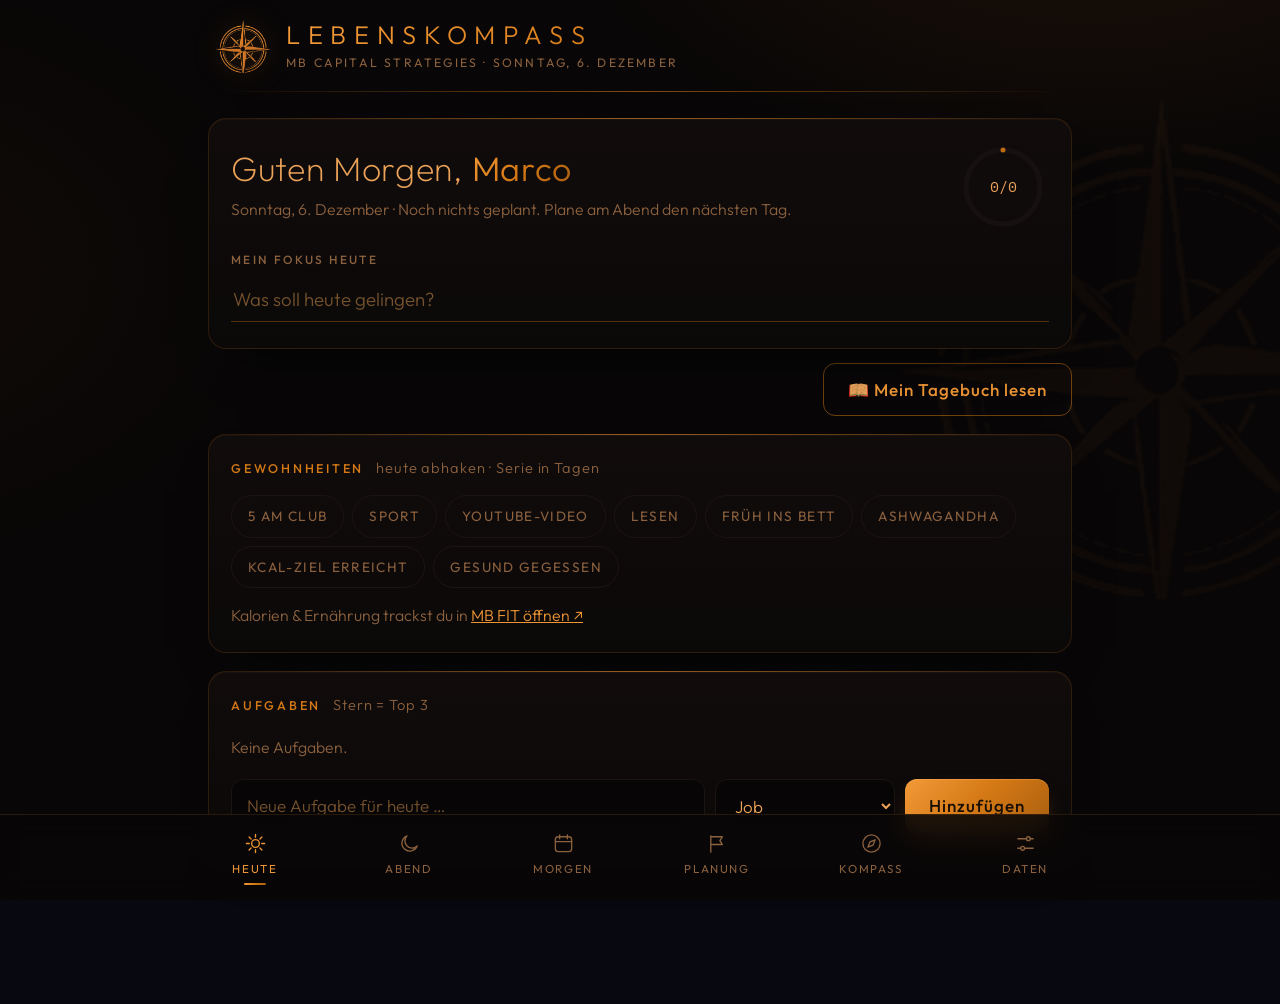
==== lebenskompass/index.html @ 01c9e742 "feat: Lebenskompass unter /lebenskompass/ online Marcos Tagebuch-App liegt jetzt im selben Repo (Git" ====
<!DOCTYPE html>
<html lang="de">
<head>
<meta charset="UTF-8">
<meta name="viewport" content="width=device-width, initial-scale=1, viewport-fit=cover">
<meta name="apple-mobile-web-app-capable" content="yes">
<meta name="apple-mobile-web-app-status-bar-style" content="black-translucent">
<meta name="apple-mobile-web-app-title" content="Lebenskompass">
<meta name="theme-color" content="#080810">
<link rel="apple-touch-icon" href="[data-uri]">
<link rel="icon" href="[data-uri]">
<title>Lebenskompass · MB Capital Strategies</title>
<link rel="preconnect" href="https://fonts.googleapis.com">
<link href="https://fonts.googleapis.com/css2?family=Outfit:wght@200;300;400;500;600&family=IBM+Plex+Mono:wght@400;500&display=swap" rel="stylesheet">
<style>
:root{
  --gold:#D4AF37; --gold-hi:#efd98a; --gold-lo:#9d7e22;
  --bg:#080810; --bg2:#0f0f1a; --green:#22c55e; --red:#ef4444;
  --line:rgba(212,175,55,.16); --line2:#1c1c2e; --text:#ecebe6; --muted:#8c8ca2;
  --goldgrad:linear-gradient(135deg,#f3df97 0%,#D4AF37 48%,#a8872a 100%);
}
*{box-sizing:border-box;margin:0;padding:0;-webkit-tap-highlight-color:transparent}
html,body{background:var(--bg);color:var(--text);font-family:'Outfit',system-ui,-apple-system,sans-serif;font-weight:400;font-size:17px;line-height:1.5}
body{min-height:100vh;padding-bottom:calc(92px + env(safe-area-inset-bottom));
  background:
   radial-gradient(900px 500px at 85% -120px, rgba(212,175,55,.10), transparent 60%),
   radial-gradient(700px 500px at -10% 30%, rgba(212,175,55,.045), transparent 60%),
   var(--bg);
  background-attachment:fixed}
.mono{font-family:'IBM Plex Mono',ui-monospace,Menlo,monospace}
/* Wasserzeichen-Kompass */
body::before{content:"";position:fixed;right:-140px;top:90px;width:520px;height:520px;background:var(--compass) center/contain no-repeat;opacity:.045;pointer-events:none;z-index:0}
header,main,nav{position:relative;z-index:1}
header{display:flex;align-items:center;gap:16px;padding:calc(20px + env(safe-area-inset-top)) 26px 18px;max-width:900px;margin:0 auto}
header::after{content:"";position:absolute;left:26px;right:26px;bottom:0;height:1px;background:linear-gradient(90deg,transparent,rgba(212,175,55,.6),transparent)}
header .mark{width:54px;height:54px;object-fit:contain;filter:drop-shadow(0 0 14px rgba(212,175,55,.28))}
.wm{font-weight:300;font-size:1.5rem;letter-spacing:.3em;text-transform:uppercase;background:var(--goldgrad);-webkit-background-clip:text;background-clip:text;color:transparent;line-height:1.1}
header .sub{color:var(--muted);font-size:.72rem;letter-spacing:.18em;text-transform:uppercase;margin-top:5px}
main{max-width:900px;margin:0 auto;padding:26px 18px 40px}
nav{position:fixed;left:0;right:0;bottom:0;z-index:20;background:rgba(8,8,16,.88);border-top:1px solid var(--line);display:flex;justify-content:center;gap:4px;padding:8px 8px calc(8px + env(safe-area-inset-bottom));backdrop-filter:blur(14px);-webkit-backdrop-filter:blur(14px)}
nav button{flex:1;max-width:150px;background:none;border:0;color:var(--muted);font:inherit;font-size:.68rem;letter-spacing:.14em;text-transform:uppercase;padding:9px 4px 7px;border-radius:12px;cursor:pointer;display:flex;flex-direction:column;align-items:center;gap:5px;transition:color .2s}
nav button svg{width:23px;height:23px;fill:none;stroke:currentColor;stroke-width:1.4;stroke-linecap:round;stroke-linejoin:round}
nav button.on{color:var(--gold-hi)}
nav button.on::after{content:"";width:22px;height:2px;border-radius:2px;background:var(--goldgrad);margin-top:1px}
.card{position:relative;background:linear-gradient(180deg,#11111e 0%,#0b0b15 100%);border:1px solid var(--line);border-radius:18px;padding:22px 22px 20px;margin-bottom:18px;box-shadow:0 1px 0 rgba(255,255,255,.035) inset,0 26px 50px -30px rgba(0,0,0,.9)}
.card::before{content:"";position:absolute;left:22px;right:22px;top:-1px;height:1px;background:linear-gradient(90deg,transparent,rgba(239,217,138,.55),transparent)}
.card h2{font-size:.74rem;font-weight:500;letter-spacing:.22em;text-transform:uppercase;color:var(--gold);margin-bottom:16px;display:flex;align-items:baseline;gap:12px;flex-wrap:wrap}
.card h2 small{font-weight:300;letter-spacing:.06em;text-transform:none;color:var(--muted);font-size:.86rem}
.hero{display:flex;align-items:center;gap:18px}
.hero h1{font-weight:200;font-size:2rem;letter-spacing:.02em;line-height:1.15}
.hero h1 em{font-style:normal;background:var(--goldgrad);-webkit-background-clip:text;background-clip:text;color:transparent;font-weight:300}
h3{font-size:.7rem;font-weight:500;color:var(--muted);text-transform:uppercase;letter-spacing:.2em;margin:18px 0 8px}
.muted{color:var(--muted)}
.hint{color:var(--muted);font-size:.93rem;font-weight:300;padding:4px 0}
.row{display:flex;gap:12px;align-items:center;flex-wrap:wrap}
.grow{flex:1;min-width:0}
ul.tasks{list-style:none}
.task{display:flex;align-items:center;gap:12px;padding:13px 2px;border-bottom:1px solid var(--line2)}
.task:last-child{border-bottom:0}
.chk{width:32px;height:32px;border-radius:50%;border:1.5px solid rgba(212,175,55,.5);background:none;color:transparent;cursor:pointer;flex:none;display:grid;place-items:center;transition:all .2s}
.chk svg{width:16px;height:16px;fill:none;stroke:currentColor;stroke-width:2.4;stroke-linecap:round;stroke-linejoin:round}
.task.done .chk{background:var(--green);border-color:var(--green);color:#04130a;box-shadow:0 0 14px rgba(34,197,94,.35)}
.task.done .tx{text-decoration:line-through;text-decoration-color:rgba(140,140,162,.6);color:var(--muted)}
.tx{flex:1;min-width:0;word-break:break-word;font-weight:300;font-size:1.03rem}
.chip{font-size:.66rem;letter-spacing:.12em;text-transform:uppercase;padding:4px 10px;border-radius:99px;border:1px solid var(--line);color:var(--gold-lo);white-space:nowrap}
.ico{background:none;border:0;color:#5f5f78;font-size:1.1rem;width:38px;height:38px;border-radius:10px;cursor:pointer;display:grid;place-items:center}
.ico svg{width:19px;height:19px;fill:none;stroke:currentColor;stroke-width:1.5;stroke-linecap:round;stroke-linejoin:round}
.ico:active{background:#1b1b2e}
.ico.star.on{color:var(--gold)}
.ico.star.on svg{fill:var(--gold)}
input[type=date]{background:rgba(5,5,12,.7);border:1px solid var(--line2);color:var(--text);font:inherit;border-radius:12px;padding:9px 12px;color-scheme:dark}
input[type=text],select,textarea{background:rgba(5,5,12,.7);border:1px solid var(--line2);color:var(--text);font:inherit;font-weight:300;border-radius:12px;padding:13px 15px;width:100%;transition:border-color .2s,box-shadow .2s}
input[type=text]:focus,select:focus,textarea:focus{outline:none;border-color:rgba(212,175,55,.65);box-shadow:0 0 0 3px rgba(212,175,55,.08)}
textarea{min-height:88px;resize:vertical}
select{width:auto;max-width:180px}
.btn{background:var(--goldgrad);color:#17130a;border:0;font:inherit;font-weight:500;letter-spacing:.06em;padding:13px 24px;border-radius:12px;cursor:pointer;box-shadow:0 10px 26px -12px rgba(212,175,55,.6),0 1px 0 rgba(255,255,255,.35) inset}
.btn:active{filter:brightness(.92)}
.btn.ghost{background:none;color:var(--gold-hi);border:1px solid rgba(212,175,55,.5);box-shadow:none}
.btn.small{padding:9px 16px;font-size:.88rem}
form.add{display:flex;gap:10px;margin-top:16px;flex-wrap:wrap}
form.add input[type=text]{flex:1;min-width:180px}
.kpis{display:grid;grid-template-columns:repeat(auto-fit,minmax(160px,1fr));gap:14px;margin-bottom:18px}
.kpi{background:linear-gradient(180deg,#11111e,#0b0b15);border:1px solid var(--line);border-radius:16px;padding:16px 18px}
.kpi b{display:block;font-family:'IBM Plex Mono',monospace;font-size:1.8rem;font-weight:400;background:var(--goldgrad);-webkit-background-clip:text;background-clip:text;color:transparent}
.kpi span{color:var(--muted);font-size:.7rem;letter-spacing:.14em;text-transform:uppercase}
.ring{width:92px;height:92px;flex:none}
.steps{display:flex;gap:10px;margin-bottom:18px}
.steps div{flex:1;text-align:center;padding:11px 4px;border-radius:12px;border:1px solid var(--line2);color:var(--muted);font-size:.72rem;letter-spacing:.16em;text-transform:uppercase;cursor:pointer}
.steps div.on{border-color:rgba(212,175,55,.7);color:var(--gold-hi);background:rgba(212,175,55,.06)}
.steps div.ok{color:var(--green);border-color:rgba(34,197,94,.4)}
.slider{display:grid;grid-template-columns:120px 1fr 40px;gap:14px;align-items:center;padding:10px 0}
.slider label{font-weight:300}
.slider output{font-family:'IBM Plex Mono',monospace;color:var(--gold-hi);text-align:right}
input[type=range]{width:100%;accent-color:var(--gold);height:34px}
label.lb{display:block;margin:16px 0 7px;font-weight:400}
label.lb small{color:var(--muted);font-weight:300}
.pill{display:inline-flex;gap:8px;flex-wrap:wrap}
.pill button{background:none;border:1px solid var(--line2);color:var(--muted);font:inherit;font-size:.74rem;letter-spacing:.1em;text-transform:uppercase;padding:7px 14px;border-radius:99px;cursor:pointer}
.pill button.on{border-color:rgba(212,175,55,.7);color:var(--gold-hi);background:rgba(212,175,55,.07)}
svg text{font-family:'IBM Plex Mono',monospace;fill:var(--muted);font-size:10px}
.heat{display:grid;grid-auto-flow:column;grid-template-rows:repeat(7,1fr);gap:4px}
.heat i{display:block;aspect-ratio:1;border-radius:4px;background:#14142a;min-width:12px}
.insight{padding:12px 15px;border-left:2px solid var(--gold);background:linear-gradient(90deg,rgba(212,175,55,.07),transparent);border-radius:0 10px 10px 0;margin-bottom:10px;font-weight:300}
.entry{padding:10px 0;border-bottom:1px solid var(--line2);font-weight:300}
.entry:last-child{border-bottom:0}
.entry small{color:var(--muted);font-family:'IBM Plex Mono',monospace;font-size:.72rem;margin-right:10px;letter-spacing:.06em}
.good{color:var(--green)} .bad{color:var(--red)}
.toast{position:fixed;left:50%;bottom:calc(104px + env(safe-area-inset-bottom));transform:translateX(-50%);background:var(--goldgrad);color:#17130a;padding:12px 24px;border-radius:99px;font-weight:500;letter-spacing:.04em;z-index:30;box-shadow:0 14px 40px rgba(0,0,0,.6)}
.legend{display:flex;gap:16px;font-size:.72rem;letter-spacing:.08em;color:var(--muted);margin-top:10px;flex-wrap:wrap}
.legend i{display:inline-block;width:10px;height:10px;border-radius:3px;margin-right:6px;vertical-align:-1px}
.focusline{display:flex;align-items:center;gap:12px;margin:2px 0 6px}
.focusline input{border:0;border-bottom:1px solid rgba(212,175,55,.35);border-radius:0;background:transparent;padding:8px 2px;font-size:1.1rem;font-weight:300;box-shadow:none}
.focusline input:focus{border-bottom-color:var(--gold);box-shadow:none}
.logo-full{display:block;margin:6px auto 4px;width:200px;max-width:60%;opacity:.95}
.radar-wrap{display:grid;place-items:center}
.goal{padding:14px 0;border-bottom:1px solid var(--line2)}
.goal:last-child{border-bottom:0}
.goal .gt{display:flex;gap:10px;align-items:center;font-weight:300;font-size:1.02rem;margin-bottom:8px}
.goal .gt .grow{min-width:0;overflow-wrap:anywhere}
.gbar{height:5px;border-radius:5px;background:#17172b;overflow:hidden;margin-bottom:2px}
.gbar i{display:block;height:100%;border-radius:5px;transition:width .15s}
.goal .gs{display:grid;grid-template-columns:1fr 46px;gap:10px;align-items:center}
.goal output{font-family:'IBM Plex Mono',monospace;color:var(--gold-hi);text-align:right;font-size:.9rem}
.pnav{display:flex;align-items:center;justify-content:space-between;gap:10px;margin:14px 0 18px}
.pnav b{font-weight:300;font-size:1.15rem;letter-spacing:.04em;text-align:center;flex:1}
.pnav button{background:none;border:1px solid var(--line2);color:var(--gold-hi);border-radius:12px;width:44px;height:40px;font-size:1.2rem;cursor:pointer}
.abar{display:grid;grid-template-columns:130px 1fr 54px;gap:12px;align-items:center;padding:6px 0;font-weight:300;font-size:.92rem}
.abar .tr{height:8px;border-radius:8px;background:#17172b;overflow:hidden}
.abar .tr i{display:block;height:100%;border-radius:8px;background:var(--goldgrad)}
.abar span.mono{text-align:right;color:var(--muted);font-size:.78rem}
.syncbox .st{font-size:.9rem;color:var(--muted);margin:10px 0 2px}
.syncbox .ok{color:var(--good,#22c55e)}
#nightfilter{position:fixed;inset:0;z-index:999;pointer-events:none;background:rgb(255,176,96);mix-blend-mode:multiply;opacity:0;transition:opacity .4s}
#nightfilter.on{opacity:1}
.gpar{font-size:.78rem;color:var(--muted);margin:-4px 0 8px;letter-spacing:.02em}
.gpar b{color:var(--gold-hi);font-weight:400}
.dots{display:flex;flex-wrap:wrap;gap:5px;margin:12px 0 4px}
.dots i{width:14px;height:14px;border-radius:4px;background:#17172b}
.dots i.ok{background:var(--goldgrad)}.dots i.miss{background:#2a1416}.dots i.now{outline:1px solid var(--gold-hi)}
.rv-actions{display:flex;gap:12px;flex-wrap:wrap;margin-bottom:18px}
@media print{
  nav,header,.rv-actions,#nightfilter,.toast{display:none!important}
  html,body{background:#080810!important;-webkit-print-color-adjust:exact;print-color-adjust:exact}
  .card{break-inside:avoid;box-shadow:none}
  main{padding:0!important}
}
.page{position:relative;padding:30px 30px 26px;border-radius:6px 18px 18px 6px;background:linear-gradient(90deg,#0b0b15 0,#11111e 22px,#11111e 100%);border:1px solid var(--line);box-shadow:inset 14px 0 18px -14px rgba(0,0,0,.9),0 26px 50px -30px rgba(0,0,0,.9)}
.page::after{content:"";position:absolute;left:18px;top:0;bottom:0;width:1px;background:rgba(212,175,55,.18)}
.page h1{font-weight:200;font-size:1.7rem;letter-spacing:.04em;margin-bottom:2px}
.page h3{margin-top:22px}
.page .pg{position:absolute;right:24px;bottom:14px;font-family:'IBM Plex Mono',monospace;font-size:.72rem;color:var(--muted)}
.page .line{font-weight:300;line-height:1.6;padding:3px 0;white-space:pre-wrap}
.bnav{display:flex;justify-content:space-between;align-items:center;gap:10px;margin:0 0 16px}
.bnav button{background:none;border:1px solid var(--line2);color:var(--gold-hi);border-radius:12px;padding:10px 16px;font:inherit;font-size:.85rem;cursor:pointer}
.bnav button[disabled]{opacity:.3;cursor:default}
@media (max-width:560px){.abar{grid-template-columns:96px 1fr 48px}.slider{grid-template-columns:88px 1fr 34px}.chip{display:none}.hero h1{font-size:1.55rem}.wm{font-size:1.15rem;letter-spacing:.22em}}
</style>
</head>
<body>
<header>
  <img class="mark" id="mark" alt="MB Capital Kompass">
  <div class="grow"><div class="wm">Lebenskompass</div><div class="sub" id="hdate"></div></div>
</header>
<div id="nightfilter"></div>
<main id="app"></main>
<nav id="nav"></nav>

<script>
(function(){
'use strict';
var COMPASS_B64='UklGRm5mAABXRUJQVlA4WAoAAAAQAAAAvwAAvwAAQUxQSKcqAAAB8Mb//yMr7f893jPvmdnds3sOHakizf6xJfnEfKolpjdANIpRpCrCIUqXXu2goKixI5ZUk9g+vUXTE3tBOoI0KaftzGx5Xtjdc3YPyK9ciogJ4P/zNs6Jne888TD+CZzPXM06wZuj2f+/v5kneLM03zuh81YUtQj/hM1niZqK807o5hebdOsJ3QL9fwFzTviWJ07k5ikKtRj/BMt279a9e/fuKfzkKkVhYQ4B9b26de/W3Z742B7d+/RYoLKrYaki5TWPjLldpfN79OnRvYd7ouL27NNztkrjXFzI63aYW4ibDmgeXoKVCnOxyt7S86Se7gmFAdy+PX8oSXFRZaNd++YbbpW+P1oz8H13+b5WlS3GkjStZ18XMCcCBtx+vaZJiouS4r179+7dtXcu4JdMuF7T8QHm7921d+/evbGkQixpSq9+DmA+2wzg97lBUkFSbs+uPcso71m3zPXXaknaMzge5Vfu2bUnJykvadJJ/R0wn10GnIF9Jkt5Kbd75+7bATzreZ7nAmXG3igtxgdcz/M86wHctXvn7ryUl3R9Xw/[base64]/[base64]/f/Cj4LhggMXimpLykcMvWD7bMovx0HS2jm5m15f0tW7Zs3ZKVpLykWacMt4ABrA9PbC7kpSsGG8zxDq6SYhUfA9+CAXvq4BlSXoo2f7h5AaWBAdJmtpq0mDuleT4Vb938/pbNkZSXdPPgUy0YwPrwZFGxdAXHdwPDrtSRQn7T49RbMBAMbZSUU/T+5iUAgQOQHHJ6P6/b3cWW4gP1K6TZuBXKLtn8fiTlJU0d6oMBbD1PbSoUjujyYWCOWw5cIeVUfAI8Sv3hU6VsXm0frgICAySGnv6F8x6SVnG7sgo1eUJRczjlvHPPO++8c8+oA1xgxUfvxlJemjLcBwN48JSUk0ZjnOMVXKHD+eIHT1FvwcE7dYqUk9o+uB0SDjSc/oUL1kqfHt785kSYkQ8V5a6eJi00tx3ae+jQ4U+09vwvnOmDA9y26Z1YsXTDqR6ltp6nPyjmj+pyjs8GThutFulJ8MCAO0VqK+be+uB2cME7r8807T685Y2plKaYo1CRbrryoKZRsXHH/t265/wvdqfs3e9nFUuTT7c4gAcbpKMaedrxyBhGSzm9u4F6iwHv9Bt1uKD4LsDinfe52/TDb91PaeAHgfVLivGBm5mn27onE0EQ+AHAjB07Pr18yJfOTmJh9buRYmmyAwZsPU9LsTTyeMQVOhprA3jgYM+cJOUVvnsPXVwyX7xd23fNAgI/CCylZUJNxb1NWkxAqQ38gNKHD2jV3wRYuPeduHhYE8+wlGZ45h3lj2rU8YfROiptoN5iwEySYkVvrwGH9IW37N85F3Adj3aWiYsP9mWlcjfjlym1QeC7sHC7VnwpjQf35pWXxp/tYMCHZ6QmjTrujFaLtIE0GJyzJ6hJ0Zv3gaXu76btuwsIfEv7fTNXoUKt5y5pZrvK2gAW7tjXeJ4lzdq3YsXSBHDAy7BRatLI48xoteiNjaTBwEQpn39jHVi6nDt172oIfI8O+/xQYTH+eDK3F6sBNgDWaNH5LrDujVzhsMZTNs1GqUmjjh8GRqtZT4MPDkzUobiwFlImNeR7Wg2BpYrG63VvMQp1C9yl6oDn17Nsq5ac1z0B64o6onHnGgykeUZq0qjjhYHRatbT1HsYYKJaVFxLg4u//q2zN9BgqWrAMmUVaZl1p+zRTFMVwIMVW3QFpFlXVE4aBwbSbJSaNOr4YGC0mvQ0aTBwwTi1FP/0APW4X5jy4QrwqLLPjFyoSIuo5xZNpFrYAJ74yt98kRTr/1TIH9E4MJBmo9SkURhzzBm4Qi16mjQYGC9Fuh8SuAu1DhyP6s1WuYxdobt7e6ZKYAN4XI0AD0hHNA4MpHlGatYojDnGjGG0jrZtJA0GxutwrHV0NfSe8dEiGizVbxe3SYsIqgZeikVa8MVEhgekFo0HA2k2Ss0ahTHHlDGM1lFtpx4MTNARaR11pP/+G6+CRy3bt0q56fg1gDR3fKgfkuGh36lF4zAGMmyUmjWKY/0KNUvPJTyMYbxapPup4+/m/[base64]/[base64]/djQs+y3RTup5dOqReONjk0y25tiuTncskfyA1UQ8mM0mteijp198qGgCH+j8r/uRccGpzi9rhOWM/0vSawNnbXhjy+p+64QKkWarhpB5Woe16gIBmhfI7F4GaW55MWgw9dbRpLQGnannKA3Dp8Wfl9nz9i3idhQQzNdVUz+Efvr5VF+/+oBsuZdM8MhXLuqZIk9IGm3xShbarkp0qNaZNLQRgMuPbtJsumMaH8Snr0vNPirTrPLwaODPbFdiVuo7q1bl/lrJ6sxsuFRvQ3HQ9e3RY3TFYHm3NyTqdyVPc8njS4tBd0ZH1KYcFooGKLj3/qMPadR5+9ZikbHtYoYcGu06VHPhZ2KLXuuNS2Ust12BS61VoHZ8xkKFNbWPoxKkftKkVH2BSqz4hyNyspSmvEpZef1RWu84jcKrj2KGPF+J23SktwK+Ozxe/+5e8/tgLS3t9HmrEZW1TpK7GwU0+3pLTtcnOY5VreTTpYjJTlNf9KQZpET7ttfT+TVuoneeDW5XAXaKs2nVbIb7JCarhBFywQ2r7TW8s7W9A8zP17FfrRACfSE0ynSZ1XZuy+Bi6qOnoGoKGuftpoP0+n1NzTttHXEjgtM+x1rUwLhe2J8ED0iywrnU64ML5O9R2VJ/Dp4NecpkGkHrgSKQbMwY3+VhLru3aZGdxlGv5UdLFZCa36gBdGKhVSdsBx73gd4qK0tbPgVvJuJbSPt97THF7POea9/TdIcMBrGmPz4UjtysX6XcXuE5HSPDpjHqfgzqiDAafnCLRSVPXtynGx1Cv6MjapN8w+yAJOupw0u8VFVu15fILCZwSY4Geo783esTLqliOBPN0544/jLh8dC+wrinnc8FWqRjp9yfh0GGbXKX+pNYdidsmZwxu8pGWfNtYv3OgXMvDSReTurFVn5JgoFYkbYew9PmdIuWlj84HFwz0uHrEBkna+6/5QvsCe4/eeaZJ0hOXnwRYA06C87eqpRjpd32wVNHj/mk9fA4pqzoMPgXF6t0p/PFtyuNjGKroyL1Jr8f0+/CooqXP7xSq0Ko9Uz6P79Lr+49L0o4fPX3h15TtACt1jz/ysS2Snhw1pjsYBy7YokihftcHS1Ub0FBS9x2J225MGuMmH2rJh3TKk5TLrk+6GIJQh0kwTDRQVUuf3yqnYuHNv3x6FjQ8JWnnI8+NAuYq7Mjd0nIY9dyjOyQ9dnVXuPD7HylSqN/2wVJdm7r/5h4+RxRqMAafogoT/M5AqI/xwNRPU/PqpNfzlrUpWx0s/f6zLZ8v/Ozsl/YO6vZraeeGq4BEnW3s2F3K3eRlgKse3ybppS6nb5LyCvXbvliqnUCDSK05kos8DG5yfZhXr07g31CQAg9DSsX3STBYJKi2zz+qSXn96fyX3/v2n5ueGgOJwMNjejXUiOcFCRjz1Db91+jfq6WgUL/th6XqQdAyr8GnWflp9QYsexTSCXsrH651XExqeqtafZte0BwEVXPs53+jUJH+eMGrr39jCiRcAM+5pVqAm4Ax6/7+vxVJoV7vj6X61lmqnqTuackpwGADqXCDXztCfYyHYbByLXe6/I0Wu7ZqOPR7TaEi/eHv/7Cpt0lR1uN6Zatws1MCPvT+QJEU6vX+WGoZ0LywzmOT2qYnDY6zNsyrZ838mwpSUGIjfUiC/iJBDS39XlOorB7nw91nEZQ47pnP5nMdub2gsZQJ+NLErYqkUK8PwKOmNrlEp+JHCjUIg+WAQmreS/lwteNiUjPyCn2v19y1SVsLPPq/prY4/tMXe7+37Sws4DNfWbUvwcOKnj3TdSDgc+9JeSnU66c4ATUO0OeMe0dLPnJKgn0qTvVqRaj9WAynKNd8m8sAEVBbj8G/kSJtP7/3ex+d77vgcVMu7IB1R73Vpnn4+Jz/vloKUqjXB1J717/PIcFHKsxIGixSrC418qcXtDcocSJtwksvbfX9GgFDHvxPNWn7BSftfp1kSaM6QoLFyt1IkOSC9xRJCvXaQL46cbBjaoPDmJ7WjxVqIDjOPWEh7FajroolLCY1J6/Y5zTd6tjaOM6534VBv1GTtp979kxslQK7RrrJgQveUyQp1Gsn47yiS/BqFATqg7uyJR8BWA5K1LghLIR3OI6hv3LNy11zzscE1NZndNtFXRj0mpq05Sws4Dk3V4G7lZvBP97wliJJOb02iHqeaHugHqc2Pm1L05bNKsxOgg32q3CzV5se0gEsxgwItZ0kveT7tXFouE9/pIFBr+moNn816YLPdcp27M6Cxg97V8pLyrf96yl4Cf5LemqINTVx3Xk6Az+vUH3AIsVqqA3S3sBiMCpuC2zXW+9w3JoYO2yD3vuBtR6n/EaHtYE0jnvOz/K5jiT4kZ74zn+rpSCpcEQjCPDs2EOxLsbWhID93XCXtuTDvuA4t4WFsFtN/NkFCYtJLcgrBxeIgJpaviy9SAo8TnlNTb/5IoFlnrLqiBv80/+tfFmRJOWl/73Qc8Dj+x+FDw5zTU18T0tSlp0SgOVTiZp2UT5c4TjQV7nmRa7pvypwa2KcwQ/r0PVJC3gMfk3F9/6WFDfmwg75DHlRyklSVv+5eiguQAP/Il2ErYnrztbp+DuKhQVJsMFhFed4tagPdRAL9Iq0g4Cau+YKvXMFHqUeg38jvXNZHVPVoYDz3lU2L0k5/d8QcCm1ifGb44dOcUwtcJnQ21JQpN5g2a+8MrXoLh3yS3pLu303M2sRtjZcoBeop7zP8Ltf0UP4jR1xUpz3pkKV5tteHUrKoXySpwu63Lg1cfzLwV3Qko96lEj5MF0LpH1YMP1V3AbDdY9bE+MOe/SDaxK2Ai4MefE/LmSssu1KwXlvKFTZZl1DkspJ+7riz1GbAK1OW3ZJPcFxloQF1cJfWJBKQCrAaQcIqKXl7/UwSXD8Us8HLtfbs19Srh0LHT4/608KVTar/73Qc9th7bXvFx4b7ppa+OzTAPxPpL6A5ZBqUq98dqHjQGq5mue4nNbs+7UwzpBH9Ltkg+9T8azL+X6kdke6nc/9WcqrbFb/N4TA833fKUOK/5T+HlsL153RcjLskSjxj9QmE+lTLHCStJPAnN1EDRw/6Y/SXy8C6D1v5rx5c2bP+L+DS95Qa5RrR2v0gwFvqbWgsln936kmTVm/bKp+7Pst6wcZUwMCmoeXFFakwFIr6bBf0jPSHj+grq0axi8PcF782qTFt86f+VO1c+3ryqp8Po6k119Xc0Fls/rtmcBFt86dfWsfKr8uXeOnnBr4fssw2F6M1auTUNJL2o3T9bmt7TN+KRUzC+bd+kik9m6Zv/jWxf/Maf+rbJm8pDeXrtsmKSpIyun3vblsybxtkvTSgsULFixYMGdJr4smj/UBv6ypCoeGghRH3St0q82+9v1SBCXGL6Wsv2jeogVz5s15SpV3zVuyePHCxV+hNMXQ/1VOUqi356+4AM5dsfgDScrlfpK8cMkHkqIojlT5Z1PGXz973sI05f1S074AnY47oyWvHiX7JWoR5dQeH+abpO/7vqHULJ6/ePG8R9TOffOWL1w0f9E3Ke97vm/xGfZiNq9Qb30e8H2g37zfKp/Tj+fskKKoIEm5qGwcqfxzi5cuXnzrYp+yfnlT4jK3Gz67VU657JNB9eqlmY5Tbk9QFwQ4lF26cMmC+Q+q8uHZ82fPuXXBCMr7nu/7vqV8khvUHOmdz5PyXEjYy5czVqFKo4I6nIuiKIojlX966bKlC5caypvAD3zfAJ6/r4zjzJIer4F/6w9xIAj6Szspu3zRgoUL7lfllpnzb5136xWU9z3f931LBx3/i/8jvfN5Akqt9/XDr/9KeSkfFVT9OIqiKI5U9onlK5YvX75oOWWdTBDUBeVw+OF8apv2Awso37RwycJFC+9TxXjGnJnz5s67mrK+5/u+b6myy7D/e+cLBJS3nL1DOXXSOIqiOFLFH61YuWLJCsrulvoGQeD74FUjqFhH6coFd6pVlecumDtv4aIJlM+kM5lMXVBbv4ElT1JH5YBz/iuf7yTl46g0jlT2wVWrVt2+qiUvSr10JihbISj1qXzbyttuW6uyo+eNunzUqKu+zDG54Gdu0A7qWKCwU1WOoyiKI5XP677bblt5G5X9oCxll91+R9n7VHpw5A3xlePG0TilsbHxljWr16xZs2b1HZ357lWbfkGiPYF7t6JjonwclRZV/r47yt5+B+WfL/2pKkdxFMUt05flpt+htTqG/+csz2kXdyjKhcd+cxTFkSrftmLFc88///zdpXdNr9AcluZUmlcUR8doNvtf/2zdjoQ6TobNTU1NzU0qu/ruu++m/PTG6dOnT5+r8k0tYVNz2BTpmI31lJvo0E+n3zK988+aXfaKkaWjv3kgDFV+1vTpU26cAuCVp3zj1MbGxsb5qhhGYWl0DBQWkG6XvSenaRzDYxqnNc6cPedeSfMaGxsbpzVS1vM8j/JeWUv5qVOmf3fq1KlLVDGMwjAMo05UyP31EpLtSDNb/3Z+MvBq7nt1mUwmnWnH7DVr1rzw6ksq/2DjlKmUt14pHTdpr9QF5gBMmTxlypSbpqxS+TAKS6NOoLy2XkSyQpJ/+NPDPXGoqRcEQeAHlJ1y15133/WTX770S0l6ZMXKGyfeMPFgNgZwvbJUP/ABvG4/FnWeQ8UbJ95445Qb71LFMArDMIxrolhbLiLtW3DT/POHeukM/Cp5QRAEfkD5Sffcfc8vfq3SJ5cvX37DhOsnUH6P1MfzPIIgCKh+3TrKn6SDqxzXZOq8UipOnjB58uQbJ9+n8mEUlsbVUazNFwFBAP+8WW165zyCdnlBWT+g/NjVd69Z/cKLkrRx6Y3jxl03jorGI/DrSnpQ+y568N7AAXrllMenovHKUtFOGjdp0g2THlTFMAo7mCtRrM1rH/k7uHj9+4oV6a3zCAAvCILAD6h89b1r7v3pv76s0ucX33j9D66nolfecj84t7flSxxWP7j+Xr966ZyEV6LiDpwu65ZjaafxylM+OWHshAkTJk94XNUuSNr3s4c3SQVJkd46lzo/QflR961Zd99PX/23VyXplwsWT75u7JjrKO+VNZQPyL3ei4LisDtYJClTvYzClnuNU6LdMFgHCdpT2Xie51mPig3jrxvfznGTrrvsfsUlKjbrlReluKDSSG+eA3znwTXr1j20riBJ/zJ/0fypE8eN9ajolRo66PPx6gZ2KlavkgNxNNHWIidhoWeoPYFNzdqNX42KxnpAytLRk1b8WvmSfLN+22t83KaKkd58dMOLh1T2x9eM/f41dVS01is1VNUPsmnYo0JjouSIRA0zYU77S/[base64]/FxKvmc8aayBZXGen04CcdvT1y4j5P/Ir17DgGVvcSMj+Pb+jqmFn7wyYwUa9vyYQ9wzUNxIaxJN+kgJb1C7Q5samYrfg1w+dt4+4yEV8bnjDcVqTTfEr1yKh60K5/7r4s5/[base64]/Z3TU38YO/0FOvbcmEfcM1jcT7sUhOQDlDSP9RmGK5PCGph3P4rw52zgjpOe0uRJBWa9Yfh2DVPkqiKh8fpbxb126+9vWkQ9bwofRlLTQM+7UkQKVQfsEixGmrTXfnoCeMa+itue4jUlD2BXwssX5V+iXfqW4okKS/94VTqmPnxVY5XHXxOf6uofz3ntQ+Ge3O2a00/19TEJtfoNNiiwvUB2OCAimNsbRrCnITFJMYV1BbQ5wBBTYzbb402XV7/piJJCvWH756NZ5msNSSqhMfpbxX0H1/58+bUv2lhCkNNA1oak/yoLRe6gOWgRI27Kqd9gcXgR/oIztC9CVsLDKk1KryuSJJC/elUcPCYUlxGUC08Tn9b+oeB7/zmzPfH4FFT69yrHgRZhRoArtkQ57Nda+R9v6j9lAxS3PYIycYmgprg0uVrc9QmSaH+MhzfUKIVNcDjjH+L3w6W6VeNp1pTG9/P3ZT22aLCtYHBBlKsLjWCMB9tNBaTuLagloDeutfxakJA1/9sy0uFFv1lOB6Uu912LHdjBdL8XPrTVukLBNQ2YG9f3MeyudDDYNmr4hW2Vj0VS4GHIRHqI/y6myI/qInP8A+Ul/LSn0/Fo9yNmk2iI1nNxS/nZL74rqQrn/jLYLya2MT9OgO/VaFOxrjm2TgfUnNvdFF78DGcorjtcZeBn5CohcfQdxRLkf76tXNJUaFRm693vPbFhQdPtqaMDWDg2/nwlff09hC8WgQcnZL02ay2qwODDaRYPWoGYT56zlhMYkxBR33O0v0Jr3oeQ99VLEV6cxhAwpabLt1Pon1ZjccDsAkY/8rnT/tAUqx3BuNVz0s8oJNIPpWNVYfB8omKI23teilWIfAwpCJ9iJ+ccohE1TyGvKtYhRa9OQxOe2ksJGzJTXHxNoL2hfqhKfHgppe2aBqnvaNYsd4djFe1BEduqPM5rMJVKYM1P47zIZ3QG5HVbkoGK2rbkKSffpn0q+Qx+F3FyktvDsf/Vqt2vHwDJKzPfOnOjjXieUE9N7zysbS6t8ep/5HLK9a7p+BVyUusVx+ST7fEYRKDFxQUq2cnwFEu+mnCYoIr23QAL3XpRTjVcTnlPcWK9PYlZ+Mz5Dv3SLtenQTJYOBarehQ7iYvA1z/iXTPJV0wdbyqUIr17iC86iQ4PLnO56BCnVLCHmW/aztD8N02hfgYuihq2Zh06fGC71XDcf/uXcWK9O4wcAC6XXSvtPNfJgATtKwjWS2Dcf/+Qlb3XNwNDE7yrHcVSbHeG4RXDS/xoPqRfKYlzo4ODDbx8zgvQ6e0ymV/nrCY1Og27SPpXthGoho+F6pFkd4bhmcA40L3f14r7XxlPOO10rYvKtzJ2Fd2SQ/9c3dwDeAy7D1FUqz3TsatQoJDE1M++5VVAwafSMVvB50j+HZBbfgYuipqeTbB2Vqb9DrmccpbbblWvT8US3njQo9/[base64]/PwtJ+4wDdv3R3pHsJ2hPrni91BxxDuy1DP1CsQtvbA/E64PPTsdjk862RRicNNvGrbC77ddtZvG9kc9lfJiwmNbItr2eTnCMa2ucx8EMd1aah4NBh4zgwU8VV7Qs1CRzH0FHLkA8Vq6APB2Lb5SXv12C68InaRgL4tKpJHp02oUhH8TH00hHtoj4z/rek22MZuEmxPhyKZ6iqE/RbrWUdyE1zfKppGbJJsXL6sD+2PfVocjLgmbZIPTHYxK/DWN/wO0/wtWyc/XXCwyRHK2p7Gmsaf4ZfyTLgIxU2/+2ZWKrtM0FL25fVfKqDZfAmtRZz2tQfWynNz6/DJn+sfNv3kgZ8mpT9Kp05pVBHCABGZHN6Pslw3Z/[base64]/qKXYojMpU8/uCdjET5XLfgfA49dRpBSd2vhfUxS+nPAAvpfN6ScJz7nld6RxzNnvSNsG41KzWSS89txMDXCTwzerkAvfOhsH0tyv0+jCdh1WHwxe4mXls5f6nQu4LKuDZMAwQIe1mQbMtBdIG/5Z751/Oi61asx9MtWk25FrrAkOp523VZ/qElzSrNPViXqez2Y1ImEgw6c6qjSd3NBFUfQiaTDJkcq2PUsDZ+s+MqTOGQSGGgcslFaTqZTVgtpg4JQPdH2dQ5p1GoPPs8plvw3g8VLUrK/4ppNh/Euzef0aD+A72ZyepT4xRmsJAMdQa+P1vL24uB1R8e6enqkJxjLwHCDDWo3BT/xMOqKBGLzEq8rpK3R+Q1c1Sa8kPAyDdFR6hjqu0fpE4Bg6oc8ktSfUFHxqbQDSrNMYaGCTjup7CQMZ9it7CabzYfzL1KQ9ZMAkRqhJeoYM05qp8+gUZnoHZpjaYRwyrNMYyPB8tknfA/B5OWpWt2MCuExh9BI+wEg1Sc+QNpPfAK9T0Khltj230AkgzVqNgQzPqUXfA/CCf1GsL/uGY9JwcZjTvwQewEg1Sc+QtOf+44ukO8U0zaS+k6VZp2sgw3Nq0ghKM+xR9iKOVUMvHdUu0iWMUJP0DGku0b1kOsMMHZjuVMpN7wS2nnt1DaR5Xk0aQWkdr0RN6ok5RjD+lxVGL5MGDCPVLD1DF/8abaDe1u7mnO6kQlYLCGrlwXMaA2meU7O+R2kdryjWJZ7hGL4ozOkl0mAMI9UsbSTFaY2vg1ejgEUqrqgQFW/v6pkapVm79+rTDBmeU7NGYIA0rygOL+JYNvRVk/QyaTCGkWqWNlKHf/2+NWRqY7yuK7SoQqhGfGpq61mjSQ5uPc+pWSMwBgJekZrUB3MMYbxL1CK9TBqMYZSapY3UYybrSVK2FvhM0cJ2zKqRhad1LfjwnJo1AmPAD/5NatHFnuEYv0Qt0sukwRhGqUnaSIPjDLv5D+C7Nbm5XTNr4tazev/[base64]/wm+W53F0hpWKFJUXJXxTDUs3Peppg2yeBmelvLSSAxQx8vKNekSjqOXSrFeJG0BnP5XqFXFJ8GFhomtD4LjuR0yXmaJlpUJdTM+HbZehtWHNH2gxfFhg+KjGtnfANTxkmLpEo6r/[base64]/klOLbriJJfSNC/tUasuBXOcAcNlapF+BZZS2/tqNRVznzwC+LgDB85V9iFKPetWuJVVJfmZ+Lie51kPeG7EHN0ycKCL8Tx4rKC89H0DBtwML0ot+jKG47DhMjUXint/SdoFA2aMlFdh9/714IDbZ0i3sdHHHy8EPGtTzmy1XDOhRAvxXcouPnpQk+sHOIAFHt0b5qWrersYwMKvlZO+jOG4bPiKlJdeABcw2J7XSHkp2v8AeA7Qpf8iqTlaTumcgm4YqygqLkt5AXP2bD8SHdXCfv0SAG6aBw/syUm6uqel1E3zq/1q02U9OX6bHl9RswoHfkHapdT2uFaKCwoPrAOsBduj18n9bo2am6Mbr5cmXq8o1Awy5g5Jy/qd3NsFcK2F9XFR0jU9LGVd+KXUoq9wnP+amgvSL8A6lPrdx0rKK7/309WANQBB3z59+nTxF+q6MnMIqO/VtbsFcK21wAP7WyVd291S1knzwsFiQfoKxhzPjOFrUq6Y//Rn4JaA06vrRBULUn7voTspawACpuvaCj6ljrXWAqzevyeSxnft5VDWsfALqUVf7WY47puuX5cKyh/6CXWuS1m/62RJBSl/6PChfYeWUX5Ouxwq3nVo735JmtDVp7xj4eeH4oL0dT4bnS7fVHNRxecB1ykBp0fDFElFleYOHzl8eN/hH4zQ2PGKwsIs/IAlh/cfPnz40MFI0tQu3bs4lHdcw08Px5K+3sV8RgDfUjFX1KdHn8G4Tgng9KhvVGmuqLLRYV17taJQC8iYZWFeFac2+FR2XMOPj8SSvtng8Bnq1n9bxYKUO7oRx3XKAE59pnv9LJXN56VCtk2hlgR+gvtV9pb6bvUOFR3XdXjuaCzp2/[base64]/b0da8pKKuTmYMJ4ImnfiBCipIUjGbbcreiQFMheJcfAxguCfblG3LS1JBP0ikDSeOpi64XnmpoNJiGDaFy8kwrxgp1AL8gFVhcxgWVJrXuKAuMJxoGr/On6ycVCxKUpxfDgsURVro+gG35WOV5nWDX+cbTlSNl/KmKl9S0J1k3EXFo8W5+AGrVVBejV7KM5zoGlvRwWehWjUfHxxbajjhdqxrHf7/zQBWUDggoDsAADCNAJ0BKsAAwAA+JQ6FQiGGRz9rBgCRLYiPCgAa/n++mv67+N3afVj7d/U/22/J35Mav/Yv6t/ef9T/b/cB0bdTeVTz/5zv8r6ifzr/3/cA/Wn9jPcx/xf3A9xf98/53qC/Zf9mvds/0f7U+5X/AfkB/qvkG/rH+t/93tZ/9v2Gf8h/yf/n7gf9G/sn/k9oD/t/uj8FH9n/4P7a/AP/Lv7R/4vz//9f0Af/H1AP+Z7DH8A7Aj+Afgj+n3jB/PPxJ/Xv1T/D/kH61/Xf2J/tn/n/1Hvl/wffM8y/Pf8L6Nfxr64/ef7X/gv+R/cva//F+Bvv7/gf7N+1nwBfjX8f/uv9e/cH+4fu381Hr3+Z/w/cmaB/Xf9n6gvqh8t/vv93/c//F+gt/M+g35X/O/8T/RP3X/uf2Afx7+Uf3z+1/uD/d//5/2Ppr+vf5X+9eRv9K/s3+q+4X7Af4t/L/8L/XP8R/t/73////F+If7V/tv79/m/+3/hv///9vhZ+Wf1j/Vf3v/F/9z/Af///2foF/GP5f/h/7N/jv+r/f////5vt99af65ew9+n33n/v//4nO2EKTZM1snLuvmwom28ip2IcIUf4i/i42zM9FZepXtNloPzHm76GNhq4a90eVwjRQx2aigl6jWeAajLzpFXT5EUOL9YHWcMyCmwky91CjZe2qV1BVb4ROgG2xA/o2f+iz0ARRoJvMD0IiXdwed5OOoHUMn/564quuKHnJkPlXmS5jf0+CThBr3n/Jm2wSu5KHoktXGCHF1NGCGQiBSUM2qL0cK8GDlNZh5Hq34XjpsR0Yh9bkItkcwPByRLkfYGC3XIL99U85oWQy645hRZTi08bpCP7s4xVJbYBZkVkPDw+9GALnKRK2u72xbPicKGu6Wim/0HuPholkZsLe2znvlhBUQszTPypi/a/AEVQWT0DVOElyZIHc0UEHBAoiunrFwh/gAMPOg3cfBTUoRCjkONfBMbT4vsUYz1NeFdzRm1m8iB18gKFY5WqUW/EOdHF+TBL6Rn1U6xv5ScvFMgsxl5EaLxWJOPOran4X3VQ/gtjf8UXWKpMJM0aJqAFV+0pRaHfq0Vad9Yl5p53e39xyQpkSlTWyKyzQtwRM71PmkPOhLzy3zicpC5duiZfRhglfOeRL6leBMMG863X3u6a3OdVj9m+Fm+/hR2WI+3zGOLD57XnifZNCNzCq+9ttEAWWSSd4BqsqMjthHhoYml8DbZ/oBcQ9IpZbyOQanox0qMZGFKV1CHtrrnr7fui3OcDGr/q22n0+SrwcTveiAuIyyZyP+yTi/O8bnqwAMhP6bMSgD2ArO0VQnOudYXn6Z9D6l1WpXR3SkzFa53+xyzeuEmjVTuruBNa8Vv42kga070r1V463K/jKc4BusMR66R9a25hhsZ7wIkATr1VLqOyaIIpW443TllTAgxFL3P+IowuKPFyWFRul1oWWBvg5fU3D3rDcp0ubaW/5Mbrk3fA6b51CBiAok6qvb+paQPkm41kgEAA/vrWIUQsb0R2JZY5sFZ2kbVMKkJXv3lJWF/[base64]/+604m00X5DIa+u3AJX46pdtdEKPGgFB1qi8qQ0AcHubPv0P1D5sQcHYZROJAXa9hZU175SuWSTGQqVZFDkwFo5sQYQuXyfCCHwMmEyzt/43dtsFGJhD3YPQyq6rDoiDym08q0d6RGZpPlIX1HxJBdkLyQJGiZRttgvqUz+8G1k+fNzBKxdyvi9c9rdzU6PSd6/EZSft8EiJnKcEIIQY1RUYfqWfkQO08Rn07wsYXBu8MQAbFWb2dLs54kx5xBkX/[base64]/AZUkpPZeRWN9wmTWavImd1NoKlE/VilumCY/phKyV+iIqmPSCP8prcEQ3DueGkGd2ZPbm6dDy0bqJsZcV1pZuj7i4t8MIo3PwoF/[base64]/CoTJUZvgTC8bA1C/[base64]/FL5wu/M6gT1IwOvve8eXHcudO+6BVKIvhf7jf/enXD7ZoRpE1WvS3/XTyt1UfI5AJjv+KR0mBXZzw6LM9/uD/9W1/nsXzCpzXsBV+9wsNOJPl9p99l/y6Z2C2hT5Nzp5oMIPq/PK67zJwRJtPkls8hHLCwwMOZSKkOsxRGIVsUBuYYdhfxncXmo1ce0aDHqJWNzOOyIly46rw34mQWoQX87mrjN+28wBYPjazIvqe/g/lbecG/BZ+dpnmyVOLyLFTzfG/eXUkmAEOjiH1LQBRUwH526omncXHZ3wQpVJMa0tIVXV0a7+VeAHG8SfgYL47o2ThCyNunKD34FdzmfQMef1yKC7LWNENWD1B2b7fgvsI0OIza+9h729K4XcrHJ/O6HhugbaAtrgXhqSGvD6EHCscJz4bKQjWpMYUn4He6Zp1iI3khWnIpJHVz0t826iqziTZYvmpvK0fDl2zu0C30HVqBDsUMWp26DQ0oU/RzzUfdGK1yQci2DYNW5Db3+6OTMiCVjQafl9xfN5ItB6uWb/pXuRj8OuNI2H0JmGzG+qyPuOfN7mtfT5lBth08yyH5kWm0ekoCZYNDqJRLbyMkr0N5YjSXdM539dvZ6CII+EG23l1zysyGYFlFA/jFV1kkDvv5DHw470xSIpSLSxcjUZjwO0qUBY/9CNB2eug6gA5ZNdC+1Gpv60zEC360zDiHcL2zZpn5SZvWuSwSt79kP9mD0CBvcnnw2UDb2ki996nePNvHJGdfGY8fSKLEqeaEzJeHKTsixt8IJ5o2lkqHEqAjqKSkjFUMbax5FqyClGea1zdSxXgNgVFEnenKbB/8t5S9YYjJt04UyOLJreGJq1zXXsNnK5VLU3P8xm/4rD8l1QsvHaTp0iC5kk4tIP/Toh2WGJge8upsJybpVOfZC0aK7ue9cXZDVX2yucoEVQbBwDkcsm8csCnK6bjimfZcke2ElA1umayoGZA4rn6gxKL+m7rZEUfIAxOe62Q/f3jpqcqjQC+Xz8STTVH/8GhAf46t73Y6XF+tws8K4Wf9SSEKPFtAmx/qE9boCbJO+qcxqY858HAW0guHoaEiRPR4/ooJ4dQq1viJHwyVnFAmdnf3H3Hbr6zZrRDl9cKwl3flMQUifnEKsrMPZXqKQwXZ+x+9ve8GD50KAp0deGXR4c9vvpxf4lD5doHmFWB8A3+wySM9T7StLRRs3QHq0c8ndtqGGTlAalMzyMQuv2Dg+qtNOKemEpi7hH5mGShPHINZUjfzhNQRAmFngfZRQ/LbHqzGw7hMUcrJwx5O9+D7Tlu4LVorvYDjAr4K/YEuKUDwUmoKbk9remITLcUJWzK0ba7XebC7eaEY1iB/cH81io7A09jY+YEBXNPdVyWZEHE6CeDOzRVoHydBK7oaxomn80VZ/8yhbxzhvSW1Hq3WJLDeBmzcaTl/4KdGa3KdzYJljGeFytC6hkrj73HEfAVBlrnOH++KHSPt9FrhkeYxy3Dm+SUuX+7lC7RIEHSqLb4jGli2wriP4hBkWvf54y/Kc0eLoye031J4KwHFdojiBkFGfBWIyNGtNBoKDS6qb2vRlfKWuMzZYl4obz3JSneOS4ESvo/E5LxqoUxtWVVeYGli3enhkmCGfjIrBiZFpbxmgDGBxOcYZP7/ITQYpaIWXksEG6BQ0DN8Ou/1cfxR/djXmQ3Sbt+4vu094v14WWYpcrGp2TCdoBD+Eo1iFILwenW6TvRdpmas7MayukdedbdqaAE726sYtky00FKJFPfknnARv6/mMgFF0hxgm0FqdJSxN3WYM6r8OvYiioxdx0LhgnnbOFWb7BvDReSHvQQwhDY1sxzRAzOGJAlfzIZhBTSUj4+EVO9PfeLCE6dWZqgz1jqKf2NBOYSLF9UORkoh2vxQZJtcfylUulJfLAQYJgigldGQciFQD8cpwdb6lawVr10qiqdcaBeM/cx8qvtXDWo/Du8czixdRHZYimBA3XRyVaxVOjNDPDEmtDj3R5sbdz0oubij30Vm5CTrwzuGf+Sl/CG9+Vv96NYQOKFi1potEMRC5MIS7CkjsdEPhT3jItRuuWoiqZQvbSTD8UIirGMYuAuDzKDx6p0pV/1WnA7gmc3oYLsgh5avgFl0SO9Ece3KLvqD3WcWm7jNSgMBTZ21TRjGBibYzEj7q4GLVBKGqjryGYDRk5D+guKWjCbOnAGDrvS4nS9qkdtUDmrJcIhQIp5zFZJU6GWl7aSXdzn4ihcGVGpGiDPXuwGWTYp3lV28C45xZ93X/xAulXvxCuCWWI7xZunrHAdxi0IHh0rsNawWdQhOP7ihfSVreeub5l3Y54RQluir4V3aRZ/WnQQrRfDbqjDnIhTqj+9X4CDE4t+KlydKWJV4dmqNTcSUklz5YWU6HiC2KTcOKoMsNA3fPEWD1O7zF1+VKrQRj4DueA6CteSu+we0tex2fbRfYvhhQf20D5fUKjqx/UzxHjCHqW+rAV29jC0wdfWOv18i6ffqVK68MqndJ19YjtBjXp4F34TR1KjiYB1u8vMch8Bz/yTMS23LJoCa+WyC+EJsHBKeTku97PQxpSCuTyuxkKdWZ5+fNDRrq6p3p/79qFocI6qWFFCHiwEyHv5mZi4jEm4haiKxxZPPUZPNighk3KY4pbBnkjhsuYORZMK4tZM25Y09k9ljtSQLXpMG/8eDOvUMVIIcqGnsfae67q+Cb34v/++EaAERQ/grN3s/DnuUB/sOlxjf/tIJRBrsm8dTYMEAVGWVHw+ge6dZiQucVTU7jruDkgO+9D1hVgd7EcOi8nI21hXXGsJbFgPrZv945eXORQSEciDX6eTiv83IXFpjWx9/CNslAXFaC/ZWVV3cAxBMoZ3xfG160pJNAKK9MtaFK9azL4zPyCpMdpXgwQStOewh0pCnLdAxmGwBKvQgYsHcKPhA6vYTZbeiYKs7uJTlnvmDSH/9SXOPF9mpEQDkmAqq+uNW/oCAbX1lZCiYFkKfdtZhodRYeFkt+ReBJThk/QuUNhZVtg3pCIf7sHXoFHeIFdpQMVCZKVeMYk1isquDqp8Ama0phmTfvKCgH/NwLVh4GoO45eAfVa4HvCeH1VB0kqgjHlubE9GpEGNz2bp08VFtXpnttUDc5ITO4KnhSsBjAcyWdvX0Lu5PLBSAnKuysNlipUqkLa4EhjdXTa6QuTSykbVg+DS5JUp2E1ilpri53qXXPBfRBBJCDBimgXJSTZE9kH2EjeQfO/vmFzx+yQs/DvYMs4SVnJArmMYTV1V5wS6xpm6dql+/6aO276AXEo2foIJT52pgeE2fbGk8XHtxAGAr6QtBe6uXy8omMMYE/ext+zB5R89bHUzhgnAVDQ62J20ViyajyXbXKgJ8ihyQvfzz676+lEskRZD+o5cnf+G+cqrTFBL1j2UmEx0DD7kH0/XbPtLQqahlYOMpVN4sR4Lh/VvkeaOhggN1lT5wvpvSzg0jjI21yRSrw9zDgSgwIX0tebweM3M51gOw1XYnARvXysus15vV2rtTQKhetLNh9VU9zqNO69DPHdILOfAMXXuEcHm72K7ZJzklQv2LLPahGn4DQzSMwbFHVDI5hW2pXNe3BibfPXoNw8GIw37PuTVg0UZDd4gcVAK1E73aQt6FfmzhUCKS/wVX9E5if1SHRUUh0K7dR+D5TJadBJAfIhDxvql6s10kucgUxh+MdCsEv5pQR0GAB3i7U74hlF9jhLVrLFzdFTvVqnWmjNrn7kjZdveh5iU9VuEWJvczSUoWQ7DkLXM4sl/xnWI2lo2RjC1/8NRjk62B+I1tXFyeRp1LGthTm5QjP2ib/g9AxQCzDYC6/51mxIIU9PxFo8QZYBd0qHdoBiLV2zFi53slr9WJKGdSIDG4c8KdQkNk4w7OkX+X3gspH2quLjcpfSt3rbN5uKGhlaLE6WvcMKW/0OFGKPFhxBqGYp0iS/8HruF0lVhabQ9bdkyV+z9jZUHaKaCEp1Xpiu4NRXMbwFvC/KhaZ2N6IQc+BlEQUcqJ3ztVgkfDfa+avGa1m60o4KG+YvGa34/DilGh+fKyxvLO/c/ObavNMsLTzi82MwwWudtezMwp2xI653JHDhUFznWUF7/lRSq0L1CGI0IYe2fOsH6Ym5uoBwr52EHjY7gJG/N4AqjeCF8t6J+vZcjee+nLvpZ99OKkTCb9Ty7KHKiuqR6+GGc60fqEKnDZwHNT7a4l/9BTrG0Bsw/Eg6mkTy8TM3degSoUFc455rDGSYag6OdeJbQBErlrTCkiaM9dPE5Gwebv7V2n4RE6zK7rNO8SeQkRpbdG6eArNIv0pqXdyP28UylcbFNscWNuZ8+BtsnG7fowB/Hv0qJ0B96vWZf5EKej+P2wrvY+JRDHGA63G3qK7vIFImgypNhPAdw6pvBEIowVCrJMqu6HdqumY1LKia1g6m2KnCQbB7/qT8XnALvvLOniD2n/CkrQy2giNfIqOz81NjDUVD4yp4QeZYrDM3W2qiXyu3qcIhkfFnJFlQXZ2AmuEZC2JONM5KOkW1UBJSFa/yAeXHjEAHHoyMxl8JmMlgvacsuszCr590YboSu8cxeRH0wELsRJ0SQC+CGaYwv6IOJRlUS/kXpW2D6YyTMbgeURcHBCtOKLFow8ttZw0qdBEpRFhOIqZoTgsmyCt+GT9f4LGJR81FDvrc1jBxMfl+t0ThIniBhsQGxUr460KdvezRmdDzBs9IVtZmV36g35hmDeEgMgG5F8dF4pNx4gHNvEIYEhd9346FQVFzeTzEhDOabzZwVzAohuptdgvJc/D1i5LclXQd9SD/DFlsM39i9OZRNiJSnafD8TIrYSWh/SETM6lxeT4c0WBs3SnUh00mIwnmyUBDPg/KuSCOFMAaOTuxRwDb0DJ49ZQp4xYkM4+SrUMXGtvG/KdVa+f/2t37GHw/eiO3ZnuLPhXk9aKGyBz4DeuQGX5wwFE5x8d4O3BEsCZ351eACjNwIlXU2g+TNrcYcQpnigqAT05ebcz0XPVaBXjezE6U19qN5u0/[base64]/jV31Qoj2sSvOUU5iTxNxGT7RkV3nWsp8JdijNf5TU6826Zn95T2XmhjFyCPaQ0KuMakmcvMp4U+QbzP7jf3a4dGK62QCJR7kbB/QmDbsabzpWARoHtPDEKyRdc7uK2ipO+5ORKAI5r5b2DRoUT85DIp84L+fwUewS5RdzdrZ7UocmurjbHXGiuB4XU08L8FgEwbMkXUwS0DAsR4gKjuk+G1HKLnqCeq/ejenzW+wI0m7thcJqWGRlVH0XItREykz0jaxmUrsWvSDLiQU8+PBipGu+H1N4/mhoWF0g94H44fVgeKXhbPJehY5A7KYoG/rrFfh+lBkIR7dtmli1i6B6dSoGJ/UXCofPDsmXwIicinRMLD3qjxUiPXlXh7aeZuvPh7X9/IMdoziBrloU64cU8vdxqWLgt/60N49VKFzGkzYnz5tf55hrnz68HpZ/RexYp+osuaDmEOXgIzVdICjmY9rKoU0JN7clfNtgIs5YCEj00FDP6d3qfhH3ry+Fa6RD36SZVhIQScRS4vN/UIsNG+p0EZQpfSXzFPuP9klgZf1p8iFrQLRmQBjgTTBuQBq9NACU+Nx5R/JtvN3Vzp28PPI9+iTCOk5zJmSmEOPB90c+gOEw8SQB1ZsSUX/F7kWp4oLJ04D54VlvWvGsOANnPRfo2f29xvvMTEdUz8fK8SCgXhxBjqWa5UkagrrKYmEZtu52nm5Vi7oQcqWoiYxw4uCvtr5kMP7k1L6WIIPeH7h1qSTXxIe5rtuOMrGzdIeD2gGjNBWAQI+LNC6TOgeg8XQbhQUClGch1Q7f3Byw6O2l/2Y26hBkaQ7Yo6TfvtuFaAewzjGekl+yj8/xwGk1BRYpRwYQF1XPtzKUNh8lIlt6qdfDh9AzOzB1a9Y5atR1Z4bWQFgm6MB65OD/Zs4+ZAfl/WFWloQBTDM6r+0sUN6sVZ3vwMNl6oXq28xB4iaD6NDFdrDYQlOnUqo19Ol/fmL0AX2S1I44/YzrY+m9+LmES42aejCmk4QYhchhLZGinCZS4IYQVDHahUmWkRwSuV5h/1y60qZABvaQH41mPAuzAe2FlIsUMgJSsifO7uoPgMb/iYIqcHrycGNqf7Tet5i6z1YUDqCNexExOgZBkARQjkDo7OPGYy0N6S6YtO29PPoiB7r5sc96GKylEilADWFHQ4FzisDCtkkBod8na7y++g4ty3bJvf/Er68jfLXDBDEXDirkxInAsyQFRicP+7UDk9a0kqh07bscF9lD6qXUdP//cJwIhaucuxQC6/yw5e+LOvA+szBbrFpUmTaImlEYCMpILtEb5/b3Ou2UkNp8+d994Gbe1ldhIQgfK8JCC2AYAvVwSIDZib6gNbPvr0Uxk7XGc9pOHyuyMOf3sbp74dbIh8DtsuJIU7E6AsQJKDbDSHbvDjqDVjrb/qS1DrmitAHUcVHymczqhLYAI0aPd3YYlRyML+EVXg64it8m4UFzLFfos9wzcplt3ScaTBytteqUG67fgY9VG7rSEzO/XkJD0HigvHVEQcLjdpzVks/cF9tPYXvgjo+rm/+USRUAovLX/kxKGM6gbxUd1i50imcMu7nKgLb8TWLNIW5pd5OFjAe/Lt+8rmlTQan8Y5mn1i8RrHKKjQTtZf/B0kZmGatLhm0CdY4+TXCtfOP//B6JNgDrplsTcwQaFqhJdlZKTlvS/sZ4VB7PwAN7lsP2M9ad8tvzBBbtFwakXcMtJ9mWCe3yHyR87S9bSrg9YdUhdn8tSsqsmokhrfsyGj5i6gF49eotqPZqMseVU4VXhepJxaLq7Wh038K+Ma595Mpg/WrUdCjLAPfIKC3nz1SM9W4wCzbWdo8MHUrmRtnqemrl2M+QNqFhqaE6xZ4bP/Qj9EqVLASFYl7311BlfbXhkoqS//Zut/9lvoQKyStaq0bj+PKEWJKMyALUkZcBcgy02vtWThzPkX+TQ26xlXft2DwYxcWzjQZRLsLXOAvv+TpX9TZtlvNB2B9iGelG92hqgOU6mb+xGH+xtiCnV5cxeGQ/[base64]/QXlQjpv4Zs5mr06FJGEmM94MvLXjVG++3MrFck4ltK1kFMrmFScbDvDN4GJK5ldWL65VmpQV/usY2Z4GpDGEe4QzOtLTVeaMmW7aD6DLTWLjwTCtNiOhiUTcdCvsiuZffJf9LRsTZ7C8c3Q2VpuPrMjOdzAK2dvE+RCeDcJMYJyMEdxkzYg9PkF1whduQXBGyT1ijnwsQFNKUZO8YHl0n2BuKkD1oGLfCX/zCbAT51cGhfbXbuDK3SYxZWiS3+fi1w3aYp/iJRX1n++7HxyuJDKO//3aostQbeyhSdnVZ5P3HUb2uALUQ72ocUMz4x1hpuwQI+a4moV3AYZ3CBxkoGMv5LTcW1UTXOYCeIu1QQnojssLr4swZSp1PXQqe48lPJwQYywsEwAhzB203RDFOST4jU7/QHm5irp9pSoj8gmCpV2Y7d95weJq/UlUx0e3BHfgxDXh8PUEqrtFYZ8wEwFcSPeKn7izvztjg9PQ4BaLUh68rOxvc/xzfACkbkC7PCQg2hULo9M7PUxnBOHq8BvVfddEllYJIhDZucF4IUIaiaBPqzQY0gEheFm2e8uuWMsoBTK0JfN6ApN77/vFbjf2Tf0V9aqoQOFCePknIKCcZZqB6V6CIM9YpgmnuRiuSLjS112zRpEM8V7ZqA/08PaMlXjHHS4Wlc2BtLDyprJCYW3X3q2Zl75hWgqJMzCkYuNa2aNb+KHLKGC2hLmOXs6LeNe9ET28IlcsLdeXBhjTbBCdi6nFq5hsOX9+/8eVtEOw/xXMzXhfc2wEibkuhoR8iF0rKQfAlZLqfZmXe09Fk6RWKcTkgZg1/7huF3Rsfa+7oGkXCgfKf/bKHr+z2bR9L3PmcxbtOWl9B0NN0iQIT/xTzjI6Hp2+8qHM4OiRqTD1ODvGOeLhlxpSAg2c+7yM8ktsa4K6R/3G7SEMDXj+jk32Rs/75TOJd8l4KxMjG2MbEu1Z0NE/Uyq/RTHb5qVRwkk0iqMNEjGmJBsGWn0He3npxtUcjjf5Bw8ncGvznfIlzKbnKxIIUHK+QzFSdC38mTqGVP0QMTopqSswUNpZO37T4cKfBJQ0Q9GCQlvp2mGLwz8xVh+jPW5yA2mNkTpHFi2PCHPvFILGoVRb4eUjNvs4esS7MuiUJH8SZffmaaLrFus3wEOVfbJ/L+dbhaoiUPx5d92nl0qIgfGfhdQhNyRsbzxvjEnybEFruqrf6z0OIg+wP6xKPrwCEM0KAi34TOso/hMk16yjU0yD1EymMVHkipqODf1aAY0fs5v2Tu3kV+72hOp1OqCUe9hkRypFAol2LyWi/fPrDTk8Pv1c+OwovxjUSGb0W+A4GA6j2nQrye5wwpk4zienj13/hEn95OjHnCv+gXA0LWDgCvbSB7STldsCppkuhWG6Fj6Ulf9pzJclClkMrAl5i+8f0uYGWnelLdmek2p6rHwFk0NIcOYrubh3446/qg7bR5leEUI+iOWHbLG3ByTXB9XCrRehP8aXj04Ehu6zgfrNN46XV2y2JSPQIU8xc1/AeazhdxuacZOSt7AtMEWIDy6YuSyJ0KfF5js7AEamfjijkejj7e6HKWVzgjtqBIrwRVLpT3UYsPuRGrsC8B/7s5f9MKs44nZxLlZVF3AtZA2TZ+HAkX3XVSb1x+KWbHLjAPQ2/T+bVrpTLwv+c0lSFpCCsZPkz3AvX2+0kxwZqE8BC0ReqS5ZPVN+CLj7prG7qDGg/HEpF7F1IR82uQaGzGXXke/I4uw0i12pp/ua58D80+q5EcEKeyxodUvez3qOzH/eoq9Rg6Jl4VB+JH/dkFlClcZ1EjejX+lH/IbYsyMCe+UUVd7b96wYiWPf5qT/3Ud4BcrIoV7WELpqmCigbkbOp3P2YX4XrW1QLToL34w0mVa9NgvyaQKHwaNus56gweIc+xkSyKb3xhhXJArFBD/Ov6KctZP0DUAfFePAaFbkTBfpwamq99ofD0fZHNjfFa2bUw3axWUEj9bNsKIj5dn/IBfVp+HMa6SRu0a5zic+WUZ+ZPKUhDVjF9616HZaDa3gyddrdYq+VqdfLolX1RpgwA3CA1qPzrNd7Y5lVHWsKuAoY5WLG3ZYRKs7DRAIfP4gomZveDI0uagqkgIkfae2tY3kT4/t99FO2dlM+xOqBIW3uQxsPTVlMYa00bTJ619DAxDohGBljx8W91fd6Nq+AsfcxDbwm6VivLei+x8QJpnemDJZwHAU3jUL+p3khs6FtKw8eyxj7GFNRRwVx0N0zghh0uA+qtn52hqCpXHjjpYQ/8r77SJM/J0ebCfraFMqgG59z2Aqkv6ELv0hEWh7kp8vw0cxuy3b8CtH/TgAVHgLTVCcFDKzGfulqviqjqtXzAsOA7cP5bLb7ZD+as+I3a+xw+eJ4tjoZ/T71ohe73bZFODwbtzRpC02WgDkpB5usrBxbijak3GlyO8F3gtm6jrBL3gwhcCaTAIk7dSlO1Na46klgQ+wB7A7n5FiTCg5jg7CVyjZlq6XNaDCveXtWaziJXJxk1XGX/VqLnne2YKFDuRSq/yvXKYBd4QsesSgtaiYYjww9SxSA8pIECtBYctIdDQlBRNywPe7pp2lfQUX7uwnWA4ZjKNWNyfL3IVG3GuFBoOWn8JojZkwg6rZUv03A5yb04c5TPy4Epnqffx72cLUFlaFMj6iY5DioHMlF676c/0OQDGfW4+opMECqah2lwZlEbP2TslWw0GyGllEmc3pjqVzK9HLtOdssFYjD69N26cpomH2GelfEZsnT0jdtejz094mOdIOIy/aeUr8DLeFJ4pkcuMWK+kAo+bbKP1RQaC3/ZiEyBTj5MB5vjBiop9Ler4O0nrNsnUCA0VDdxvJ5SxEZEP5NPnRo9zGDgYtQxv5wUf7nz1ohSXq1bxDkPpcmLQz92KzqfSS4bsZVOG1GXQH4RTwkhUNneXd7sqoHxVSfoZYt3LdkSeYfqVhI/3Wlp82P7u4OI0cZ/6LydByFcpn1d09DZrxliW8AYk/3WpAJKr4s8eoslVGK/WMXW89MEN/aIDarZagjDV6NRSgh/2PwLUjo1A6bJeIl8LwaIC/GXnzpGYtzrQgaA1fYXrWD6uxfHaYWq+B/[base64]/gyX6zwed+QsFncDQUVUmzTUHGaYfkuO5NwTFYvXHMNcZSmmL7SM8baV74C9aUktmDDYizO+augbQcPAmDYfSeNHwaahByFPIHIDHErlRuYSdrkZKFX0g9r2w94pcea0YILaA52TPWBm/CFtoXYdz8CfcdhDM4EJFH55NDnirFZK1L/kVEC0JHuk3XcJLTtIoYuDp/l65syrhAFyR+ENnT1HHAK88QzeBeWsv2D2Hs0kdp5IGSlk/YdsXiHR3plf775PjOFWckgFsXwWLrxscIDf4pAjdpzPZQ79YPGnxvcFV+C/03mYtD5llhZY51HzVvm5IUZN1PdSkF9W/i/k7+Yu4ew/oexZEC2vD4a5HZhYtigR/d5cTW4AkrE1ABeZ2DMGJwBzt/xRFyQqXbaKMWTZYM2gozGo4MVID3y7HU/yxriTiP/[base64]/HBxk71n51fo1M4rVMeocxR2n8ige8ykz54+Ikoz3nr4pJIhp5a7cWtnJCZGncgih9EIIlCYjqb4fcli1FVSBI9H3P2naAu3P/pXazeLpINvvrXbxajGRJhyB0HZqSIMXwLXcX6pRNgLuE+F1UnRGnhaUcI2Wx3ZaYwL+Of/wVVFRKOaq8lDDsHK8kPF69IiIa9mRwFhvjR3NqR74zXt2m9mEdJOlEIoR/V8iq53Hl3SjFzuRohvvcrp5IYvpNRg9zTI7iZZh2WD/3nTWDhh7mrzj4fGEIrL/VS/iWHdm5bcAchNqpaWCiaNh7UZgvi3ekyIl+cuXPIuxZz3Z+cI0jjyZeRCK9eXMnTRkJbLqAZLHJpC7auJDK5GL/PhLFQPsMTJyXzt7y+e6hyhn6djh3qBqzvFRAiCZaG2r182+fnR76nJ4q/Zc/1dQVKaXuKarqUxkoT2TKI1TbPVHVv4bPDq+DbJuzs0PDqNuzInJZ8p8ro0nccz2FXVhO3uQl5bZCSWdxhdKI+qxvuquNGmog6+5LlnuXSbhzkynCm20kG4EZbBbVItp2qBFs8AyK01EwdPXDGFVHPgJHQwYdvrLMwsnydRyKvLvrdIwexbN4K2kHjKbA/EEvAwKW4BwZZzqadfkboSQoB002dfC+lOIoQU01MGEEaRONY5SdcRLiaWmPeGI0cF7cyvI3B85JXpFLQ0Pst6/IECu904h10O5BbQUhy3UMk7Rzm3TMx+/l3a9oNBmZb2Hx+RvhHy/JHQhb+dbXHM5EgwNoBHykihARWRg40kzU7jGgPNsHTt99QQBzo5TDaEXASd1Bdduow/wUypqQhL/WO5WgrfVayTfcRkPdxiVof9p7xTPCx/8Q8pUeA+IjUvKg7/ka1JH4FPPwJ/+Cd709MccToAXAOi2HCowTCCE9T3ZqCzo2ARFYFAUAKDReI6iRZW2lBsgTdVxWiV6wOcn5iZntMO31IadLpjFpreUQ7GKI9HXEXKN8WH9/dumgXULh7WQM7WkyJ7yGjlMDA3WAf9uFHXv1cUCpRvvJmcyXFkMOJ4NVKapZdmK9WXZ2ASzWipfnfvl1ISR0WvT0AwUBcXznBX3jn+ODLFn6qY5Ij5nF+RJXI1xtw1l6YjVCUc8G5i93THFHYw7e/3ok64N5CgJnHGGp503LmgChu2o3J28UmOl+z1h16Abk+nIJLf6URlmBd3Ik1r7/8g+/UB2zgWpC6OOvpiRi9IjfvOXSF4IGyWibqixyD1PlfqhQqihSdon39qia2teGnl/7sGA7RlezMLVARFpvh1SFr9/biHJ9lcTHAKT+Dne5t2V9qrtyggdeYmrQkhNF3ZzlkhvjZFj67RjHoRGqWWyKFOu9TfCy/uquWKWwsPa1RxnBM/Rufu6qzJ4WZQyOJx1IQu7w8ARALWInoC5en6QgYr6YuP1Uh4Ttnv7288Jxn6DZqlBVMgWowE+P9rOh1PG5qWGx4ffJWctbMXvjm00A2hEcSPJ8CFUcODYTvCdxV0DdBj6Wp/uLrI0Po/ttLl8Obs/n7gk5QMj/2eW/4RyQB5d72gswKJwO9o7h6vRVdztG7P147e8zvggvO8W1DWdGZPUMwFNIoaIKo7EEIeiMm0uf+TPF49smNKn2PbxsUT7IagRPnU3aeFxf63MheFo9S7IvG8TfMUQaCEO4+ngccSfjKqv8bSiL54vdi7BQk+PGBkXusldvVF6/K/[base64]/u+4ij1YeZnab6oHjDfecT+MaDxCqq0vzC/6nmH0tUxo5wBlpbqlYspLa39faI2o5B9UHSkFGOmgtrHhIB1DEzctUmui0A9Hfr00cmiS8kz/d1UlX991HsSMdz6ngMlxMSCXWz9fgroRu5iqYiiWdmgdL+jMWHKS9SpCDqUlAZOyjmGS0Oknm+yDEOWHbr1ev1mvEO8cnU/eB/VILhb3soSIS6GWJ9nUOhfCyykvLgO1GrNtmmuWO7UX3EYutk4C/xJIahisIFz9c0eWY5caunJGGlm0FfRok6xw/M9d47i4xPzjHtRsrPSRtmxX5GSFOIbc2gIiTCFHROzEs5t3mKy42bB8RvN6S4LZh9AxoBctvW60xHbibDmEw2UN96Oa69G7OuTKQ+TPqRs0OPe1x//9CKhEqvO2BvEKBwKYlpP8GH9v1BWxahPyL4fIUn2JTkZOpcjMjMAHL8+SEMCt5e+SeQ+JbZXZeIhuvRLXglN5N8rX2zSFvkyLR8kHXQuKLFbKzljX9X4oeTwmUfdN7HY42qb/ITTH5hYiMcoc8DcBZdz4e8VPnSxwtVM+ARzAy5IofUX6e33/65U6+0y+ZkaSREwrAB4A9iiRAadnonissTPNqmRoHit2JrFj0Zr+m77P4Caqs7G45Zg4bztHk0MEFx5eJZWgNzyKkPIbp91+T9GOvdIK+DrtyfLgNHIKHbJ2R0L7+K5hfaUQ/0lt+FuRE/MOC9+WHzsfG/qXg+2Dyl80E906x//+UyQBZuPxZ07uQR9suaEQEjgqFE+iIs/LfMl/OvcfXI2dZrWNNSC+Zr9djSVIFHlj+AtCbosftxxsv6RktIa03sQ6//GhPyGPZhxwozuDIhKDapQldCyEWDyOnc8jHDZMggFwoD1tgO4HFoBT1NXXDbhQcitk60sNVHXVP+JIyholgo7+Mefv7K4bmcGxI4U7RbUHhzKEgS3Lw2xodQFUMDfScjC/XK5TPQq0GhHew5YDZ+LkHouuematkdzehLEVvtRP7aojFwc8+HHsXgMnUdjq/Bg/Z7pwuRW3B48pVRPMTrwpXGUGxkHvSBoQZZM9Cv0fMe50ll/4FtCt/W2hc78v6Ad+rmvvL76geFKlfP+9e0B8Uv1f6ZeX1Hp4/G2fgyMZFaSMDuD6wxolKEHfNBFbLjyvzcsa3BjFgcT4FnZ4npTNqvL6GS+ecUrYpg3k/xcTWay6RO+1staBc6+bSPlD0F+7HvfO2IXy6YjCh3U/uVal7wRhtYvm/6p7RA4c5EgECUuaSkSeeCHzCyJEH+YFcQ98DicEI1US77QLbO3No4XWp4fD64nM8pWh4laRdAsjHpd7SS9JkegEEpPpcZsvB6gAAInURN/viI0yoiPfyp4Tm5dNfZWNjhCFLTElBuILWHgpfSPjlKUlVrV4cH0drByd/kc+aCsJKASH+FOXDHjFqoZMnJ/JRDvsgxgxu6iOIRpsKu6UCf64J6HYDRFVSBTIkfyzLBAIkQxtngWPh4rMBkJKOAlrFg6BJc2sjXklRZOLMVvKp6ub0Lc1doEDgPLZXFK3lTReRyFvMPdDPOLeE3SVXgCLFCQOvpjehQ31fT5FwyyHcAGm/Mo+WmJ7iKc1HzUBcF1Ok912ZANhQRyjaz21hmBjM++9Cx17/UPGacRntg5ihDaYVXZPq93uT7/zTIDWqZEfG/o26r+PZC+BjkescoHXY0DGq3D2isPWJhRYt4axipDQhSFbJaAxCVU5buq2R1witRzGYPVWR41kmy/G0yUKsRbuDWRvs1lUicTT1Bz1ITeV/YuVi8YaNYtNXTOGvwco3PeRKKTBMOfuzmnkbdQJHTyPMj9ceU3ERsV9AmjwpNT9QqE+doukjWsLdYkcD0vmpSrxtBqzFpewE4qV3udehJiBnP0a1p3ltg899VbsvUVMRaBjzMnhgUBmnBRctipVd/3XSN40JQp9WWaJaOY/3sdoByNoiLWbyHXwevd/Dieu4At0nCi7YrrOl/Q77lvOl1ITl3gYGNa8kAlyY/PjAW1H5v3wyX/6MOuAg/S9rFM8W4kKqoSTFOPuPT2Y1VRFrtvQxasHPtI+8bDANPF//Fly01SuKM+jdZgUG8DUhCeuqWF3dfVcCeIEyP2TrgkFDzQ9ezEehJylfSDWJ4/JqdqRXWU6HawGsr4Ewz9HjSg1uhmCHja8xfwAP7A3WvqutkI55SPpffuYa9MbnGuSz/Rdx8xYZt9CAhjzHOZo37tnnhc2pCW8bWo2d+FbGIPe70F6JavBT5Vhywqyp3A11wW/[base64]/ibq9BK9D1WuBhv2BUluy5gTQx/9m6lN5EtfPUyBGenbtp/[base64]/mzxRZ3zxEyaCQTTMDb0P0efMCi9fSI1QaoNe3pYuxYxYIt+R7NV+HCgFdnweF6Z1tRPiAI4LGPBdQb932TstEstz+byQ7EVVK0lX8oWAm+RRNTvZmuOV+slxsk5vUfxAA/dIXH4GMDCyyW9CakGCn4dUjoMMbeJ9/8JwVDh4v8b+/ef1ARSiI3HuQABLjmTyZgE3cNPOzP6bJ4HeA3+YCQQfobwZpoiLN3c6flNrFRZ3e9P1f3ljXGKKTDvWzNKvt3wtD1fwmLSUCQCkUzHaq+84dYtYqN7pRn+llKPjw3PqHJf7LPyiSWhyQa75nnWScPbKK8we0Hx/k6T2jTUV5sX17jivVP4Vu299/MWNFC75O2k+XiYxoSl2ACunoN209Sb20hZInXGEjFv72m6U67CFX5M9dSkmfY7VocpRa01zLThQ3o5XZFB32wVexv/4QdTsT0peTdvG5V4p6sMb6NcjVWJHlkAPeoztF6r4n7QqRuxGZUmOZ6Asjpcp4eicCMuh58qhNIAxr8bYYmaOXKh/PIH3pkkNVYhi88q68yRqzbLy/UU+xNJZmlLTE9hnKkJCDCXDD/b9YzTYRaFmx+62z5k8ehx3ZvJGd2NPTaPVI95YLuFVc3l1NNzxRglVl4OE1iwUGoBHzPNUjtFgSNzQoF/G0DVBY9srOsASLGpQhvFwEbQS9+K6jaGBdYfcr7adDcInDncTzWshdIgyHY1hjBZnDzrxdfzctB7WqL2hNTfKrWMkpKOx3xxve9MVh0tp2NDoETdsYVwgQj7wPV43K+aADHGoxiUO1FkNyxJR8v4vWUMeIrLZi93rbjNUqIvi/4BiAwWMd/wMY/5q/uWJlXddxMto6adtfTPjEzvvH21ZjSHPdIb4OFRSbSMVHqmxS4w/3t1hpMRughrnK+4vRBycaixzvhZ5C5vYusmBWjk8ZCKevLW8A6vwpdbdxTXmZzBbgmNMih1TLVRSGFfsMv2/OIiuOCzXCeCbBvoOd6FpHci/mWylhFCpjE/r5oVlbgQZJvJIZ8FroxzW8l1TEvE8yqq0NoKsBGYRyUB77V2TM+OsnE6H8FiKs8z6HMWtDigAXRkuUN2uav/eFpvKLjet/9wififtp2kGJuXi2AAAAAAA==';
var LOGO_B64='UklGRjJEAABXRUJQVlA4WAoAAAAQAAAApAEA3gAAQUxQSMwKAAABDzD/ERECs/x/jhzH+ebkxCQN2IkjGMJ2zr4B5LHBXtRsyN50lW6gvBdWtg8IVCKGIXryEfYV9AAuaWK9O+nkcpZyJzLXJyNK9T+kqULLHiP6PwF03+O/pP7/OPNfwv9/j/0fI33BDofn5Qt2tgeX5QvPzXJwIuG5LObAoqjwHNNwYNkRPkEQdViiCiZzUGGA8DxE1xFERNWyyMAsIjL0JQv/8Tz4cYFeJrprUiT52MGkVpl6XNeIF/lYNMn0mQ7XGHu8IxcDwbbIfRAqojqiQVz8lIhi6IgitjbLAIh8RUR0R1ZBiJ9CLFOH73IVxSymYyLbIo5ktYZUZlEkcR0Ds/LffQFERdNCxLVsI8jQ8s6PTN9+Qcgm2LvxMraCiS7Y9IK3weE6ZhkqvjaJgp6kk/5l0o+zZ+TmjmZpZSZlSZ8FMzF1jZWwQDWuGYOqnCad1Aof9UwdF96dQfoTuIo26h5ZRTdcNEc1f+uCWRa7csubpDSkzwLmwtsV/n2VoPMjBbk4nXBdqkgLTC2q60sgvwgcZ3VxIAl30gpRX3fpyger7L09Kp4A/h2TWzeNvM4umHstXrZJLXuyykV8TMfRNurWLGZZarn0Ys/JLphFU1dueLs/6znb+y5biauY3UkxVS4TtjXV5lWC3h5V3ilCVNseV9ws0JWo7L0e/46+aOW7MbqHx2a3aFwl+ZdV10t230oyFMMCVdmH96gp4PIpm5f4vqlxHj/[base64]/CdGFvxP1XR0tPOyZlo2NfTyGMKaXRX3BJQMPd1c9DmZ6ZKydF/6fsxdlbiYNj3aplVcQXbt6Cvi7Txd5VvDoPC64WWAru8r4bHEpQNh3JBlg7FAkcZXT/REwPyj8CPirqNbzMtbO7wPTc0UYim+HnhGGLmapbCv5+SDKJAfQE2XEL5hEFZvdPSD9eBBlsy2eBN0heNeXRVdOi/hbQdRmMkV8pxVECAuSmMKeasD/UjH/WvGt27uIYitbBTzlCnmxeLdPBdsXxBVmU5xcBFFfl1h8/rFpeBEV7+L0Ooj6cIwKeL9PL/EyVN4C2OyjqB+MoXhJtyjMGt68XUlR1DR4DbzRZ9ICZCy0KUx8Imq2lVeMbc1ikr4DHT4QJQYD+AV5pS9U+EBuRVee6rNr/[base64]/U5sGEaFiKkE0pBGYZQQv1aEnwOxE7rHpyTJALEREEWu2on+hUF6MCJWTShARTRwgicjAXNOFbwTR8pFaIQyQ+6h9AfAqipIvaAzwirE9DlJlqrjGy4VOgrxt+v6ebyq8g4fKs9SbWhbEWq+BN7Thrr3ZAJjpc4jdHgzmLVXMbyP2r99RwPuPD2YjLyN2/97B2G3xljxWYtO/AXz+Vh/AafEP4pXY+AfFtw5DA3kswq8UH7xzAJvdPSAOhX+heBIOYHv+AEiuMhTfDuoQ7gPZFvwR4L8dD+B0X0zaazHMxdUh7K6OgFkVYVIQ9pFDeAqQsyJlDY/O0wGcpxPwYy6uk4HL3SHsIxBc1FrMNll4uLs6gKv4SYjWWy1fMNHB2XZ/ACkUhgst31VhgOPt+QHE8GuQNFnLiB/hxO4O4fZnICuCEQsjPNUSC1cwi2YesojlHOah9jJcA0Y0zPCS2VaijJUkjslMIq7iiqDfhovWpPhLXUtWIEP8wkjS0/ec4xqSrlmFAx4UWfOutpVJ5ZqZSPo06tMeb7b3vGklwxNlKjMJsiKarJI+ivqkb/cg6IqCaP2T29oFEaYi6cbcwu7uR9XyLiSvK45wJ/unEj2P9qHiHR5mXZiWam3T8b6D4XIfVcXiFR/WYu2HHafp4UmxqezOdrVQ+TfTIGr4bscuvkjPyck2UTEAX+jzH+jWPrxXORLKI7evxFWedOTwsup6YM97/GO7wLSSt32PzW5Z1rXwTkdU7l6Pf0dv+1xf6Aj64qmeENWmJ6hiUrXobc/1SXFauUzYZUJa5k0+6znbe9MTGYgyECtX3rWw6TOVsTjaBd13QRRLqtHj4mMFnFQebGNX4oZoWOUiGN2hbVJdMlZiJcvQce3t/[base64]/zS+2Pnzh8pivu1n+iPoN2XLp4IasOu58UmEsguWaw00GcZeOSTMcULBk+SM3DQR7QH4kyOhmS9IHxKzIYmeYOORsYLbAcFDRQbAQ7UF5qU36oJht4YXDTlJkd2BeXLBB9IExyXt2Hjj0IF8wog+O6WUz8F/QG/6fQXQScZMo8JpZ5GWRAWaLuFmEMC7QhRebRIZJXMsUQUZmO4mQRK8Qv1EJPxwhmEqWgeRmsooi5O/[base64]/CbNaIQ8W4RUk3sl3DNy7wIh22J67CWLspTI2ORxDcKje1a4IKKwB+netaLmzDd7HGUYcK+A7XoVba15KKHf6244Fe6bqhI941GO7otBX1FXTctO4Z7Ao7LhrmCoZaYO7xa+zZ1oK9govWpBraBbNCfs/VvD3viCQ7qaSi8XqIeg0xREs03l3DyKSYRIgiZJ1E9CxqhSiKaWQaGUVHeSzWiwiIRdwsorMAVlA4IEA5AABQvQCdASqlAd8APm0uk0akIqGhKbTM6IANiWhu03hwY8ggHssDvZ4iv+Z4ABnleCvVIY5/CX9K/SP65cRB+Ev6Ad45z/y+v8g/AC4Gii/O9gZxz1/9/9IHkXsh+Z/d/Nj1P9Y+XBzr+lfbP/lP2j9yH9T/2nsDf2Lyt/3A9xn7q+oL9rvWO/3n7oe6/+8eoB/XP9Z///Xi9lL/MepP/OP+p6yX/w9nX+4f9n90vbJ///sAf//23ejf6kf1H8Cf03+WPh1+P/FL8XPcXzofTvb39cvqpvv3K9ov+270f2jxAvP/qFvN+nP5HoF39/3HmN4gHk9/wfBT+sf8f2A/5n/cf/R/ofZL+vvOn9aewT/Qv8Z6Wn/y9vH7if/L/lfBl+wn/ycJelaUKJMnHUPgW/h0nFwdfUkctcHY4uDr6klSmE7tB3w/3w7v5jIVNE9ELAcXvFMwjq8eEdhanE8TU4DX43BJxt1gEJJb9P2FcA3lVdZdOeN7z+QHHgPqhPNHo9VV8WypuyBy0CkZktmhTy+p8ltVU2h/yVnLXed9CMt80Iumo0ZzwYg61CSeSAmM/xGYXi0DEZ/[base64]/U6E838q5QwDUBHADYNMCHKbWKZAafS94xl/8fu01NArIbqvOJe1fywtOxwCpxoN2jDAylwHLVZdnrKQDjqWpWydxX9OIZHimP0P4pSvhI/Y5e1wnQQuIZNGJTO8aCQuVtlEf9sjP4kctoqbx1t3z7heZLPmGtQU9n0q0ZMtzVv+Ia7DUJ1PXWJ/+VtFTKE2CJyphwKqr886sqWNE3qNWax9qCEyl/PubHi6rJjuYJ/WNsKJfJ/7dISY1gHtmLbnz1lgUp8r7tybB+ylk0xUndYX8TbT8coUekiz7mk5z4l+p6SqEneQ/lxoAIiITdW07bjsRoTpoGGz/hcydH1xKyRz0/7NpmrAygwdJAkbJytLxKDgNLwecJmvHJoP9FN1azQKfdr/60WYrfrpT3CzN/EIZYs7uZpBM8T70HSMHeHAI91g9e83fOOOXsDBHqhxrO/6QeMIzmMFoiMUzMqa/[base64]/udQr/OAGc9umwlM50PwJ1NRiW9IpjfEMf//vkl8Dxwm6EcNqQIQq0blztb5S1da9nz4LXvUDejbB2+hMyZD6luC817e5u5MlH3wQ01kL3/ysqERc3A9Sbi5YUHf5cN4o8Fwr/6i1Yxc35GAgmlHJcc9sTFEQm/7XeBcc8jeQ3GhZ1X7exTVgvCaWmR7M1AWWv6fY5f/K6tKOBQV8CYsYeRwejFolR8zHMXRQ+4FhwFGj/Hfvaj2xHwOBNpHI9d0k9i0JeToeSOkyBsU6NjKYOn7/ATXTlb7ja7OUgJPzTketRSR+W0ShZnkD1b32E61XOyHXF6bdmPROQN0gS5GQHZ4vT0LPJSOMU2FLVt3Hxi/HAvWm3rSV6E7dGfRp1dvKPC84hDfb+o5xNHCCHAcO1cP2YI/2s/pEpL+xczkY5gGCfoinyOXQ2b99F+Mi2x3lwewk7zZcUAAD+KotfCAGm5jbRxoOwSp8E922IJbpDI0zi4vmIS36iNODZyHJ9FRcox6rj9vQPBM/7mUfMKd4epjazWRXcCDxV1dfVU0AAAAAAxCNRt9lk9IuRvz9/MaoZ7ZOPgC7sY1ZEz/db+R/2FvASC3p1X03R0REjz2FKdPwUNXje55G8up2Ojnthk1dM1ChdU19FuAV+67goYtQNwa9lJjr8iiCGUxL1QuaqimBMNNlzNA8SjGNE393uV3A5IYN7edXPANaPGy/V6n125qFlCW0EHgdk82OJ7j+t9eV4WiGZz51JBEkr8qtRaR5XxK6PwBTYn9fNLpADIon/qbPtM3+ru7afVXzjrMCg0CeiaUHltFBTe6VECa5wjD0w10kN05Z1p2HGU/BoaR1BXbJGnE6daedcy8c2HfpkituO7Dziwu9/KRaRUC6q0IEWBgYqAb6AnZo4uYVAZiUDuoOXCYNL0U4T0/vk+rfuQQGihKcyphSO45ZqWAs6GcU8Zbiy94bqmaC3rDXSC458g4JXIA9PWhHNkOqGtUgdgTk4s9sIFYvHJhSN/jX0zMBoeDKAmWDsWCZ/pJkuY8gqkxpcN3B2RduZByipUcf3O2CryOZm2Y1YQ1g8az7OOfdhqpjMTLPix11scYDLzbjciwkcQyShJOEfgz7Z8NDv/NiepKeTx0L/EUFzEXdkMV+DhdgbelPwp/oq8gLaYSj+Uh3IoNC0eNRSw7049oC7syDPRne64lg4Hwo+MU8A4LVskwZYJlf7emQGhQkvcrFjUGiuSxMBQAnHqxnAYPaPnX4G+NX224aWAqAWpHq2BEjaYqClGMrbtnRcwuvJfK9wK4fwqON/vyYzbjOtN8/iy4B97hdHkLg03X+pANwyHHsiTttQ2yFimEW9fIZKIyPl0sjvQ31PuAs1VfrLPAW+FvZ53XU+w09e5igFXHPCV4HsqewzeTASoaVgcP0YdyXZ5pdfi/z9Sxar8CQCIf3Q96XppH8VuNf1HDzsBTysTXS85PCq5651hdLEvj2cYlxNwUq3VJTu5BtToYxPm53YCC9GH49oKrQWZs+RTLfizBVQEgux9tqmqqY/U86Q9XlA3b0CAYU+IMBREqsea8qP9c75ZB+Tbd8l1ZCZt7UPuJlM/kdknRS+Aaln1DroJIq809HSCsIq/FaJFTX7u5K3lBSVo7uu87IM5Mc2IpZUx2CKBZ17uoA8GJC3pkwh127J7z4/7C5T2EtDqXPaQfkrZA4zQLR8qm5CxTJNn0cAVTtEyYN1wbybQNe4AXSO2fw9Tuu0++Tp3jrh+hh6G6jBwUMhnhFdQsMZI8MKW0RSdJNYl6P+29715KU6PMNgVRufJFaKhSRS/[base64]/Bv4unJDV90B4zlGuRLNZlo5wEDafjQgI0EUnS+kx4cjruBBWv5IKL+SAR/yt5rapT+CIhdthJPiMeaWB5dUt44VRzh+XAQuuQqepKm6i/ceNJGP4XJ/b/pZhJdYV7Upd2ZDhYGm0724Cecr5kPzs9ExcSUFULq38bAmJbhHh7bbB28VLnn0bk8Imx0rn3xtk7jbQ51McWDvweDtwxlWFxTyZWXDH3gK9cZuqhjW+UUR6bgLS19glnKHOx7x/X07zhsPQ04HtI7Vlv1yff4tijaCcMUa6lw+HuqmnHlAQF6YEK44bUPsev1W43e6+CEgutVlwPRvM+ICqNLuNOgNMPR5080LvqjiUGauBiH1OcDLV7f2wKqKFmA/gwxBbJYvJnjGfjcbenENd3+5oAgDwJDDKS4RQiLeMNJTEA0BpJQXZ6xemfXntBmYi7mV7CUsiJ/7nxO1VIsLSykHXzen+UK28wmps8Lj0jPrb9+jFlJ0X+oY2Bnw2qttj+E7dt21sV2QnivMGN8ibe17EYdJumwjjnqj/k3a0EVpAEcNL0G3SOMBBiCkJFQXXiWn0uwxym1sOOnLVeBsGLOCYL4x+6IG0OzPecWQ5XMj0ex44Cr9i7IGcXjqvx1S+N46wEu95nysXfhsIy4hTNfAfqTg7PZLrC17pe8zwF6U4OG2Uem8oQBpyUfzENrAhORVaDOsh2MAGFbQvmR1wP/U8tOdvspMKKSEvz93rM/eg1ygr2dETsZcq+SWxgkdQlKAaMTtmOBwVeMFHYsLyr03BJR9QdIJfFkCr2AAF0wuoCBexkgDc8xmh9oqLpMeGIG70bzmA3C14GGxZfsP/B80gSuLt0YwhsaDWY8ZZbT4Auawr27WoPVjQP0bH68/kLzyMisdTeZy8BH+6+cNMAtS1ozGAKEBpHx4jWhrl/3bbBxS/W2AVwikG34e1EGTg56bKm/[base64]/pFjS6+Ditbtr9IAH6WUi6x2eg7hWMnf7en+xndvsI57x2Y/tfiHlheAkQIU0150zMQ40FeUtFyj3sIukFk3BBoxIyGwW0Uw0sVR2cSpvYQFEYJKYuNKzd2doURp7xSZ+ncjsMG9z7Dkb+pKjYTvGsmNVPxHV1IsQPgDwPKI2M/XKoE94ZuYfCRlyUY9Anx7/f6eBnnk0k7atNHQChTh6n2K5fPFMN2UGkHjnr5bTZWJEAnLT0KymM712Xjp02oX4Y8x53aST9/[base64]/1g8gZLmLgJhjWsdZ+r3bB5J61yC4iU8B6aNGESmvx6bTXRGYDaqr2q1sxbEJhE1DXbv5MfcZlKKhJQGHCh+FGNVRSpPwMX7vhs8lPtLk7vvCgPlcThV6GRa0tS2/KvtYK2NZowkg3yT+A8Jpwrf2UQWZV79cZgfPo1/vHss91cRMOt8PbdwFtpYp/mM9HyBQy97eDFy7vGq+dSECa1Wed/XEzCDkeQnS1qxN0uvyOY+45Z+xEj4UWz5wCJDWbwSy5qGRNm4XWMvJ0uCBU8PDdHDW6bhSCVlc4WVWQlw7JNzdOU+UyOot4/6NzuM3OVG610efWGesAIbdrOZg9PCa2CeWckJO8bVBoCj8uGufmDN1O6reLHLIqFqbXdbNF38IVQLLtSevsatkN6Z+N2QlKVUK+h7uH+7Qor9EiY/uycM+ofb2YhvT8DELXGoH7XkYmpTI9RAp+f+DdtRNMdn7CPFYdvpiXuGHLAotbl0OPnXzJgiPC3R9YIHvCYllby1ngir3rm4X7NNAP6PX1h75yo+TQQYH8/CD4bjkpeZ7vN5wnNyy2vwwG9tZxfWOW3bOnIxdUDwzwpO2wpehv4AN8F7UBt7KY2JYNhGAJC+GZ7JrfaIZ+8Lasy8huJ25OV/VgEUsZ9/vCy7b1C1DOlkLqRKWIBwrnmr7+YvwaFkOOvXtOEiGxKGM+SNRSa0SRd3AugK8lq/XS/+dr/LN3DHsjevwVfWXfDlPXxhAqCg+Hq1RQZKiWbmzW7nNqL6gzC30VOJAK+uOkRrxqjfA3UqW9Ddga7TsiM+3n3MD/[base64]/LW68egVOn7jE0WUtBhbRwZ/IQYx2ybCduySegua5vXVbo7uBc22ytNs+zASti7v35pQayyGbCchPopjxEnrXrNNMctbdaya5NH+2SO9Kok0mMbOrXyRkgniy+Ua8MlVbBMF0wlrRSPaYZO5adHaSBgk2oVQgM2Qq1GdVvg9WcP83WEzItWt5Q9TVOQwMMG4H/6FcXBVlnm2VnSkyHYAecfsBaQyLPxrTl4AiGx/SZSB+ddof3Duxzc9odk6KTSz0TKM1ubCqv9QPw6o34oK6EKlWjy8F7uQVydlh5I9k8L5uXl8i+opChLexMDphoK4+BFX8nviwWAF5OLUQqgm+be116ps+Xt/+x8zqTDkip13jNH4kOMPatYrBxOsJ0Qjg0zxjq969VcqxEc9LylWV3VRF3Ja+MQHBzEuZdLBJfcc7Sr1rXL91uPHUTghGK1N3I2AaTgLg0jWQ5pgoBlO2CNXsa29A4ujwbZ2yNk1mOw6QcrWUES9MywpdW1i3tP6gg/7sR9B1xIWgVV7lfvuv6qJBviDXMadCD5mFkmnQhatQ3/SxdgHlIPo6nuDFZI2GXHVjgZSDS6eRYCs/MXf5t4awsNbwOhc49GxUsfGcprPoRURZ+I1lrSIEJVgV0HPRnyUfnq8j9WQfu7JqtX6uELtI0Gua1SyDSHbOClEUcetIHeteRwOmtGKkFEzW86iENTnrSerf3+a5qYL1N7ZT4vZa4fOP0zDELbD5RBCGTVv9t/zW5GxaJB81rSu6v2mVpUG6D+kXuZkn07XtHkazq8/xRuj5nwjbG7+AjqM5iz/W99TrPB1QVadqKlEhGyaFdEtPDvaBb+d9rT6I+RmAvNdp1LVBRJxvQC5iucXrnY8BrcQ0oe1zjgZ2XUdApd7x0ThpYKajTEWRB44yzCi/nuVtsr+mXj7IYr8v1MY5yhASPiBm7f1cYCKpAAxa0DHR7ubstd4Z6Nyz1vIf9FtsYOZfgYW3zjaNaLvJupdD3AGKFY+/Ev+F22Ve+ned/ZjGCnn4HmmV8eLML+Hz9KQmC6uDrVVteyhXtuQ2DQRiA97qq1t40EzDyncrmLW0+OxcrySaC2R4O11848jwtkRjUuWniastrN/e5HmhI7RDhYbbC1pngxYQ6PHSRoo0RiYZIfF4+Rv/kQXj4gnme/pcLKw431JsHr2C5P3u8k1pOzY+0CdmijXQb/+J8dZFyIOEL8UZ0zHusmUjHnJkWHUe9socMuE7m/mLY85Y5RVJFk4FGgRAq0YqdRJ3AyZLPfmdnWbjLzBvaUoGhPeVtNH/+t3+UEtECAhe72O1NUS1vZ1t1/tEwHaBKcTM1H7te/F3VMbwjNG7jdvGSx3HH3V342UVS1lZ7eW7jXib2j6Rwm4KuIf39GYl6rAsq/xxZOp2qmyqvn77sw/FBGi83h+tc2B887Mqh0Ya7zZMUuDeLK2QrzPGS+iNX1ZtT2xFtTbJraCbFdfkYo31FeeFE3iirZItkW0f6oYRbSgozLZdzaIdcIdicObv8zW6KFOF6ieKQjOMG2k7PTfLkRkebT5mkp/1xbHevIGudrA7vd8hse89Q6DT0Fxvt++o7TBKfzI5k/qnyN60zFhKa9+1dCUoGIpiLBXU+go/AWnnT0Z8Ls8/xz644jANabE2ghqZVM3OUnRVW4V7cbeBAtXGE57x1EZLldbfqwaCMYt5mqY/9/KhRLJcckL2Fp/zV9R8O6uowC/Yv5ZkPJ8hZ9fSyD90h5DCDIg7VckOgJTCcVP4IRxkk/Mxf4qH61rsP0kwGTl8BmKVKqw4fZrlO36YlRq7FgutWPwIeCldeuQ5EhPr9oHrUz1d840Rzb2TY3hjSVb1Vk/[base64]/wSKEmE60yWWqBBfZuOEMJMBWPGUsha6AyaEgyASTXwiUc3nBxfNjynMiOaru/hSWtco3NgV4rpzbKcZW4j7QLeMzKbwla1P72kCiXxoWB2QZcKRMYgxXUeSEwbshMFrZh3jYwT2oeaPaFPoliiG7BmdxH5QXRDEtiMDeSETkzwXp8GCtrDiLHjpR9IlvBGrWc6vCjrtTxKuuOAtK4zYxBQeTn23VWdRxeDuL/oz6SnBz5KtDXo1vISYxUz46CVoIRomu0OIRnNmZ+q42VQNeEjIAQgeeDLANofHxPrqkIl6dVdJeh3W+DDwxVOjtLKcz67pv6DMGUayNgark3rx6Q5+tJa7cpDy6RxzQ4ShC5N1Tu4nhNec1fASjvPN8M3Rv/kcXXJtEwP6+cptTloDHpwpfZVO47yHJW8tlNRCiDWWlE2b4bwX5fDYWxDVqWCgr+MvF6FzHUmQRX8kF0FBVTLfXhA3HbU4xGp+6yi4rb/4kIpB1ooUqI9ex+Lnfbak073cHTRG/jaks44drUUVAUvKWI38LS7yBLu5T6t161MouqLtAULLR6gebhRHl9/xsyzMIUQq7+9NkanpXMItVRE4DO0u8yiiI8H+HiY11WBrNXlFGNuKiNWc5g/zti5WtDeobKFj/uK2PVw4605+pPW78b7IQtsS96Q2lG3wuLE7MTnFrmrCR3Oz1ai1+8GrrwWh6c2ObLUA++csTPkU8Asa6yImbNFjaIlqgZ5tBwA+JBVw5kThwegByEA7hKqNt5GR4MiH2D9oZ1o9OgVBL3sU0LSNLPvOGs530Emzcu+G0lAn7CIfsLufBwn1WDQjbRrkkt4eWdkN/ICr6tT7bJgKR3GKV450Tf5czRy0ESP5enc47dGmuyaXs+lRYinEF/M2PUcvI5Qz1bDfwL3LKkfpFQgcjyFB70SO9haGAhlSCh0zW2eRSXML5Q/Di/mGWby8+2qzQQ6AFh82J8oARymAZW2XLK/auccoNC7wUpzj03T7RGauJYFU49+rxPSBXgUk1mG6xExmpwM35FaVsWRs56JvhR+iwwyDeMBL3h7qbXVn4ysFfg3+J/[base64]/GkiixjVHO6znBkF+cdZYRflQ6PUAA+Vv3Xiv89GWJpvw1mh5xctaAbyqQxHdFwqwUyhdUmvS7lf2iWTF+nF1N7GHoh48DwyuJOZKLpQpA2KFdbqCHsZuIoKsT76Lp9Ufh+mdofuRly8SkgReXR2ItDw/fQs6+BZ5gIEOyK48wDx9sxnWxLrQd/isoFhVpEPJr0iUFb2CUmSKZtFR5gAcy5I34GnzJVMqOIgsXwxYcDEZoQIWPv/+AKFdYCM446OmnpThVHNUseHsgHnlG0Fe8jwJ6oVXMCM9qO18KzZBjEvfzIGpMDCOkzOQXNTpQP3fV4Ma7z3p9wRyeeuGoyBMPno5StzQN7K1FsKfjD8m7hnhem5KQn/Y+mvWek9+VSljfQJ4CgHkAiDGKByyYqfBStBJJshBPdMsQL61xf081cTmsgtZN7fPAW+qO8SPTnKpXxcA2o6Y6eBO3LJdNbu86TwTw5SleL6wwxh8Y+PcS5Esw5QP4jtrU7nm+MiAOD/vlWFeQ6EpvIx7mV9XqLsXqM4jVwVRpECp7kjZ02w8E5fwnYlch3Gbpeowo/fVURbjw2uvzfNkrNkQxsagO5Q+Jt/x8Fo0ewHquWqvIPGICYmvGnOSFSPdHxo+KeSOpNGnYzjClUOXNsxjrolDm6v3n91KcgMOBPSHRIN+5Gs6/H9qM9WKsdtfTWeW3LrNrOf4om0Z2pS+J5BsFSXVuWvAbFtMEWJhdjzSgsDe7YHWH+OSl/VreY//J/xYBLFSZAXANuerHamxYiSwiTd3fU/l8ypT+aQbCDbxgDthlop8iG5RkBMbSPM2cbgHb5CojOK0arHVkUEEnrk4NsyQftQp+BYY1O2+Ey0R+gAcRmZKD+sloWzjOtSFhvFEKq4gzckfxAyFcFWy/Ss82im9Fx1whzthGkQNabN+Uy+U9dIflPPE1bPnst2uAcJu+NJ3Rj7t5kRFb7SGYpmQ6CkbxqM9qbmhNc1HR2CknYoPj9Z/KuQMLw+G7i9SlekXM4Q9myZwBSlwmZ+gLRjWHSNxAsLaVhN+CmhGJeF6yD0ji8dPahRSd585JY8sEXF2lg/d/3HDV+20+k9Ri0LE9qQDMUiKuErbvy5c5UAYzgmnSuRRpdWHQIbJudJ4lvkcRU0E6bt1Lg2FrA9VkWQxEaiLU8t5xKTfuAhXeAdmo05yrVDGzSUBB/xsn38ia8f2MvdRKoPm3ikiWL37MGbXizgjoOtmJHIuc59klaPoWV4g3kLmgBD3LgvLhDvOvrC3Efs5P3PH+9DTPdey0aViX7BjQ33M8iWmY8T+A8vBNGrIb5TVTUp27KZBrzJJn5ZpeoXv/[base64]/BRWmCp/2eaQiBw4HaZTi+ba+ECGDxh59aSElS82z6Wxf6u8oJfHhlRlOcDxJ+XzhBFr+yHQZJ87QaPpJPmH4Sq0o/[base64]/O0aJ0liPsFvj1yjJ4WPbH+ii6vy0OaXp2jt7U0LGjufQ7IOUh50/i+Jy8gn9ebH7WFjgmnnzmU6CgdrOdA4jfjk94K76rv/r5yRTHVwBDyVDVoICUCkDtTXl3G/jdZ8x38VAg2rKyorPd/LaTjQOO5SAcvkfFiSuD//Krz7kiJy9uts7Uyr1hhpd2GUArVQsariuAIpV5B9Vr8SBK91whgJtnWXTfrQQQrSCmg5ugtR+wzcqP/Jd8NWw7tTDwKiCNf/Fc2GpNz3BbKafwJ6IPs066ZTVsoYVNpvdi2ZWiq+3PwWVRRhMNmegoNqQ6O/IK44EW3k6MKLIWZ/ILNVNNC54y4+foGGvxzyA8f/wOfGkFg1MDYmhih9TgX52IPwO9XBw0rYdP9VjGmsT5lXy7t7rRQvOUrAV6HcQtFDOStGhtd1NCnT0K4QelLPUza0ceiOeRZ4G7QVhhNNF0/Z5UrpcwOymy9yZm9MGHshnorpI0Wscu7aLSoJa+hngFpFF/Wylt0l3hfZeKFNwcXe+YcKWqfeRnApGZiz9NsXI4d9ILhnKELvqN0CqfUemF+nH53qpt6KnDggqgiJT892S+jS5yIQ0lohPTKySsbJ/j+Dp938P8WRyZ+MDb5LKhSyEoja2YJ8GRXi32ZFU09YO1GnPUd6HFsepzEL1DpP4ad7btYT5vX6f6jh+gTaswfpm+u4GzubfUjY2Nnpnqzfe+cQ/UdbvvES1J10iXJExn5ijYPI9XQOy5BCo5G6yJBbP84fQE0lYybzx0Pi2pJqFhn15TNUFlNzciVP3vu8OUAodv/9j8abmy/TBKIf6n4pA+Z8Vz/pld7RcpBbRAuvXZVM4FaYGLlSUbtNqJ3S09oMw+EL0z08JN+QKOPtafy6hxP79XxuSYVYDitzt4iHe8UM59kTsFIlbE//thNiTZeqdarAXxElFlIpYSpM3T6NCK7lwTqjEVB3uZEO2zniXI5rlWxaJPWizhV+RptfvXJfnC9qsn6WeQG8YabUrgN7Y8BssjzRaV1gxiNasU42lbAVaDZOiAOsJqi3L4aGVjs2yKi/MmPPF1BWMR1DL6Mgt8MPUMRJ1HF64i3VrE2EIBG4dogXbAtjaD0WmMowAGHIq11cMxCFXUWdA/[base64]/pgSwFrs7OVbZ4JhiH01qz0bNENZcDMZ/pflpmZPM4sQXAC7pchEslwpEf8P0UuoNe/90ca2yhONRehhJ/cjt+idYplo3u0Td2LHTmNwT1941rhJ11QB8IAiIkc7p6l/GYtpZCr5BAvtbO8aR/5r623ex0LM7+rKeQcWTw57/laIeTJUxEjS3NZdxwdNZKgh1VqCTh/AyIYPy8inDKgsd+QmHgoZSh9MpkntDxoE2+7pugUmpiFUMIR0DFQ7jJlQf/Vy0M1RDup/AmAS976jdt1CBs20Np1vJDYT+Igz7MKzhFG/lnp7JLYf5n8WCwh1+pU1LTBl6c95aLCsTmpqt3F4/gkMXxYJOhyd6lvYBXOOE+fynQihAdsbbP53Rk9lkIZJPQXy7IscAPSGpoEApynwdCTyh34GL7N/caRTYJkARdL3eCcmxyMSRPGMV5k0ag0NjUuzuUQWqJR4gkvSyP9oZ+H096wIAQQS5vR+VxT9Z3PsfQZpEIZIEUCd/Lhmzee9g/GIqcaPeR9KKEk+UAB2Tyao9N4Dw4M2Y1WudaG6w2D6idHfeSGHy/xt53omTVWyfvmHvUuwu775HhNQL1t3m5hqcZcsStTOAsMp08m/PvJaIBtNQjy2itsRCiNUvWVZM02FQcVKpsRGvxm2WHlO26DEDWy7EIjZrjDnejjwI4LJ775/2VOgfHtPZsF62YTjRiaRmfKHkd9JVCH8nYpAuEI3pRfFSaolERnRaOhrbNq9LiKtxBop2vKLa9Z+9LJBB8QMynKufVIMc11exy0DhQ3kgitLT0QPrmQwrSdklO5ZmoHQKKnsce0VgYpmvEOMqFwLvDtx/7UL4y7c8QUhKesCsAwBLQ9hRR41kBiS+FAQEFScQoTijSOLyY0wX5vtRTjpr196kOa59rlC0ZU0nW2eMi9BlMVlxVqWB/in48BUvfzXiOtOQgV3zA/kiZAOPAl2OkNgD8r8M7s1iyfsm8yKJui1c+II4uVl03UL9tIZd33iHtZZ8Pwi9YN+agpfmGSytUGfHH4BG5C3JZr8JtqJhnGv9zOjUB+9gDhH+j+lC4t9iolbw1FfK2PpNUfiCSEzBsIGgb5YH7MtCOy4rYoahEINCsD8/Y+3L+tz0SRTFkNTVSFtrUyBikguZ6cL+KQjpmA1CTwdozF/TgfVfGIhRjRdUGZtM3rX6ljkTZ+RbWUExPpQCXURwkJJRCSnOvi20jWAhsg7xOPhU9h2jP8QBlVnKupC3XjlpT/ETef3cWkHkshYOICM5S3FXmxV0ZCEqiwAIrVcNNl5qMNbT6qajl0uhZDQjg1qAsManDmChmdmJAF7keHN/d9nglVnpm946oE6Q6CBn5dw/Stu4LTb3O2YJcKeso3LuP440rqpJ9LaLqqDCWhmAgrqG1BNeGP5CPMieJC3HR6i2NOcYAsYPu65hGYI3GoD1w2HXh8Ir9V2cdPu2u7R4UislNkxWzKgkVQlLCaPilzf9oixD8jZ52bbjktDcsL/05CPGwfaEI8NrEUFOwcFj2n3s5IgrzG09JiKVnK6Z0HRBo1jeSPbqkVboMvfrr2Cl+Dx4iN1INEKJ1WMiRpwMyAKnFwjmewymc5zcM94iG2A1QHp/scikPcS+bQiycP5i8oZeKYZ8412x0ttrXhMbRnvZSJJkOGNz/ZfYGJnYMjjLnIIBhqAN3o6WtOQw8wTAPRKpSFVZb1vVQc3a0U7sm/ZPCZJsU2x03a0s0ppibr1zRdt9OK4cNVDKOEEs45jEHhqOp/SVeBu+ztN3p6EjFzasrOuSyYsRfrQC6OS8EdR2TlxIHtX8V630ta7VMgI2r42UbgAmDKCsh/Kb10Aa/DD4B+lh3c9Wy/vmXU+HezUrdKmvr+j1mBBN/[base64]/5WsZg2LilbNP9UYPkD+X80aX0OTaKycN76qEO5jLHGCkT4A0QF8qbtzaK5LLLMHj8icEdLe08qjd48VT+YhKd/fi/LAMefqmTCgTW8FvQ8Pnw5bC3v8vStpGElPUBJBkVnuZUnZUMb2Gn/PbXbcVmiXGKfnt9uhKazq4OiXTxxxiKJnR2PJjSymxcGpXilcYnfnRpybVxiCgPcYGSfMsjAHs7qINoXBKx5KulKZ5xJKJd9REyXkORddapdAl82LjeYMDQy5o8qLTP66Sib04TJylXL72yl4qMG6KfxesZkbWdL+V/2ZitbE6hdewyMOSAMVrTH8uNRZMqycfnT2fc7WSu5y0bZGxWCC0AsMjQWDN7ot8afesEjM0Gaaot7AXdjOOg3+vvz1nl5dznt6x1c9CkMtV76I2PIb7OOAm/gJqepa/X/a90h92zLo5xjcMqbpQ/hjEIQJcKPpCjasMdFje8m/NvUTkLdnsFbTQ3xy+jYreFbPILj3A7jxYe9UEpul6SECMJibM/hfQT6YumLn0BSKNR984QN+ESEkUe+wdgBcCirrbrJZHJMIc93FngZMvO/i8VSVH5ogqThtVNw86k1d8+mb+STysMVj06sBGqB0OWjuN8G6v7JvJZe3nqRqSowE3xvIySan+6fkTNIOSKZ2HUZVR+7iUJdzlMapHUdUXLIbkntaLVTlYe3ph85V/maZh59Kc2boZWcDeQxcEbr5pRwt2rj5gU6+o2tUiufZwtjl7UFirKEAcQ9l7QKvE7szrLTcJ7f7db+ovU4y90jfrdTQSD6ni+ymmFrBbXj3tlJpj9jqSWxOkxoMeysxpuzCjFThpS/[base64]/w2afDck6i5q6wcxjwA0DpnMJgWfDUBFzLG5lJae5fTxj1d2S/MiTE+z9xWnOiyOQbD0htpDaKYMIC5KCOqXh91QvzIId2en30X7g5lZunS69gl69NhLfCI2DLInW9Gd61wlrhaFY2qv4vCzLDjSsEJoXSCMoAHBK7norSnhi4wI5r7iAWuCkqG5ZuHlvSuFBh+IoGPyG26iUxABWmdwiSWrjQvBwnIAY/z/PJ7+LLgpP7piRbazMY7ld4gCHB2KekLzmsoth/AaJboXPVE4O00miPKGXJZn0yaWkC8cqw3A3noFH0aM3/1r5Xvt/+IVmu8wYBn+ZgZ/aK180wCPNFynol7VxTLPdqu8OGv7o4V8ZySQm6Gsv2WepELC2BjF7yI8yn9qS+htTD+Kp54NvS7Hn67Bnc3I/TkQvX0OKj+gAB3/hDioOi0T5FWE9Sdm//c3CZntMH8K+ISeQy2f208Q/4maePJeA6nqFKx58tb2af2staz+rZPIwjKzgLgKxsb8y+m/JHCuHcgVBrZImEixgp54D/YOfg8O99w8H1Ukr72wwREYW9pSsxZiZ19AFP98a5iQezczY1n+/uG+NYSxPQP2CpTx60uoH8WsKXQg2LStZla/sqo8Ls86TshjduDMAxjjsk4thHn9Go6eQwm7ehv7AWIZWRf3qpK8TMdhx5VczqkH/CRcDkrzf4c5vK6nKTFpCA5Z1wRI9SnC9FzFO5UrMOdjiRZJEBmnufmkPhTYCzKSaBLuxxf1fY4AVacDR9mjgltxVnUnxIu+8KyvM74+xkEG43zhTUDXUuXeZ2/Ypzl6VZ/JFiYEju0mPVraQzZDMC3IaeJpg3Ez7NhCHmNOd7DdiJD0ouIIUSOh4tjWj2aj0dne0b3la6fn39XObZHYpwmtVVU7DHJ/CmmobgaIdr+x5AYflGXnU/CHPYjDsk+o/lRvz6J182tS6vOEMYyoV2xXhS1RHlBa3x0RQknQJhfbwXYTes/dJ6RQQh4seTOEldWA2nqgfWi2yf+sT3MhksDe7QTnptwLnli6PxSBYU7m3oN4xplwYahCuE3xmovqOtxhaLti3sJyZRucG/7xv8eBzP+/Ct0nW1u7r7JZ2g22dZ5TB8qpk7wzeEKfDYrPTht4HDwwzxnkXLzaB9KWzXa1IJKB8YUU2zUyWwPQTVfL7kkdaxbcjp4CE1+qLRdo0CVsUEGJlpc1XOiFahUkGOfyTbgeAV0bw5jDSvVTsN9s8xMLxQtuc/1bt013DBqew7FVXj4mjWe36GVD2RiKLOlsmmKt1VI8/aBOqBhxU42oAEXb4vm50QIcrkS2awzqW0xVmEZ4DT7abhG05M9LpAU3/qWWsr5qCsToihx72LLRZxM6iUOAsp4YVqc9QRd+xeAaa9TrdlfMdFd8mur6tEztDmFh/mKW3EiUooMcMu3UnHHDvNVaCJSRPXSQFTVicH+f/X4zMeGixLe1U5Buk4FZuJZ6nbjOdBGAxUhM0jLYkDtQoC9hxT2dzpRCh+HO7dtQbTekQ06cxNvxkVTrkNuZ0e3AXWz2cdeTCUmCU0YjsyT7eCObVg1WAVd8hBWMj4/B+MPKWVceeei6NP8zVj0lQy9kRR342Tzju2e1zAIms6V5R6KIpFqq6/gAeMDRjksepeXphIKPTEqIse+USyjlGhRzp9WJWpzvgHaXWNJz6EQpkqobp5RF73gMnHs7GiRYVmqFNIoWMRTHKeu7A81p9p686SCbh+zx+OeCMTBZZNlBZKnwT/6qanU84WBhBGguCX0uUHD6rA6I3NyFC2vtmdc0Krl//MVZQJQ+1JUaop+BEixiEkCSWng6jJdTqKek5lTmqRuviG+t8csREuRlciNkqwcCYxFwxG51iPGfLtkW2tBdMSRq0QBVIAw+R3q9/[base64]/C3swFvj+sv6915MWU+C9+0wVvd/xRkJt1G8nKH07TZIb4BaUyn+bKi9LzLvyFzO/dPFkKJwCX+surzHRTl4rxxYuteJyN9NPbEv1L9gld1kZvShWKH/GOt5WtWDzWk+gIOA0MsfCJGi786bKAPDMR5oJnFSBo+DdRXMFCa6zN9pgl9FKU5kH5dtS6lovTve2IuvKXxkhIsSH47mytx5NqgFCi/yvqwA6lLvgep9gNPO2jmkWLTJkCIpzEsSkyBMyGb0RGYODVEhr4MmaW89XEh0EpW1kgcass2x7JxArQ09If+F/ZVHROEK/J3YqSs4eDvaiuF24O8gYtXOP5NrsF/o6hGVUlgN7J9gw2kJ/V8JBmldozZyfNbvvFW9kCnytsthSUpUDF56zTZ5fu7S4buvLhj1/IeKCgd9wEVh9KqSmycObUt/X4BAbUCAEB560AUlPOck6K7lGWj7bvFlFWrijaxVKA/X6wN9xvkgEVP8U5oylJbUd4nusq6NS+OLpcrbJN1zvS2m3QNsf8PK/ZoacZxbSoO3QIPcl+ac6n/TcqyLjOXQ3qJfX02Q+CgWHrRCV3qW8sCm5aHhx8B8PD3wUHRRipNjjDcr7u/Vr2tkKV2Far+nGKRb6/lorLVjANCKQC+8QyzEHfidWIlfLRvQpadiiyFvZSHher2dwDalMXQWruOoy+P+K6eLnjZ0O2175HFerjMK006No96o/0DJRGSc6PlokjjzLier6ds2q2WWeK1x2JrERB9lAAA';
var COMPASS_URI='data:image/webp;base64,'+COMPASS_B64, LOGO_URI='data:image/webp;base64,'+LOGO_B64;
document.documentElement.style.setProperty('--compass','url('+COMPASS_URI+')');
document.getElementById('mark').src=COMPASS_URI;

/* ====== Daten ====== */
var KEY='lebenskompass.v1';
var RATINGS=[['energie','Energie'],['stimmung','Stimmung'],['fokus','Fokus'],['schlaf','Schlaf'],['bewegung','Bewegung']];
var DEFAULT_HABITS=['5 AM Club','Sport','YouTube-Video','Lesen','Früh ins Bett','Ashwagandha','Kcal-Ziel erreicht','Gesund gegessen'];
var OLD_HABITS='Sport / Bewegung|Lesen|Früh ins Bett';
var FIT_URL='https://mpb190799.github.io/fittracker/';
var DEFAULT_AREAS=['Job','MB Capital','Gesundheit & Sport','Beziehung','Haus & Garten','Finanzen','Lernen','Sonstiges'];
var MONTHS=['Januar','Februar','März','April','Mai','Juni','Juli','August','September','Oktober','November','Dezember'];
var WD=['Sonntag','Montag','Dienstag','Mittwoch','Donnerstag','Freitag','Samstag'];

function norm(s){
  if(!s||typeof s.days!=='object'||s.days===null||Array.isArray(s.days))return null;
  if(!Array.isArray(s.areas)||!s.areas.length)s.areas=DEFAULT_AREAS.slice();
  if(typeof s.name!=='string')s.name='Marco';
  if(!s.goals||typeof s.goals!=='object')s.goals={};
  ['w','m','q','y'].forEach(function(h){if(!s.goals[h]||typeof s.goals[h]!=='object')s.goals[h]={};});
  if(!s.notes||typeof s.notes!=='object')s.notes={};
  if(!s.vision||typeof s.vision!=='object')s.vision={warum:'',vision:'',werte:''};
  if(!Array.isArray(s.habits)||s.habits.map(function(x){return x.name;}).join('|')===OLD_HABITS)s.habits=DEFAULT_HABITS.map(function(n,i){return {id:'h'+i,name:n};});
  if(!s._u||typeof s._u!=='object')s._u={};
  return s;
}
function freshState(){return norm({name:'Marco',areas:DEFAULT_AREAS.slice(),days:{}});}
function load(){
  try{var r=localStorage.getItem(KEY); if(r){var s=norm(JSON.parse(r)); if(s)return s;}}catch(e){}
  return freshState();
}
var state=load();
var storageOK=true;
function persist(){
  try{localStorage.setItem(KEY,JSON.stringify(state));storageOK=true;}
  catch(e){storageOK=false;toast('Speichern im Browser nicht möglich – bitte Backup exportieren');}
}
/* Jedes Element (Tag, Zielliste, Notiz, Stammdaten) bekommt einen Zeitstempel; so lassen sich Geräte zusammenführen. */
function itemsOf(s){
  var o={};
  Object.keys(s.days).forEach(function(dt){o['d:'+dt]=JSON.stringify(s.days[dt]);});
  ['w','m','q','y'].forEach(function(h){Object.keys(s.goals[h]||{}).forEach(function(k){o['g:'+h+':'+k]=JSON.stringify(s.goals[h][k]);});});
  Object.keys(s.notes).forEach(function(k){o['n:'+k]=JSON.stringify(s.notes[k]);});
  o.meta=JSON.stringify({name:s.name,areas:s.areas,habits:s.habits});
  o.vision=JSON.stringify(s.vision);
  return o;
}
var lastItems=itemsOf(state);
function stamp(){
  var cur=itemsOf(state),now=Date.now();
  Object.keys(cur).forEach(function(k){if(lastItems[k]!==cur[k])state._u[k]=now;});
  lastItems=cur;
}
function save(){stamp();persist();scheduleSync();}

/* ====== Hilfen ====== */
function esc(s){return String(s==null?'':s).replace(/[&<>"']/g,function(c){return {'&':'&amp;','<':'&lt;','>':'&gt;','"':'&quot;',"'":'&#39;'}[c];});}
function pad(n){return n<10?'0'+n:''+n;}
function ymd(d){return d.getFullYear()+'-'+pad(d.getMonth()+1)+'-'+pad(d.getDate());}
function parse(s){var p=s.split('-');return new Date(+p[0],+p[1]-1,+p[2],12,0,0);}
function today(){return window.LK_TODAY||ymd(new Date());}
function addDays(s,n){var d=parse(s);d.setDate(d.getDate()+n);return ymd(d);}
function niceDate(s){var d=parse(s);return WD[d.getDay()]+', '+d.getDate()+'. '+MONTHS[d.getMonth()];}
function shortDate(s){var d=parse(s);return d.getDate()+'.'+(d.getMonth()+1)+'.';}
function mean(a){return a.length?a.reduce(function(x,y){return x+y;},0)/a.length:null;}
function uid(){return Date.now().toString(36)+Math.random().toString(36).slice(2,7);}
function mondayOf(s){var d=parse(s);var k=(d.getDay()+6)%7;d.setDate(d.getDate()-k);return ymd(d);}
function ensureDay(dt){
  if(!state.days[dt])state.days[dt]={tasks:[],ratings:{},gut:'',schlecht:'',gelernt:'',erfolge:['','',''],dankbar:'',intention:'',reviewed:false};
  var d=state.days[dt];d.tasks=d.tasks||[];d.ratings=d.ratings||{};
  if(!Array.isArray(d.erfolge))d.erfolge=['','',''];
  while(d.erfolge.length<3)d.erfolge.push('');
  return d;
}
function tasksOf(dt){var d=state.days[dt];return d&&d.tasks?d.tasks:[];}
var toastTimer;
function toast(msg){var old=document.querySelector('.toast');if(old)old.remove();var t=document.createElement('div');t.className='toast';t.textContent=msg;document.body.appendChild(t);clearTimeout(toastTimer);toastTimer=setTimeout(function(){t.remove();},2600);}
function greeting(){var h=new Date().getHours();return h<11?'Guten Morgen':(h<18?'Guten Tag':'Guten Abend');}

var IC={
  heute:'<svg viewBox="0 0 24 24"><circle cx="12" cy="12" r="4"/><path d="M12 2.5v3M12 18.5v3M2.5 12h3M18.5 12h3M5.3 5.3l2.1 2.1M16.6 16.6l2.1 2.1M5.3 18.7l2.1-2.1M16.6 7.4l2.1-2.1"/></svg>',
  abend:'<svg viewBox="0 0 24 24"><path d="M20 14.6A8.2 8.2 0 1 1 9.4 4a6.6 6.6 0 0 0 10.6 10.6z"/></svg>',
  morgen:'<svg viewBox="0 0 24 24"><rect x="3.5" y="5" width="17" height="15.5" rx="3"/><path d="M3.5 10h17M8 3v4M16 3v4"/></svg>',
  plan:'<svg viewBox="0 0 24 24"><path d="M5 21V4M5 5h12l-2.5 4L17 13H5"/></svg>',
  auswertung:'<svg viewBox="0 0 24 24"><circle cx="12" cy="12" r="9"/><path d="M15.8 8.2l-2.2 5.4-5.4 2.2 2.2-5.4z"/></svg>',
  daten:'<svg viewBox="0 0 24 24"><path d="M4 7h9M17 7h3M4 17h3M11 17h9"/><circle cx="15" cy="7" r="2"/><circle cx="9" cy="17" r="2"/></svg>',
  check:'<svg viewBox="0 0 24 24"><path d="M5 12.5l4.5 4.5L19 7.5"/></svg>',
  star:'<svg viewBox="0 0 24 24"><path d="M12 3.3l2.6 5.6 6.1.7-4.5 4.2 1.2 6-5.4-3-5.4 3 1.2-6-4.5-4.2 6.1-.7z"/></svg>',
  move:'<svg viewBox="0 0 24 24"><path d="M5 12h14M13 6l6 6-6 6"/></svg>',
  del:'<svg viewBox="0 0 24 24"><path d="M6 6l12 12M18 6L6 18"/></svg>'
};

/* ====== Kennzahlen ====== */
function dayStats(dt){
  var d=state.days[dt]; if(!d)return null;
  var t=d.tasks||[], done=t.filter(function(x){return x.done;}).length;
  var rv=RATINGS.map(function(r){return d.ratings&&d.ratings[r[0]];}).filter(function(v){return typeof v==='number';});
  return {dt:dt,total:t.length,done:done,quote:t.length?done/t.length:null,score:rv.length?mean(rv):null,ratings:d.ratings||{},reviewed:!!d.reviewed};
}
function range(endDt,n){var a=[],i;for(i=n-1;i>=0;i--)a.push(addDays(endDt,-i));return a;}
function streak(){
  var t=today(), dt=(state.days[t]&&state.days[t].reviewed)?t:addDays(t,-1), n=0;
  while(state.days[dt]&&state.days[dt].reviewed){n++;dt=addDays(dt,-1);}
  return n;
}
function reviewedCount(){return Object.keys(state.days).filter(function(k){return state.days[k].reviewed;}).length;}
function quoteOver(days){
  var tot=0,dn=0;days.forEach(function(dt){var t=tasksOf(dt);tot+=t.length;dn+=t.filter(function(x){return x.done;}).length;});
  return tot?dn/tot:null;
}
function avgRating(key,days){
  var v=[];days.forEach(function(dt){var d=state.days[dt];if(d&&d.ratings&&typeof d.ratings[key]==='number')v.push(d.ratings[key]);});
  return mean(v);
}
function erfolgeCount(){var n=0;Object.keys(state.days).forEach(function(k){(state.days[k].erfolge||[]).forEach(function(e){if(e&&e.trim())n++;});});return n;}
function insights(){
  var out=[],n=reviewedCount();
  if(n<14)return {ready:false,have:n,items:[]};
  var rows=Object.keys(state.days).map(dayStats).filter(function(s){return s&&s.reviewed;});
  [['schlaf','Schlaf'],['bewegung','Bewegung'],['energie','Energie'],['stimmung','Stimmung']].forEach(function(m){
    var hi=rows.filter(function(s){return typeof s.ratings[m[0]]==='number'&&s.ratings[m[0]]>=7;});
    var lo=rows.filter(function(s){return typeof s.ratings[m[0]]==='number'&&s.ratings[m[0]]<=5;});
    if(hi.length<3||lo.length<3)return;
    var hq=hi.filter(function(s){return s.quote!==null;}).map(function(s){return s.quote;});
    var lq=lo.filter(function(s){return s.quote!==null;}).map(function(s){return s.quote;});
    if(hq.length>=3&&lq.length>=3){
      var dq=(mean(hq)-mean(lq))*100;
      if(Math.abs(dq)>=10)out.push({w:Math.abs(dq)/10,t:'An Tagen mit hohem '+m[1]+' (7+) erledigst du im Schnitt '+Math.abs(Math.round(dq))+' Prozentpunkte '+(dq>0?'mehr':'weniger')+' deiner Aufgaben als an Tagen mit niedrigem ('+hi.length+' vs. '+lo.length+' Tage).'});
    }
    if(m[0]!=='energie'){
      var hf=hi.filter(function(s){return typeof s.ratings.fokus==='number';}).map(function(s){return s.ratings.fokus;});
      var lf=lo.filter(function(s){return typeof s.ratings.fokus==='number';}).map(function(s){return s.ratings.fokus;});
      if(hf.length>=3&&lf.length>=3){
        var df=mean(hf)-mean(lf);
        if(Math.abs(df)>=1)out.push({w:Math.abs(df),t:'Dein Fokus liegt an Tagen mit hohem '+m[1]+' im Schnitt '+Math.abs(df).toFixed(1).replace('.',',')+' Punkte '+(df>0?'höher':'niedriger')+'.'});
      }
    }
  });
  out.sort(function(a,b){return b.w-a.w;});
  return {ready:true,have:n,items:out.slice(0,4)};
}
function colFor(v){ /* 0..1: rot -> gold -> grün */
  v=Math.max(0,Math.min(1,v));
  var A=[239,68,68],B=[212,175,55],C=[34,197,94],p,q,t;
  if(v<.5){p=A;q=B;t=v/.5;}else{p=B;q=C;t=(v-.5)/.5;}
  return 'rgb('+[0,1,2].map(function(i){return Math.round(p[i]+(q[i]-p[i])*t);}).join(',')+')';
}

/* ====== UI-Zustand ====== */
var ui={tab:'heute',step:1,metric:'stimmung',hm:'score',hz:'w',off:0};
var TABS=[['heute','Heute'],['abend','Abend'],['morgen','Morgen'],['plan','Planung'],['auswertung','Kompass'],['daten','Daten']];

function areaOptions(sel){return state.areas.map(function(a){return '<option'+(a===sel?' selected':'')+'>'+esc(a)+'</option>';}).join('');}
function addForm(dt,ph){
  return '<form class="add" data-f="add" data-dt="'+dt+'"><input type="text" name="text" placeholder="'+esc(ph)+'" autocomplete="off" maxlength="200"><select name="area" aria-label="Lebensbereich">'+areaOptions('')+'</select><button class="btn" type="submit">Hinzufügen</button></form>';
}
function taskRow(t,dt,opt){
  opt=opt||{};
  return '<li class="task'+(t.done?' done':'')+'" data-id="'+t.id+'">'+
    (opt.noCheck?'':'<button class="chk" data-a="toggle" data-dt="'+dt+'" data-id="'+t.id+'" aria-label="abhaken">'+IC.check+'</button>')+
    '<span class="tx">'+esc(t.text)+'</span>'+
    (t.area?'<span class="chip">'+esc(t.area)+'</span>':'')+
    '<button class="ico star'+(t.star?' on':'')+'" data-a="star" data-dt="'+dt+'" data-id="'+t.id+'" aria-label="Top 3" title="Top 3">'+IC.star+'</button>'+
    (opt.noMove?'':'<button class="ico" data-a="move" data-dt="'+dt+'" data-id="'+t.id+'" aria-label="auf morgen schieben" title="auf morgen schieben">'+IC.move+'</button>')+
    '<button class="ico" data-a="del" data-dt="'+dt+'" data-id="'+t.id+'" aria-label="löschen" title="löschen">'+IC.del+'</button></li>';
}
function sorted(ts){return ts.slice().sort(function(a,b){return (b.star?1:0)-(a.star?1:0);});}

function ring(done,total){
  var p=total?done/total:0,R=37,C=2*Math.PI*R;
  return '<svg class="ring" viewBox="0 0 92 92"><defs><linearGradient id="rg" x1="0" y1="0" x2="1" y2="1"><stop offset="0" stop-color="#f3df97"/><stop offset=".5" stop-color="#D4AF37"/><stop offset="1" stop-color="#a8872a"/></linearGradient></defs><circle cx="46" cy="46" r="'+R+'" fill="none" stroke="#17172b" stroke-width="5"/><circle cx="46" cy="46" r="'+R+'" fill="none" stroke="'+(p>=1?'#22c55e':'url(#rg)')+'" stroke-width="5" stroke-linecap="round" stroke-dasharray="'+(C*p).toFixed(1)+' '+C.toFixed(1)+'" transform="rotate(-90 46 46)"/><text x="46" y="51" text-anchor="middle" style="font-size:15px;fill:#ecebe6">'+done+'/'+total+'</text></svg>';
}

/* ====== Ansichten ====== */
function viewHeute(){
  var t=today(),ts=sorted(tasksOf(t)),done=ts.filter(function(x){return x.done;}).length,y=state.days[addDays(t,-1)],d=state.days[t];
  var h='';
  h+='<div class="card"><div class="hero"><div class="grow"><h1>'+greeting()+', <em>'+esc(state.name||'')+'</em></h1><div class="hint" style="margin-top:6px">'+esc(niceDate(t))+' · '+
    (ts.length?(done===ts.length?'Alles erledigt – stark.':'Noch '+(ts.length-done)+' offen. Beginne mit dem Stern.'):'Noch nichts geplant. Plane am Abend den nächsten Tag.')+'</div></div>'+ring(done,ts.length)+'</div>'+
    '<h3>Mein Fokus heute</h3><div class="focusline"><input type="text" id="intention" data-i="text" data-k="intention" maxlength="140" placeholder="Was soll heute gelingen?" value="'+esc(d&&d.intention||'')+'" autocomplete="off"></div></div>';
  h+='<div class="row" style="margin:-4px 0 18px;justify-content:flex-end"><button class="btn ghost" data-a="book">📖 Mein Tagebuch lesen</button></div>';
  if(y&&(y.gut||y.gelernt||(y.erfolge&&y.erfolge.join('').trim()))){
    h+='<div class="card"><h2>Von gestern <small>'+esc(niceDate(addDays(t,-1)))+'</small></h2>'+
      (y.erfolge&&y.erfolge.join('').trim()?y.erfolge.filter(function(e){return e&&e.trim();}).map(function(e){return '<div class="entry"><small class="good">ERFOLG</small>'+esc(e)+'</div>';}).join(''):'')+
      (y.gut?'<div class="entry"><small class="good">GUT</small>'+esc(y.gut)+'</div>':'')+
      (y.gelernt?'<div class="entry"><small>GELERNT</small>'+esc(y.gelernt)+'</div>':'')+'</div>';
  }
  h+=habitCard();
  h+=challengeCard();
  var vc=visionCard(false);
  h+='<div class="card"><h2>Aufgaben <small>Stern = Top 3</small></h2>'+(ts.length?'<ul class="tasks">'+ts.map(function(x){return taskRow(x,t);}).join('')+'</ul>':'<div class="hint">Keine Aufgaben.</div>')+addForm(t,'Neue Aufgabe für heute …')+'</div>';
  h+=flashback()+vc;
  return h;
}
function tomb(dt,ids){var d=ensureDay(dt);d.del=(d.del||[]).concat(ids).slice(-200);}
function habitDone(dt,id){var d=state.days[dt];return !!(d&&d.habits&&d.habits[id]);}
function habitStreak(id){var t=today(),dt=habitDone(t,id)?t:addDays(t,-1),n=0;while(habitDone(dt,id)&&n<1000){n++;dt=addDays(dt,-1);}return n;}
function habitCard(){
  if(!state.habits.length)return '';
  var t=today();
  return '<div class="card"><h2>Gewohnheiten <small>heute abhaken · Serie in Tagen</small></h2><div class="pill">'+state.habits.map(function(x){var on=habitDone(t,x.id),st=habitStreak(x.id);
    return '<button type="button" data-a="habit" data-id="'+esc(x.id)+'" class="'+(on?'on':'')+'" aria-pressed="'+on+'" style="padding:10px 16px;font-size:.8rem">'+(on?'✓ ':'')+esc(x.name)+(st?' · '+st:'')+'</button>';}).join('')+'</div><div class="hint" style="margin-top:12px">Kalorien &amp; Ernährung trackst du in <a href="'+FIT_URL+'" target="_blank" rel="noopener" style="color:var(--gold-hi)">MB FIT öffnen ↗</a></div></div>';
}
function planner(dt,ph){
  var ts=sorted(tasksOf(dt));
  return (ts.length?'<ul class="tasks">'+ts.map(function(x){return taskRow(x,dt,{noCheck:true,noMove:true});}).join('')+'</ul>':'<div class="hint">Noch nichts geplant.</div>')+addForm(dt,ph);
}
function viewMorgen(){
  var m=addDays(today(),1);
  return '<div class="card"><h2>Morgen <small>'+esc(niceDate(m))+'</small></h2><div class="hint">Wähle bis zu 3 Top-Aufgaben mit dem Stern. Der Rest ist Beiwerk.</div>'+planner(m,'Was hast du morgen vor? …')+'</div>';
}
function viewAbend(){
  var t=today(),d=ensureDay(t),ts=sorted(d.tasks);
  var h='<div class="steps">'+['1 · Aufgaben','2 · Bewertung','3 · Morgen'].map(function(s,i){return '<div class="'+(ui.step===i+1?'on':(ui.step>i+1?'ok':''))+'" data-a="step" data-n="'+(i+1)+'">'+s+'</div>';}).join('')+'</div>';
  if(d.reviewed&&ui.step===1&&!ui.editReview){
    h+='<div class="card"><h2>Tag abgeschlossen</h2><div class="hint">Du hast den Abend für heute schon gemacht. Serie: <b class="mono" style="color:var(--gold-hi)">'+streak()+'</b> Tage.</div><div class="row" style="margin-top:12px"><button class="btn ghost small" data-a="reopen">Nochmal bearbeiten</button></div></div>';
    return h;
  }
  if(ui.step===1){
    var open=ts.filter(function(x){return !x.done;});
    h+='<div class="card"><h2>Was ist heute passiert? <small>'+esc(niceDate(t))+'</small></h2>'+
      (ts.length?'<ul class="tasks">'+ts.map(function(x){return taskRow(x,t,{});}).join('')+'</ul>':'<div class="hint">Heute war nichts geplant. Du kannst unten nachtragen, was du getan hast.</div>')+
      addForm(t,'Etwas nachtragen …')+
      (open.length?'<div class="row" style="margin-top:16px"><button class="btn ghost small" data-a="moveall">Alle '+open.length+' offenen auf morgen schieben</button></div>':'')+
      '</div><div class="row"><button class="btn" data-a="step" data-n="2">Weiter zur Bewertung</button></div>';
  }else if(ui.step===2){
    h+='<div class="card"><h2>Wie war der Tag? <small>1 = schlecht · 10 = stark</small></h2>'+
      RATINGS.map(function(r){var v=d.ratings[r[0]];return '<div class="slider"><label for="r_'+r[0]+'">'+r[1]+'</label><input type="range" id="r_'+r[0]+'" min="1" max="10" step="1" value="'+(typeof v==='number'?v:5)+'" data-i="rating" data-k="'+r[0]+'"><output id="o_'+r[0]+'">'+(typeof v==='number'?v:'–')+'</output></div>';}).join('')+'</div>'+
      '<div class="card"><h2>Meine Erfolge heute <small>auch kleine zählen</small></h2>'+
      [0,1,2].map(function(i){return '<div style="margin-bottom:10px"><input type="text" id="e_'+i+'" data-i="erfolg" data-k="'+i+'" maxlength="160" placeholder="Erfolg '+(i+1)+'" value="'+esc(d.erfolge[i])+'" autocomplete="off"></div>';}).join('')+
      '<label class="lb" for="t_dankbar">Dafür bin ich dankbar</label><textarea id="t_dankbar" data-i="text" data-k="dankbar">'+esc(d.dankbar||'')+'</textarea></div>'+
      '<div class="card"><h2>Rückblick</h2>'+
      '<label class="lb" for="t_gut" style="margin-top:0">Was lief gut?</label><textarea id="t_gut" data-i="text" data-k="gut">'+esc(d.gut)+'</textarea>'+
      '<label class="lb" for="t_schlecht">Was lief weniger gut?</label><textarea id="t_schlecht" data-i="text" data-k="schlecht">'+esc(d.schlecht)+'</textarea>'+
      '<label class="lb" for="t_gelernt">Was nimmst du mit? <small>(ein Satz reicht)</small></label><textarea id="t_gelernt" data-i="text" data-k="gelernt">'+esc(d.gelernt)+'</textarea></div>'+
      '<div class="row"><button class="btn ghost" data-a="step" data-n="1">Zurück</button><button class="btn" data-a="step" data-n="3">Weiter zu morgen</button></div>';
  }else{
    var m=addDays(t,1);
    h+='<div class="card"><h2>Plan für morgen <small>'+esc(niceDate(m))+'</small></h2><div class="hint">Bis zu 3 Top-Aufgaben mit dem Stern markieren.</div>'+planner(m,'Was hast du morgen vor? …')+'</div>'+
      '<div class="row"><button class="btn ghost" data-a="step" data-n="2">Zurück</button><button class="btn" data-a="finish">Tag abschließen</button></div>';
  }
  return h;
}

/* --- Diagramme --- */
function compassRadar(){
  var days=range(today(),30),agg={},areas=state.areas.slice(),n=areas.length;
  areas.forEach(function(a){agg[a]=0;});
  days.forEach(function(dt){tasksOf(dt).forEach(function(t){if(t.done&&t.area&&agg.hasOwnProperty(t.area))agg[t.area]++;});});
  var max=Math.max.apply(null,areas.map(function(a){return agg[a];}));
  if(n<3||!max)return '<div class="hint">Sobald du Aufgaben erledigst, zeigt der Kompass hier, welche Lebensbereiche du pflegst.</div>';
  var W=600,H=380,cx=W/2,cy=H/2,R=128,i,ring='',spokes='',labels='',pts=[];
  [0.25,0.5,0.75,1].forEach(function(f){
    var p=[];for(i=0;i<n;i++){var a=-Math.PI/2+i*2*Math.PI/n;p.push((cx+R*f*Math.cos(a)).toFixed(1)+','+(cy+R*f*Math.sin(a)).toFixed(1));}
    ring+='<polygon points="'+p.join(' ')+'" fill="none" stroke="'+(f===1?'rgba(212,175,55,.4)':'rgba(212,175,55,.14)')+'" stroke-width="1"/>';
  });
  for(i=0;i<n;i++){
    var a=-Math.PI/2+i*2*Math.PI/n,v=agg[areas[i]]/max,x=cx+R*Math.cos(a),y=cy+R*Math.sin(a);
    spokes+='<line x1="'+cx+'" y1="'+cy+'" x2="'+x.toFixed(1)+'" y2="'+y.toFixed(1)+'" stroke="rgba(212,175,55,.14)"/>';
    pts.push({x:(cx+R*v*Math.cos(a)).toFixed(1),y:(cy+R*v*Math.sin(a)).toFixed(1),n:agg[areas[i]],a:areas[i]});
    var lx=cx+(R+26)*Math.cos(a),ly=cy+(R+26)*Math.sin(a),anc=Math.abs(Math.cos(a))<.25?'middle':(Math.cos(a)>0?'start':'end');
    labels+='<text x="'+lx.toFixed(1)+'" y="'+(ly+3).toFixed(1)+'" text-anchor="'+anc+'" style="font-size:10.5px;fill:#bdbdd0">'+esc(areas[i])+'</text>';
  }
  var poly=pts.map(function(p){return p.x+','+p.y;}).join(' ');
  var dots=pts.map(function(p){return '<circle cx="'+p.x+'" cy="'+p.y+'" r="4" fill="#D4AF37"><title>'+esc(p.a+': '+p.n)+'</title></circle>';}).join('');
  return '<div class="radar-wrap"><svg viewBox="0 0 '+W+' '+H+'" width="100%" style="max-width:520px" role="img" aria-label="Lebensbereiche-Kompass"><defs><radialGradient id="rad"><stop offset="0" stop-color="#D4AF37" stop-opacity=".08"/><stop offset="1" stop-color="#D4AF37" stop-opacity=".36"/></radialGradient></defs>'+ring+spokes+'<polygon class="radar-shape" points="'+poly+'" fill="url(#rad)" stroke="#D4AF37" stroke-width="1.6" stroke-linejoin="round"/>'+dots+labels+'</svg></div>';
}
function heatmap(){
  var t=today(),mon=mondayOf(t),start=addDays(mon,-77),cells=[],i;
  for(i=0;i<84;i++){
    var dt=addDays(start,i),s=dayStats(dt),v=null;
    if(dt>t){cells.push('<i style="opacity:.25" title="'+dt+'"></i>');continue;}
    if(s){ if(ui.hm==='score'&&s.score!==null)v=(s.score-1)/9; else if(ui.hm==='quote'&&s.quote!==null)v=s.quote; }
    cells.push('<i data-dt="'+dt+'" title="'+esc(shortDate(dt)+(v===null?' – keine Daten':' – '+(ui.hm==='score'?s.score.toFixed(1).replace('.',','):Math.round(v*100)+' %')))+'" style="'+(v===null?'':'background:'+colFor(v))+'"></i>');
  }
  return '<div class="heat">'+cells.join('')+'</div>';
}
function weekBars(){
  var t=today(),mon=mondayOf(t),W=8,i,bars='';
  var data=[];for(i=W-1;i>=0;i--){var ws=addDays(mon,-7*i),days=range(addDays(ws,6),7).filter(function(dt){return dt<=t;});data.push({ws:ws,q:quoteOver(days)});}
  var w=560,h=150,bw=40,gap=(w-W*bw)/(W+1);
  data.forEach(function(d,k){
    var x=gap+k*(bw+gap),bh=d.q===null?0:Math.max(2,d.q*100);
    bars+='<rect x="'+x.toFixed(1)+'" y="'+(110-bh).toFixed(1)+'" width="'+bw+'" height="'+bh.toFixed(1)+'" rx="5" fill="'+(d.q===null?'#17172b':colFor(d.q))+'"/>'+
      '<text x="'+(x+bw/2).toFixed(1)+'" y="'+(d.q===null?106:104-bh).toFixed(1)+'" text-anchor="middle">'+(d.q===null?'–':Math.round(d.q*100)+'%')+'</text>'+
      '<text x="'+(x+bw/2).toFixed(1)+'" y="130" text-anchor="middle">'+esc(shortDate(d.ws))+'</text>';
  });
  return '<svg viewBox="0 0 '+w+' '+h+'" width="100%" role="img" aria-label="Erledigt-Quote pro Woche">'+bars+'<line x1="0" y1="110.5" x2="'+w+'" y2="110.5" stroke="#23233a"/></svg>';
}
function lineChart(key){
  var days=range(today(),30),pts=[],w=560,h=170,L=24,R=8,T=10,B=24;
  days.forEach(function(dt,k){var d=state.days[dt];if(d&&d.ratings&&typeof d.ratings[key]==='number')pts.push({k:k,v:d.ratings[key],dt:dt});});
  function X(k){return L+k*(w-L-R)/29;} function Y(v){return T+(10-v)*(h-T-B)/9;}
  var g='',v;
  for(v=1;v<=10;v+=3)g+='<line x1="'+L+'" x2="'+(w-R)+'" y1="'+Y(v).toFixed(1)+'" y2="'+Y(v).toFixed(1)+'" stroke="#17172b"/><text x="0" y="'+(Y(v)+3).toFixed(1)+'">'+v+'</text>';
  [0,7,14,21,29].forEach(function(k){g+='<text x="'+X(k).toFixed(1)+'" y="'+(h-6)+'" text-anchor="'+(k===29?'end':(k===0?'start':'middle'))+'">'+esc(shortDate(days[k]))+'</text>';});
  if(!pts.length)return '<div class="hint">Noch keine Bewertungen in den letzten 30 Tagen.</div>';
  var path=pts.map(function(p,k){return (k?'L':'M')+X(p.k).toFixed(1)+' '+Y(p.v).toFixed(1);}).join(' ');
  var dots=pts.map(function(p){return '<circle cx="'+X(p.k).toFixed(1)+'" cy="'+Y(p.v).toFixed(1)+'" r="3.5" fill="#D4AF37"><title>'+esc(shortDate(p.dt)+': '+p.v)+'</title></circle>';}).join('');
  return '<svg viewBox="0 0 '+w+' '+h+'" width="100%" role="img" aria-label="Verlauf">'+g+'<path d="'+path+'" fill="none" stroke="#D4AF37" stroke-width="2" stroke-linejoin="round"/>'+dots+'</svg>';
}
function areaBars(){
  var days=range(today(),30),agg={};
  days.forEach(function(dt){tasksOf(dt).forEach(function(t){var a=t.area||'Ohne Bereich';agg[a]=agg[a]||{t:0,d:0};agg[a].t++;if(t.done)agg[a].d++;});});
  var keys=Object.keys(agg).sort(function(a,b){return agg[b].t-agg[a].t;});
  if(!keys.length)return '<div class="hint">Noch keine Aufgaben in den letzten 30 Tagen.</div>';
  var max=Math.max.apply(null,keys.map(function(k){return agg[k].t;}));
  return keys.map(function(k){var a=agg[k];return '<div style="margin:10px 0"><div class="row" style="justify-content:space-between;font-size:.9rem;font-weight:300"><span>'+esc(k)+'</span><span class="mono muted">'+a.d+' / '+a.t+'</span></div><div style="height:8px;background:#14142a;border-radius:6px;overflow:hidden;margin-top:5px"><div style="height:100%;width:'+(a.t/max*100).toFixed(1)+'%;background:rgba(212,175,55,.25)"><div style="height:100%;width:'+(a.d/a.t*100).toFixed(1)+'%;background:linear-gradient(90deg,#a8872a,#f3df97)"></div></div></div></div>';}).join('');
}
function weekReview(){
  var days=range(today(),7),rows=days.map(dayStats).filter(function(s){return s;}),h='';
  if(!rows.length)return '<div class="hint">In den letzten 7 Tagen gibt es noch keine Einträge.</div>';
  var q=quoteOver(days),withScore=rows.filter(function(s){return s.score!==null;});
  h+='<div class="hint" style="padding-top:0">Erledigt: <b class="mono" style="color:var(--gold-hi)">'+(q===null?'–':Math.round(q*100)+' %')+'</b>'+(withScore.length?' · Ø Gesamtgefühl <b class="mono" style="color:var(--gold-hi)">'+mean(withScore.map(function(s){return s.score;})).toFixed(1).replace('.',',')+'</b>':'')+'</div>';
  if(withScore.length>=2){
    var best=withScore.slice().sort(function(a,b){return b.score-a.score;})[0],worst=withScore.slice().sort(function(a,b){return a.score-b.score;})[0];
    h+='<div class="hint">Bester Tag: <b>'+esc(niceDate(best.dt))+'</b> ('+best.score.toFixed(1).replace('.',',')+') · Schwächster: <b>'+esc(niceDate(worst.dt))+'</b> ('+worst.score.toFixed(1).replace('.',',')+')</div>';
  }
  var groups=[['erfolge','Erfolge der Woche'],['gut','Lief gut'],['schlecht','Lief weniger gut'],['gelernt','Mitgenommen'],['dankbar','Dankbar für']];
  groups.forEach(function(g){
    var es=[];
    days.forEach(function(dt){var d=state.days[dt];if(!d)return;
      if(g[0]==='erfolge')(d.erfolge||[]).forEach(function(e){if(e&&e.trim())es.push({dt:dt,t:e});});
      else if(d[g[0]]&&String(d[g[0]]).trim())es.push({dt:dt,t:d[g[0]]});});
    if(!es.length)return;
    h+='<h3>'+g[1]+'</h3>'+es.map(function(e){return '<div class="entry"><small>'+esc(shortDate(e.dt))+'</small>'+esc(e.t)+'</div>';}).join('');
  });
  return h;
}
function viewAuswertung(){
  var t=today(),d7=range(t,7),q=quoteOver(d7),st=avgRating('stimmung',d7),ins=insights();
  var h='<div class="kpis"><div class="kpi"><b>'+streak()+'</b><span>Tage Serie</span></div>'+
    '<div class="kpi"><b>'+(q===null?'–':Math.round(q*100)+'%')+'</b><span>erledigt · 7 Tage</span></div>'+
    '<div class="kpi"><b>'+(st===null?'–':st.toFixed(1).replace('.',','))+'</b><span>Ø Stimmung · 7 Tage</span></div>'+
    '<div class="kpi"><b>'+erfolgeCount()+'</b><span>Erfolge notiert</span></div></div>';
  h+='<div class="card"><h2>Dein Kompass <small>erledigte Aufgaben je Lebensbereich · 30 Tage</small></h2>'+compassRadar()+'</div>';
  h+=habitCalendar();
  h+='<div class="card"><h2>Die letzten 12 Wochen</h2><div class="pill" style="margin-bottom:14px"><button data-a="hm" data-v="score" class="'+(ui.hm==='score'?'on':'')+'">Gesamtgefühl</button><button data-a="hm" data-v="quote" class="'+(ui.hm==='quote'?'on':'')+'">Erledigt-Quote</button></div>'+heatmap()+
    '<div class="legend"><span><i style="background:'+colFor(0)+'"></i>schwach</span><span><i style="background:'+colFor(.5)+'"></i>mittel</span><span><i style="background:'+colFor(1)+'"></i>stark</span><span><i style="background:#14142a"></i>keine Daten</span></div></div>';
  h+='<div class="card"><h2>Erledigt pro Woche</h2>'+weekBars()+'</div>';
  h+='<div class="card"><h2>Verlauf · 30 Tage</h2><div class="pill" style="margin-bottom:12px">'+RATINGS.map(function(r){return '<button data-a="metric" data-v="'+r[0]+'" class="'+(ui.metric===r[0]?'on':'')+'">'+r[1]+'</button>';}).join('')+'</div>'+lineChart(ui.metric)+'</div>';
  h+='<div class="card"><h2>Lebensbereiche <small>erledigt / geplant · 30 Tage</small></h2>'+areaBars()+'</div>';
  h+='<div class="card"><h2>Muster</h2>'+(ins.ready?(ins.items.length?ins.items.map(function(i){return '<div class="insight">'+esc(i.t)+'</div>';}).join('')+'<div class="hint">Das sind Zusammenhänge in deinen Daten, kein Beweis für Ursache und Wirkung.</div>':'<div class="hint">Noch keine deutlichen Muster erkennbar.</div>'):'<div class="hint">Muster zeigen sich ab 14 abgeschlossenen Abenden. Du hast '+ins.have+' von 14.</div>')+'</div>';
  h+='<div class="card"><h2>Wochenrückblick <small>letzte 7 Tage</small></h2>'+weekReview()+'</div>';
  return h;
}
function viewDaten(){
  var n=Object.keys(state.days).length;
  return syncCard()+nightCard()+'<div class="card"><h2>Backup</h2><div class="hint">Zusätzlich zum Sync: exportiere ab und zu eine Sicherung und lege sie in OneDrive ab.'+(storageOK?'':' <b class="bad">Speichern im Browser gerade nicht möglich!</b>')+'</div>'+
    '<div class="row" style="margin-top:14px"><button class="btn" data-a="export">Sicherung exportieren</button><label class="btn ghost" style="cursor:pointer">Sicherung importieren<input type="file" id="imp" accept="application/json,.json" style="display:none"></label></div>'+
    '<div class="hint" style="margin-top:12px">Gespeicherte Tage: <b class="mono">'+n+'</b></div></div>'+
    '<div class="card"><h2>Name</h2><div class="focusline"><input type="text" id="nm" data-i="name" maxlength="30" value="'+esc(state.name||'')+'" placeholder="Dein Name" autocomplete="off"></div></div>'+
    '<div class="card"><h2>Gewohnheiten</h2><div class="pill" style="margin-bottom:14px">'+state.habits.map(function(x){return '<button type="button" data-a="hdel" data-id="'+esc(x.id)+'" title="Entfernen">'+esc(x.name)+' ✕</button>';}).join('')+'</div><form class="add" data-f="habit"><input type="text" name="habit" placeholder="Neue Gewohnheit …" maxlength="40" autocomplete="off"><button class="btn" type="submit">Ergänzen</button></form></div>'+
    '<div class="card"><h2>Lebensbereiche</h2><div class="pill" style="margin-bottom:14px">'+state.areas.map(function(a){return '<button type="button" style="cursor:default">'+esc(a)+'</button>';}).join('')+'</div>'+
    '<form class="add" data-f="area"><input type="text" name="area" placeholder="Neuer Bereich …" maxlength="40" autocomplete="off"><button class="btn" type="submit">Ergänzen</button></form></div>'+
    '<img class="logo-full" alt="MB Capital Strategies" src="'+LOGO_URI+'"><div class="hint" style="text-align:center;letter-spacing:.14em;font-size:.7rem;text-transform:uppercase">Lebenskompass · Version 4.1</div>';
}

/* ====== Planung: Woche / Monat / Quartal / Jahr ====== */
var HZ=[['w','Woche'],['m','Monat'],['q','Quartal'],['y','Jahr']];
var HZN={w:'der Woche',m:'des Monats',q:'des Quartals',y:'des Jahres'};
var MS=['Jan','Feb','Mär','Apr','Mai','Jun','Jul','Aug','Sep','Okt','Nov','Dez'];
function isoWeek(s){var d=parse(s);var day=(d.getDay()+6)%7;d.setDate(d.getDate()-day+3);var w1=new Date(d.getFullYear(),0,4,12);return 1+Math.round(((d-w1)/86400000-3+((w1.getDay()+6)%7))/7);}
function period(hz,off,base){
  base=base||today();var t=parse(base),s,e,key,label,b=[],i,y,dd,ws,n;
  if(hz==='w'){
    s=addDays(mondayOf(base),7*off);e=addDays(s,6);key=s;
    label='KW '+isoWeek(s)+' · '+shortDate(s)+' – '+shortDate(e)+parse(e).getFullYear();
    ['Mo','Di','Mi','Do','Fr','Sa','So'].forEach(function(l,k){dd=addDays(s,k);b.push({s:dd,e:dd,l:l});});
  }else if(hz==='m'){
    var d=new Date(t.getFullYear(),t.getMonth()+off,1,12);y=d.getFullYear();var m=d.getMonth();
    s=ymd(d);e=ymd(new Date(y,m+1,0,12));key=y+'-'+pad(m+1);label=MONTHS[m]+' '+y;
    n=new Date(y,m+1,0).getDate();
    for(i=0;i<n;i++){dd=addDays(s,i);b.push({s:dd,e:dd,l:((i+1)%5===0||i===0)?''+(i+1):''});}
  }else if(hz==='q'){
    var qi=t.getFullYear()*4+Math.floor(t.getMonth()/3)+off;y=Math.floor(qi/4);var q=qi%4;
    s=ymd(new Date(y,q*3,1,12));e=ymd(new Date(y,q*3+3,0,12));key=y+'-Q'+(q+1);label='Q'+(q+1)+' '+y;
    ws=mondayOf(s);
    while(ws<=e){var be=addDays(ws,6);b.push({s:ws<s?s:ws,e:be>e?e:be,l:'KW'+isoWeek(ws)});ws=addDays(ws,7);}
  }else{
    y=t.getFullYear()+off;s=y+'-01-01';e=y+'-12-31';key=''+y;label=''+y;
    for(i=0;i<12;i++)b.push({s:ymd(new Date(y,i,1,12)),e:ymd(new Date(y,i+1,0,12)),l:MS[i]});
  }
  return {hz:hz,off:off,key:key,label:label,s:s,e:e,buckets:b};
}
function daysBetween(s,e,cap){var a=[],d=s;while(d<=e){a.push(d);d=addDays(d,1);if(a.length>400)break;}return cap?a.filter(function(x){return x<=cap;}):a;}
function pDays(P){return daysBetween(P.s,P.e,today());}
function overallScore(days){var v=[];days.forEach(function(dt){var st=dayStats(dt);if(st&&st.score!==null)v.push(st.score);});return mean(v);}
function goalsOf(hz,key){var g=state.goals[hz];return (g&&g[key])||[];}
function noteOf(hz,key){return state.notes[hz+':'+key]||{};}
function pct(v){return v===null||v===undefined?'–':Math.round(v*100)+'%';}

function periodChart(P){
  var B=P.buckets,n=B.length,W=600,H=210,L=34,R=30,T=14,Bm=28,pw=W-L-R,ph=H-T-Bm,t=today(),g='',bars='',dots='',path='',i,k;
  var bw=Math.min(34,pw/n*0.66),step=pw/n;
  [0,.5,1].forEach(function(v){var y=T+ph-v*ph;g+='<line x1="'+L+'" y1="'+y+'" x2="'+(W-R)+'" y2="'+y+'" stroke="#1d1d33"/><text x="'+(L-6)+'" y="'+(y+4)+'" text-anchor="end">'+Math.round(v*100)+'%</text><text x="'+(W-R+6)+'" y="'+(y+4)+'">'+(v*10)+'</text>';});
  var pts=[];
  B.forEach(function(b,i){
    var days=daysBetween(b.s,b.e,t),q=days.length?quoteOver(days):null,sc=days.length?overallScore(days):null,cx=L+step*(i+.5),x=cx-bw/2;
    if(b.s>t){bars+='<rect x="'+x.toFixed(1)+'" y="'+(T+ph-3)+'" width="'+bw.toFixed(1)+'" height="3" rx="1.5" fill="#1d1d33"/>';}
    else if(q===null){bars+='<rect x="'+x.toFixed(1)+'" y="'+(T+ph-3)+'" width="'+bw.toFixed(1)+'" height="3" rx="1.5" fill="#23233a"><title>'+esc(shortDate(b.s)+': keine Aufgaben')+'</title></rect>';}
    else{var h=Math.max(3,q*ph);bars+='<rect x="'+x.toFixed(1)+'" y="'+(T+ph-h).toFixed(1)+'" width="'+bw.toFixed(1)+'" height="'+h.toFixed(1)+'" rx="'+Math.min(5,bw/2).toFixed(1)+'" fill="'+colFor(q)+'" fill-opacity=".85"><title>'+esc(shortDate(b.s)+(b.e!==b.s?'–'+shortDate(b.e):'')+': '+Math.round(q*100)+'% erledigt')+'</title></rect>';}
    if(sc!==null)pts.push({x:cx,y:T+ph-(sc/10)*ph,sc:sc,b:b});
    if(b.l)bars+='<text x="'+cx.toFixed(1)+'" y="'+(H-9)+'" text-anchor="middle">'+esc(b.l)+'</text>';
  });
  path=pts.map(function(p,k){return (k?'L':'M')+p.x.toFixed(1)+' '+p.y.toFixed(1);}).join(' ');
  dots=pts.map(function(p){return '<circle cx="'+p.x.toFixed(1)+'" cy="'+p.y.toFixed(1)+'" r="3.6" fill="#0b0b15" stroke="#efd98a" stroke-width="1.8"><title>'+esc('Ø Gesamtgefühl '+p.sc.toFixed(1).replace('.',','))+'</title></circle>';}).join('');
  return '<svg viewBox="0 0 '+W+' '+H+'" width="100%" role="img" aria-label="Verlauf im Zeitraum">'+g+bars+(path?'<path d="'+path+'" fill="none" stroke="#efd98a" stroke-width="2" stroke-linejoin="round" stroke-linecap="round"/>':'')+dots+'</svg>'+
    '<div class="legend"><span><i style="background:'+colFor(.75)+'"></i>Erledigt-Quote (Balken, links)</span><span><i style="background:#efd98a"></i>Ø Gesamtgefühl 0–10 (Linie, rechts)</span></div>';
}
function periodHeat(P){
  var t=today(),start=mondayOf(P.s),end=P.e,cols=[],d=start;
  while(d<=end){cols.push(d);d=addDays(d,7);}
  var n=cols.length,W=600,L=26,T=18,cell=Math.min(22,(W-L-4)/n),gap=Math.max(1.5,cell*.14),sz=cell-gap,H=T+7*cell+4,out='',lastM=-1;
  ['Mo','Mi','Fr'].forEach(function(l,k){out+='<text x="0" y="'+(T+k*2*cell+sz*.8)+'">'+l+'</text>';});
  cols.forEach(function(ws,c){
    var m=parse(addDays(ws,3)).getMonth();if(m!==lastM&&(P.hz==='y'||P.hz==='q')){out+='<text x="'+(L+c*cell)+'" y="10">'+MS[m]+'</text>';lastM=m;}
    for(var r=0;r<7;r++){
      var dt=addDays(ws,r),inP=dt>=P.s&&dt<=P.e,st=dayStats(dt),v=null;
      if(st)v=ui.hm==='quote'?st.quote:(st.score===null?null:st.score/10);
      var fill=!inP?'transparent':(dt>t?'#10101e':(v===null?'#17172b':colFor(v)));
      out+='<rect x="'+(L+c*cell).toFixed(1)+'" y="'+(T+r*cell).toFixed(1)+'" width="'+sz.toFixed(1)+'" height="'+sz.toFixed(1)+'" rx="'+Math.min(4,sz/3).toFixed(1)+'" fill="'+fill+'">'+(inP?'<title>'+esc(shortDate(dt)+(v===null?': keine Daten':': '+Math.round(v*100)+'%'))+'</title>':'')+'</rect>';
    }
  });
  return '<svg viewBox="0 0 '+W+' '+H+'" width="100%" role="img" aria-label="Tage im Zeitraum">'+out+'</svg>';
}
function periodAreas(days){
  var agg={};days.forEach(function(dt){tasksOf(dt).forEach(function(x){var a=x.area||'Sonstiges';agg[a]=agg[a]||{t:0,d:0};agg[a].t++;if(x.done)agg[a].d++;});});
  var keys=Object.keys(agg).sort(function(a,b){return agg[b].t-agg[a].t;});
  if(!keys.length)return '<div class="hint">Noch keine Aufgaben in diesem Zeitraum.</div>';
  return keys.map(function(k){var a=agg[k],q=a.d/a.t;return '<div class="abar"><span>'+esc(k)+'</span><div class="tr"><i style="width:'+Math.round(q*100)+'%"></i></div><span class="mono">'+a.d+'/'+a.t+'</span></div>';}).join('');
}
var PARENT={w:'m',m:'q',q:'y'};
var HZS={w:'Woche',m:'Monat',q:'Quartal',y:'Jahr'};
function parentKey(hz,P){var ph=PARENT[hz];return ph?period(ph,0,P.s).key:null;}
function findGoal(hz,key,id){return goalsOf(hz,key).filter(function(g){return g.id===id;})[0]||null;}
function childrenOf(hz,key,id){
  var ch=null,out=[];Object.keys(PARENT).forEach(function(c){if(PARENT[c]===hz)ch=c;});if(!ch)return out;
  Object.keys(state.goals[ch]||{}).forEach(function(k){(state.goals[ch][k]||[]).forEach(function(g){if(g.parent===id)out.push(g);});});
  return out;
}
function goalRow(g,P){
  var v=g.pct||0;
  return '<div class="goal"><div class="gt"><div class="grow">'+esc(g.text)+'</div>'+(g.area?'<span class="chip">'+esc(g.area)+'</span>':'')+
    '<button class="ico" data-a="gdel" data-hz="'+P.hz+'" data-key="'+esc(P.key)+'" data-id="'+g.id+'" aria-label="Ziel löschen">'+IC.del+'</button></div>'+
    (function(){var o='';if(g.parent&&PARENT[P.hz]){var pg=findGoal(PARENT[P.hz],parentKey(P.hz,P),g.parent);if(pg)o+='<div class="gpar">↑ zahlt ein auf <b>'+esc(pg.text)+'</b> ('+HZS[PARENT[P.hz]]+')</div>';}
      var ch=childrenOf(P.hz,P.key,g.id);if(ch.length)o+='<div class="gpar">↓ '+ch.length+' Unterziel'+(ch.length>1?'e':'')+' · Ø <b>'+Math.round(mean(ch.map(function(c){return c.pct||0;})))+'%</b></div>';return o;})()+
    '<div class="gbar"><i id="gb_'+g.id+'" style="width:'+v+'%;background:'+colFor(v/100)+'"></i></div>'+
    '<div class="gs"><input type="range" min="0" max="100" step="5" value="'+v+'" data-i="gpct" data-hz="'+P.hz+'" data-key="'+esc(P.key)+'" data-id="'+g.id+'" aria-label="Fortschritt"><output id="go_'+g.id+'">'+v+'%</output></div></div>';
}
var WQ=['Was hat dich diese Woche am meisten weitergebracht?','Wofür willst du in einem Jahr bekannt sein?','Welche Gewohnheit kostet dich gerade am meisten Energie?','Was würdest du tun, wenn du wüsstest, dass es nicht scheitern kann?','Wem könntest du diese Woche danken – und tust es auch?','Was ist die eine Sache, die alles andere leichter macht?','Wann warst du zuletzt richtig im Flow – und warum?','Welche Entscheidung schiebst du vor dir her?','Was hast du diese Woche gelernt, das du nicht erwartet hast?','Welcher Mensch tut dir gut – und siehst du ihn oft genug?','Was würde dein Ich von 2028 dir heute raten?','Wo sagst du Ja, obwohl du Nein meinst?','Was ist dir diese Woche leichtgefallen?','Welche Angst hält dich gerade zurück?','Worauf bist du in diesem Jahr am meisten stolz?','Was kannst du weglassen, um mehr Zeit für das Wichtige zu haben?','Welches kleine Risiko solltest du diese Woche eingehen?','Wie sieht für dich ein perfekter normaler Tag aus?','Was hat dich zuletzt zum Lachen gebracht?','Welche Fähigkeit würde dein Ziel am stärksten beschleunigen?','Wo verlierst du die meiste Zeit?','Was gibt dir Energie, was raubt sie?','Welchen Rat würdest du einem Freund in deiner Lage geben?','Was willst du nächste Woche anders machen?','Welche Zahl zeigt dir am ehrlichsten, ob du vorankommst?','Wofür bist du deinem Körper dankbar?','Was hast du angefangen und noch nicht beendet?','Wo stehst du in einem Jahr, wenn du so weitermachst wie bisher?','Was macht dich einzigartig in dem, was du tust?','Welche Gewohnheit möchtest du als Nächstes aufbauen?'];
function weekQuestion(ws){return WQ[(isoWeek(ws)+parse(ws).getFullYear())%WQ.length];}
function visionCard(edit){
  var v=state.vision;
  if(!edit){
    if(!v.vision&&!v.warum&&!v.werte)return '';
    return '<div class="card"><h2>Mein Kompass</h2>'+(v.vision?'<div style="font-weight:300;font-size:1.08rem;line-height:1.5">'+esc(v.vision)+'</div>':'')+(v.werte?'<div class="pill" style="margin-top:12px">'+v.werte.split(',').map(function(w){w=w.trim();return w?'<button type="button" style="cursor:default">'+esc(w)+'</button>':'';}).join('')+'</div>':'')+'</div>';
  }
  return '<div class="card"><h2>Mein Kompass <small>Vision · Warum · Werte</small></h2>'+
    '<label class="lb" for="v_vision" style="margin-top:0">Meine Vision <small>(Wo will ich hin? z. B. 2028)</small></label><textarea id="v_vision" data-i="vision" data-k="vision">'+esc(v.vision||'')+'</textarea>'+
    '<label class="lb" for="v_warum">Mein Warum <small>(Wofür mache ich das?)</small></label><textarea id="v_warum" data-i="vision" data-k="warum">'+esc(v.warum||'')+'</textarea>'+
    '<label class="lb" for="v_werte">Meine Werte <small>(mit Komma getrennt)</small></label><input type="text" id="v_werte" data-i="vision" data-k="werte" maxlength="200" value="'+esc(v.werte||'')+'" placeholder="z. B. Freiheit, Familie, Gesundheit" autocomplete="off"></div>';
}
function listCard(title,days,field){
  var a=[];days.slice().reverse().forEach(function(dt){var d=state.days[dt];if(d&&d[field]&&String(d[field]).trim())a.push({dt:dt,e:d[field]});});
  return '<div class="card"><h2>'+title+' <small>'+a.length+' Einträge</small></h2>'+(a.length?a.slice(0,12).map(function(x){return '<div class="entry"><small>'+esc(shortDate(x.dt))+'</small>'+esc(x.e)+'</div>';}).join(''):'<div class="hint">Noch keine Einträge in diesem Zeitraum.</div>')+'</div>';
}
function flashback(){
  var t=today(),c=[[addDays(t,-7),'Vor einer Woche'],[ymd(new Date(parse(t).getFullYear(),parse(t).getMonth()-1,parse(t).getDate(),12)),'Vor einem Monat'],[ymd(new Date(parse(t).getFullYear()-1,parse(t).getMonth(),parse(t).getDate(),12)),'Vor einem Jahr']],out='';
  c.forEach(function(x){var d=state.days[x[0]];if(!d)return;var e=(d.erfolge||[]).filter(function(s){return s&&s.trim();});var line=e[0]||d.dankbar||d.gut;if(line)out+='<div class="entry"><small>'+esc(x[1].toUpperCase())+'</small>'+esc(line)+'</div>';});
  return out?'<div class="card"><h2>Rückblende</h2>'+out+'</div>':'';
}
function challengeOf(dt){var m=dt.slice(0,7),n=state.notes['m:'+m];return n&&n.challenge&&n.challenge.trim()?n.challenge.trim():'';}
function challengeDots(m){
  var y=+m.slice(0,4),mo=+m.slice(5,7)-1,n=new Date(y,mo+1,0).getDate(),t=today(),h='',done=0,i;
  for(i=1;i<=n;i++){var dt=m+'-'+pad(i),d=state.days[dt],ok=!!(d&&d.chal);if(ok)done++;h+='<i class="'+(ok?'ok':(dt<t?'miss':''))+(dt===t?' now':'')+'" title="'+i+'."></i>';}
  return {html:'<div class="dots">'+h+'</div>',done:done,n:n};
}
function challengeCard(){
  var t=today(),c=challengeOf(t);if(!c)return '';
  var cd=challengeDots(t.slice(0,7)),on=!!(state.days[t]&&state.days[t].chal);
  return '<div class="card"><h2>Monats-Challenge <small>'+cd.done+' von '+cd.n+' Tagen</small></h2><div style="font-weight:300;font-size:1.08rem">'+esc(c)+'</div>'+cd.html+
    '<div class="row" style="margin-top:12px"><button class="btn'+(on?' ghost':'')+'" data-a="chal">'+(on?'✓ Heute geschafft':'Heute geschafft')+'</button></div></div>';
}
function habitBest(id){
  var ks=Object.keys(state.days).filter(function(k){return habitDone(k,id);}).sort(),best=0,cur=0,prev=null;
  ks.forEach(function(k){cur=(prev&&addDays(prev,1)===k)?cur+1:1;if(cur>best)best=cur;prev=k;});return best;
}
function habitCalendar(){
  if(!state.habits.length)return '';
  var sel=state.habits.filter(function(x){return x.id===ui.hsel;})[0]||state.habits[0],t=today(),start=addDays(mondayOf(t),-7*52),W=600,L=26,cell=(W-L-4)/53,sz=cell-2,T=18,out='',lastM=-1,c,r,cnt=0,tot=0;
  ['Mo','Mi','Fr'].forEach(function(l,k){out+='<text x="0" y="'+(T+k*2*cell+sz*.8)+'">'+l+'</text>';});
  for(c=0;c<53;c++){var ws=addDays(start,7*c),m=parse(addDays(ws,3)).getMonth();if(m!==lastM){out+='<text x="'+(L+c*cell)+'" y="10">'+MS[m]+'</text>';lastM=m;}
    for(r=0;r<7;r++){var dt=addDays(ws,r);if(dt>t)continue;var ok=habitDone(dt,sel.id);if(ok)cnt++;tot++;
      out+='<rect x="'+(L+c*cell).toFixed(1)+'" y="'+(T+r*cell).toFixed(1)+'" width="'+sz.toFixed(1)+'" height="'+sz.toFixed(1)+'" rx="2" fill="'+(ok?'#D4AF37':'#17172b')+'"><title>'+esc(shortDate(dt)+(ok?': erledigt':''))+'</title></rect>';}}
  return '<div class="card"><h2>Gewohnheits-Kalender <small>letzte 12 Monate</small></h2><div class="pill" style="margin-bottom:14px">'+state.habits.map(function(x){return '<button data-a="hsel" data-id="'+esc(x.id)+'" class="'+(x.id===sel.id?'on':'')+'">'+esc(x.name)+'</button>';}).join('')+'</div>'+
    '<svg viewBox="0 0 '+W+' '+(T+7*cell+4).toFixed(0)+'" width="100%" role="img" aria-label="Gewohnheits-Kalender">'+out+'</svg>'+
    '<div class="kpis" style="margin:14px 0 0"><div class="kpi"><b>'+habitStreak(sel.id)+'</b><span>aktuelle Serie</span></div><div class="kpi"><b>'+habitBest(sel.id)+'</b><span>Rekord-Serie</span></div><div class="kpi"><b>'+cnt+'</b><span>Tage gesamt · 12 Mon.</span></div></div></div>';
}
function viewReview(){
  var y=ui.ry||parse(today()).getFullYear(),P=period('y',y-parse(today()).getFullYear()),days=pDays(P),gl=goalsOf('y',P.key),h='';
  var er=[];days.forEach(function(dt){var d=state.days[dt];if(d&&d.erfolge)d.erfolge.forEach(function(e){if(e&&e.trim())er.push({dt:dt,e:e});});});
  var q=days.length?quoteOver(days):null,sc=overallScore(days),rev=days.filter(function(dt){return state.days[dt]&&state.days[dt].reviewed;}).length;
  h+='<div class="rv-actions"><button class="btn" data-a="print">Als PDF speichern / drucken</button><button class="btn ghost" data-a="tab" data-v="plan">Zurück</button></div>';
  h+='<div class="card" style="text-align:center"><img src="'+COMPASS_URI+'" alt="" style="width:70px;margin:4px auto 10px;display:block"><h1 style="font-weight:200;font-size:2rem;letter-spacing:.12em">MEIN JAHR '+y+'</h1><div class="hint">'+esc(state.name||'')+' · Lebenskompass</div>'+(state.vision.vision?'<div style="margin-top:12px;font-weight:300">'+esc(state.vision.vision)+'</div>':'')+'</div>';
  h+='<div class="kpis"><div class="kpi"><b>'+er.length+'</b><span>Erfolge</span></div><div class="kpi"><b>'+pct(q)+'</b><span>Aufgaben erledigt</span></div><div class="kpi"><b>'+(sc===null?'–':sc.toFixed(1).replace('.',','))+'</b><span>Ø Gesamtgefühl</span></div><div class="kpi"><b>'+rev+'</b><span>Abende reflektiert</span></div></div>';
  h+='<div class="card"><h2>Jahresziele</h2>'+(gl.length?gl.map(function(g){var v=g.pct||0;return '<div class="abar"><span>'+esc(g.text)+'</span><div class="tr"><i style="width:'+v+'%;background:'+colFor(v/100)+'"></i></div><span class="mono">'+v+'%</span></div>';}).join(''):'<div class="hint">Keine Jahresziele eingetragen.</div>')+'</div>';
  h+='<div class="card"><h2>Monate</h2>'+periodChart(P)+'</div>';
  var hmSave=ui.hm;ui.hm='score';h+='<div class="card"><h2>Jeder Tag</h2>'+periodHeat(P)+'</div>';ui.hm=hmSave;
  if(state.habits.length)h+='<div class="card"><h2>Gewohnheiten</h2>'+state.habits.map(function(x){var n=days.filter(function(dt){return habitDone(dt,x.id);}).length,qq=days.length?n/days.length:0;return '<div class="abar"><span>'+esc(x.name)+'</span><div class="tr"><i style="width:'+Math.round(qq*100)+'%"></i></div><span class="mono">'+n+'</span></div>';}).join('')+'</div>';
  h+='<div class="card"><h2>Lebensbereiche</h2>'+periodAreas(days)+'</div>';
  h+='<div class="card"><h2>Meine Erfolge '+y+'</h2>'+(er.length?er.map(function(x){return '<div class="entry"><small>'+esc(shortDate(x.dt))+'</small>'+esc(x.e)+'</div>';}).join(''):'<div class="hint">Noch keine Erfolge notiert.</div>')+'</div>';
  var n=noteOf('y',P.key);if(n.gut||n.schlecht)h+='<div class="card"><h2>Rückblick</h2>'+(n.gut?'<div class="entry"><small class="good">GUT</small>'+esc(n.gut)+'</div>':'')+(n.schlecht?'<div class="entry"><small>LERNFELD</small>'+esc(n.schlecht)+'</div>':'')+'</div>';
  return h;
}
/* ====== Buch: jeder Tag eine Seite ====== */
function bookDays(){return Object.keys(state.days).filter(function(k){var d=state.days[k];return d&&((d.tasks&&d.tasks.length)||d.intention||d.gut||d.schlecht||d.gelernt||d.dankbar||(d.erfolge&&d.erfolge.join('').trim())||(d.habits&&Object.keys(d.habits).length)||(d.ratings&&Object.keys(d.ratings).length));}).sort();}
function viewBuch(){
  var all=bookDays(),t=today();if(all.indexOf(t)<0)all.push(t);all.sort();
  var dt=ui.bday&&all.indexOf(ui.bday)>=0?ui.bday:t,i=all.indexOf(dt),d=state.days[dt]||{},h='';
  h+='<div class="bnav"><button data-a="bpage" data-v="'+(all[i-1]||'')+'"'+(i>0?'':' disabled')+'>‹ Vorherige Seite</button><input type="date" data-i="bdate" value="'+dt+'" aria-label="Tag wählen" style="max-width:180px;text-align:center"><button data-a="bpage" data-v="'+(all[i+1]||'')+'"'+(i<all.length-1?'':' disabled')+'>Nächste Seite ›</button></div>';
  h+='<div class="page" id="bookpage"><div class="hint" style="letter-spacing:.18em;text-transform:uppercase;font-size:.7rem">Mein Lebenskompass</div><h1>'+esc(niceDate(dt))+' '+parse(dt).getFullYear()+'</h1>';
  if(d.intention)h+='<h3>Mein Fokus</h3><div class="line">'+esc(d.intention)+'</div>';
  var ts=d.tasks||[];if(ts.length)h+='<h3>Aufgaben · '+ts.filter(function(x){return x.done;}).length+'/'+ts.length+'</h3>'+ts.map(function(x){return '<div class="line">'+(x.done?'<span class="good">✓</span> ':'○ ')+(x.star?'★ ':'')+esc(x.text)+' <small class="muted">· '+esc(x.area||'')+'</small></div>';}).join('');
  var hb=state.habits.filter(function(x){return d.habits&&d.habits[x.id];});if(hb.length)h+='<h3>Gewohnheiten</h3><div class="pill">'+hb.map(function(x){return '<button type="button" class="on" style="cursor:default">✓ '+esc(x.name)+'</button>';}).join('')+'</div>';
  var rt=RATINGS.filter(function(r){return d.ratings&&typeof d.ratings[r[0]]==='number';});if(rt.length)h+='<h3>So war der Tag</h3>'+rt.map(function(r){var v=d.ratings[r[0]];return '<div class="abar"><span>'+r[1]+'</span><div class="tr"><i style="width:'+(v*10)+'%;background:'+colFor(v/10)+'"></i></div><span class="mono">'+v+'/10</span></div>';}).join('');
  var er=(d.erfolge||[]).filter(function(e){return e&&e.trim();});if(er.length)h+='<h3>Meine Erfolge</h3>'+er.map(function(e,k){return '<div class="line"><span class="mono" style="color:var(--gold-hi)">'+(k+1)+'.</span> '+esc(e)+'</div>';}).join('');
  [['dankbar','Dankbar für'],['gut','Was gut lief'],['schlecht','Was weniger gut lief'],['gelernt','Was ich mitnehme']].forEach(function(f){if(d[f[0]])h+='<h3>'+f[1]+'</h3><div class="line">'+esc(d[f[0]])+'</div>';});
  if(dt===t&&!d.reviewed)h+='<div class="hint" style="margin-top:20px">Diese Seite schreibst du heute Abend fertig – im Tab „Abend“.</div>';
  else if(!d.intention&&!ts.length&&!er.length&&!d.gut)h+='<div class="hint" style="margin-top:20px">Für diesen Tag gibt es noch keine Einträge.</div>';
  h+='<div class="pg">Seite '+(i+1)+' / '+all.length+'</div></div>';
  return h;
}
function viewPlan(){
  var hz=ui.hz||'w',off=ui.off||0,P=period(hz,off),prev=period(hz,off-1),t=today(),days=pDays(P),pdays=pDays(prev),h='';
  var gl=goalsOf(hz,P.key),note=noteOf(hz,P.key),q=days.length?quoteOver(days):null,pq=pdays.length?quoteOver(pdays):null;
  var avgG=gl.length?mean(gl.map(function(g){return (g.pct||0)/100;})):null,reached=gl.filter(function(g){return (g.pct||0)>=100;}).length;
  var rev=days.filter(function(dt){return state.days[dt]&&state.days[dt].reviewed;}).length;
  h+='<div class="pill" style="width:100%;margin-bottom:2px">'+HZ.map(function(x){return '<button data-a="hz" data-v="'+x[0]+'" class="'+(hz===x[0]?'on':'')+'">'+x[1]+'</button>';}).join('')+'</div>';
  h+='<div class="pnav"><button data-a="poff" data-d="-1" aria-label="zurück">‹</button><b id="plabel">'+esc(P.label)+(off===0?'':' <small class="muted" style="font-size:.7rem"><a href="#" data-a="poff" data-d="0" style="color:var(--gold-hi)">heute</a></small>')+'</b><button data-a="poff" data-d="1" aria-label="weiter">›</button></div>';
  h+='<div class="kpis"><div class="kpi"><b>'+(gl.length?reached+'/'+gl.length:'–')+'</b><span>Ziele erreicht</span></div>'+
    '<div class="kpi"><b>'+(avgG===null?'–':Math.round(avgG*100)+'%')+'</b><span>Ø Zielfortschritt</span></div>'+
    '<div class="kpi"><b>'+pct(q)+'</b><span>Aufgaben erledigt'+(pq!==null?' · Vorher '+Math.round(pq*100)+'%':'')+'</span></div>'+
    '<div class="kpi"><b>'+rev+'/'+days.length+'</b><span>Abende ausgefüllt</span></div></div>';
  if(hz==='y')h+='<div class="row" style="margin-bottom:18px"><button class="btn" data-a="review" data-y="'+P.key+'">Jahresrückblick '+esc(P.key)+' öffnen</button></div>'+visionCard(true);
  if(hz==='m'){var cd=challengeDots(P.key);h+='<div class="card"><h2>Monats-Challenge <small>30 Tage eine Sache durchziehen'+(note.challenge?' · '+cd.done+'/'+cd.n:'')+'</small></h2><div class="focusline"><input type="text" data-i="note" data-k="challenge" maxlength="120" value="'+esc(note.challenge||'')+'" placeholder="z. B. jeden Tag 10.000 Schritte" autocomplete="off"></div>'+(note.challenge?cd.html:'')+'</div>';}
  if(hz==='w')h+='<div class="card"><h2>Frage der Woche</h2><div style="font-weight:300;font-size:1.1rem;margin-bottom:12px">'+esc(weekQuestion(P.s))+'</div><textarea data-i="note" data-k="frage" aria-label="Antwort" placeholder="Deine Antwort …">'+esc(note.frage||'')+'</textarea></div>';
  h+='<div class="card"><h2>Mein Fokus '+HZN[hz]+'</h2><div class="focusline"><input type="text" data-i="note" data-k="fokus" maxlength="140" value="'+esc(note.fokus||'')+'" placeholder="Was zählt in diesem Zeitraum am meisten?" autocomplete="off"></div></div>';
  h+='<div class="card"><h2>Ziele '+HZN[hz]+'</h2>'+(gl.length?gl.map(function(g){return goalRow(g,P);}).join(''):'<div class="hint">Noch keine Ziele. Wähle wenige, klare Ziele – drei sind ideal.</div>')+
    '<form class="add" data-f="goal" data-hz="'+hz+'" data-key="'+esc(P.key)+'" style="margin-top:14px"><input type="text" name="text" placeholder="Neues Ziel …" maxlength="160" autocomplete="off"><select name="area" aria-label="Bereich">'+areaOptions('')+'</select>'+
    (PARENT[hz]?(function(){var pl=goalsOf(PARENT[hz],parentKey(hz,P));return pl.length?'<select name="parent" aria-label="Zahlt ein auf"><option value="">zahlt ein auf … ('+HZS[PARENT[hz]]+'sziel)</option>'+pl.map(function(g){return '<option value="'+esc(g.id)+'">'+esc(g.text)+'</option>';}).join('')+'</select>':'';})():'')+
    '<button class="btn" type="submit">Ergänzen</button></form></div>';
  h+='<div class="card"><h2>Verlauf <small>'+esc(P.label)+'</small></h2>'+periodChart(P)+'</div>';
  if(hz==='q'||hz==='y'||hz==='m'){h+='<div class="card"><h2>Tage im Überblick</h2><div class="pill" style="margin-bottom:14px"><button data-a="hm" data-v="score" class="'+(ui.hm==='score'?'on':'')+'">Gesamtgefühl</button><button data-a="hm" data-v="quote" class="'+(ui.hm==='quote'?'on':'')+'">Erledigt-Quote</button></div>'+periodHeat(P)+
    '<div class="legend"><span><i style="background:'+colFor(0)+'"></i>schwach</span><span><i style="background:'+colFor(.5)+'"></i>mittel</span><span><i style="background:'+colFor(1)+'"></i>stark</span><span><i style="background:#17172b"></i>keine Daten</span></div></div>';}
  h+='<div class="card"><h2>Lebensbereiche <small>erledigt / geplant</small></h2>'+periodAreas(days)+'</div>';
  if(state.habits.length){h+='<div class="card"><h2>Gewohnheiten <small>Tage erfüllt</small></h2>'+(days.length?state.habits.map(function(x){var n=days.filter(function(dt){return habitDone(dt,x.id);}).length,q=n/days.length;return '<div class="abar"><span>'+esc(x.name)+'</span><div class="tr"><i style="width:'+Math.round(q*100)+'%"></i></div><span class="mono">'+n+'/'+days.length+'</span></div>';}).join(''):'<div class="hint">Noch keine Tage in diesem Zeitraum.</div>')+'</div>';}
  var er=[];days.slice().reverse().forEach(function(dt){var d=state.days[dt];if(d&&d.erfolge)d.erfolge.forEach(function(e){if(e&&e.trim())er.push({dt:dt,e:e});});});
  h+='<div class="card"><h2>Erfolge <small>'+er.length+' in diesem Zeitraum</small></h2>'+(er.length?er.slice(0,hz==='w'?10:12).map(function(x){return '<div class="entry"><small>'+esc(shortDate(x.dt))+'</small>'+esc(x.e)+'</div>';}).join(''):'<div class="hint">Noch keine Erfolge notiert – sie erscheinen aus deinem Abend-Ritual.</div>')+'</div>';
  h+=listCard('Dankbar für',days,'dankbar');
  h+=listCard('Mitgenommen',days,'gelernt');
  h+='<div class="card"><h2>Rückblick '+HZN[hz]+'</h2><label class="lb" for="n_gut" style="margin-top:0">Was lief gut?</label><textarea id="n_gut" data-i="note" data-k="gut">'+esc(note.gut||'')+'</textarea>'+
    '<label class="lb" for="n_schlecht">Was lief weniger gut?</label><textarea id="n_schlecht" data-i="note" data-k="schlecht">'+esc(note.schlecht||'')+'</textarea></div>';
  return h;
}
/* ====== Geräte-Sync (Supabase) ====== */
var SB_URL='https://ckscoezravjwtcrjxckr.supabase.co';
var SB_KEY='sb_publishable_8eadKa2_HTc-CFGb7mRcUw_7DGLYB6D';
var AUTH_KEY='lebenskompass.auth';
var sync={busy:false,again:false,msg:'',ok:0,timer:null,deferRender:false};
var authUI={stage:'email',email:'',err:'',busy:false};
function getSess(){try{var s=JSON.parse(localStorage.getItem(AUTH_KEY)||'null');return s&&s.rt?s:null;}catch(e){return null;}}
function setSess(s){try{if(s)localStorage.setItem(AUTH_KEY,JSON.stringify(s));else localStorage.removeItem(AUTH_KEY);}catch(e){}}
function jwtPart(tok){try{var b=tok.split('.')[1].replace(/-/g,'+').replace(/_/g,'/');while(b.length%4)b+='=';return JSON.parse(decodeURIComponent(escape(atob(b))));}catch(e){return {};}}
function sessFrom(j){
  var c=jwtPart(j.access_token);
  return {at:j.access_token,rt:j.refresh_token,exp:Date.now()+((+j.expires_in||3600)*1000),email:(j.user&&j.user.email)||c.email||'',uid:(j.user&&j.user.id)||c.sub||''};
}
function sbFetch(method,path,body,tok,extra){
  var hd={'apikey':SB_KEY,'Content-Type':'application/json'};
  if(tok)hd.Authorization='Bearer '+tok;
  if(extra)Object.keys(extra).forEach(function(k){hd[k]=extra[k];});
  return fetch(SB_URL+path,{method:method,headers:hd,body:body?JSON.stringify(body):undefined}).then(function(r){
    return r.text().then(function(tx){
      var j=null;try{j=tx?JSON.parse(tx):null;}catch(e){}
      if(!r.ok){var er=new Error((j&&(j.msg||j.error_description||j.message))||('HTTP '+r.status));er.status=r.status;throw er;}
      return j;
    });
  });
}
function ensureToken(){
  var s=getSess();if(!s)return Promise.reject(new Error('nologin'));
  if(s.exp-Date.now()>60000)return Promise.resolve(s);
  return sbFetch('POST','/auth/v1/token?grant_type=refresh_token',{refresh_token:s.rt}).then(function(j){var n=sessFrom(j);setSess(n);return n;});
}
function syncLabel(){
  if(!getSess())return '';
  if(sync.msg)return ' · '+sync.msg;
  return sync.ok?' · ☁ '+pad(new Date(sync.ok).getHours())+':'+pad(new Date(sync.ok).getMinutes()):'';
}
function updateHeader(){var el=document.getElementById('hdate');if(el)el.textContent='MB Capital Strategies · '+niceDate(today())+syncLabel();}
function mergeRemote(remote){
  remote=norm(remote);if(!remote)return false;
  var li=itemsOf(state),ri=itemsOf(remote),changed=false;
  Object.keys(ri).forEach(function(k){
    var lu=state._u[k]||0,ru=remote._u[k]||0;
    if(li[k]===ri[k])return;
    var v=JSON.parse(ri[k]),isDay=k.slice(0,2)==='d:',dk=isDay?k.slice(2):'';
    if(!(k in li)||ru>lu){
      if(isDay&&state.days[dk])state.days[dk]=mergeDay(v,state.days[dk]);
      else if(isDay)state.days[dk]=v;
      else if(k.slice(0,2)==='g:'){var p=k.split(':');state.goals[p[1]][p.slice(2).join(':')]=v;}
      else if(k.slice(0,2)==='n:')state.notes[k.slice(2)]=v;
      else if(k==='vision')state.vision=v;
      else if(k==='meta'){state.name=v.name;state.areas=v.areas;if(Array.isArray(v.habits))state.habits=v.habits;}
      state._u[k]=Math.max(lu,ru);changed=true;
    }else if(isDay){
      var m=mergeDay(state.days[dk],v);
      if(JSON.stringify(m)!==JSON.stringify(state.days[dk])){state.days[dk]=m;changed=true;}
    }
  });
  (remote.areas||[]).forEach(function(a){if(state.areas.indexOf(a)<0){state.areas.push(a);changed=true;}});
  return changed;
}
function mergeDay(win,lose){
  /* Gewinner (neuerer Stand) bleibt; Aufgaben, die nur der andere hat und die nicht gelöscht wurden, werden ergänzt. */
  var del=(win.del||[]).concat(lose.del||[]),ids={},out=JSON.parse(JSON.stringify(win));
  (out.tasks||[]).forEach(function(t){ids[t.id]=1;});
  (lose.tasks||[]).forEach(function(t){if(!ids[t.id]&&del.indexOf(t.id)<0)out.tasks.push(JSON.parse(JSON.stringify(t)));});
  out.tasks=(out.tasks||[]).filter(function(t){return (win.del||[]).indexOf(t.id)<0;});
  if(del.length)out.del=del.filter(function(x,i){return del.indexOf(x)===i;}).slice(-200);
  return out;
}
function sameItems(a,b){var x=itemsOf(a),y=itemsOf(b),k;for(k in x)if(x[k]!==y[k])return false;for(k in y)if(x[k]!==y[k])return false;return true;}
function renderSoon(){
  var ae=document.activeElement;
  if(ae&&(ae.tagName==='INPUT'||ae.tagName==='TEXTAREA')){sync.deferRender=true;return;}
  render();
}
function syncNow(){
  if(!getSess())return;
  if(sync.busy){sync.again=true;return;}
  sync.busy=true;
  ensureToken().then(function(s){
    return sbFetch('GET','/rest/v1/journal?select=data',null,s.at).then(function(rows){
      var remote=rows&&rows[0]?rows[0].data:null;
      if(remote&&mergeRemote(remote)){lastItems=itemsOf(state);persist();renderSoon();}
      if(remote&&sameItems(state,norm(JSON.parse(JSON.stringify(remote)))))return;
      return sbFetch('POST','/rest/v1/journal?on_conflict=user_id',{user_id:s.uid,data:state,updated_at:new Date().toISOString()},s.at,{'Prefer':'resolution=merge-duplicates,return=minimal'});
    });
  }).then(function(){sync.ok=Date.now();sync.msg='';},function(e){
    if(e&&e.message==='nologin'){sync.msg='';}
    else if(e&&(e.status===400||e.status===401||e.status===403)){sync.msg='bitte neu anmelden';setSess(null);}
    else sync.msg='offline – später';
  }).then(function(){sync.busy=false;updateHeader();if(ui.tab==='daten'&&!(document.activeElement&&document.activeElement.tagName==='INPUT'))render();if(sync.again){sync.again=false;syncNow();}});
}
function scheduleSync(){if(!getSess())return;clearTimeout(sync.timer);sync.timer=setTimeout(syncNow,1500);}
function takeFit(h){
  var q={};h.replace(/^#/,'').split('&').forEach(function(p){var i=p.indexOf('=');if(i>0)q[p.slice(0,i)]=decodeURIComponent(p.slice(i+1));});
  if(!q.fit||!/^\d{4}-\d{2}-\d{2}$/.test(q.fit))return false;
  var d=ensureDay(q.fit);if(!d.habits)d.habits={};var n=0;
  function tick(re){state.habits.forEach(function(x){if(re.test(x.name)&&!d.habits[x.id]){d.habits[x.id]=1;n++;}});}
  if(q.kcal==='1')tick(/kcal|kalorien/i);
  if(q.healthy==='1')tick(/gesund/i);
  (q.supp||'').split('|').forEach(function(sname){sname=sname.trim();if(!sname)return;var key=sname.split(/[\s(]/)[0].toLowerCase();if(key.length<3)return;state.habits.forEach(function(x){if(x.name.toLowerCase().indexOf(key)>=0&&!d.habits[x.id]){d.habits[x.id]=1;n++;}});});
  save();setTimeout(function(){toast(n?'Aus MB FIT übernommen: '+n+' Gewohnheit'+(n>1?'en':''):'MB FIT: nichts Neues zum Abhaken');},300);
  try{history.replaceState(null,'',location.pathname+location.search);}catch(e){}
  return true;
}
function takeHash(){
  var h=location.hash||'';
  if(h.indexOf('fit=')>=0){takeFit(h);return;}if(h.indexOf('access_token=')<0)return;
  var q={};h.slice(1).split('&').forEach(function(p){var i=p.indexOf('=');if(i>0)q[p.slice(0,i)]=decodeURIComponent(p.slice(i+1));});
  if(q.access_token&&q.refresh_token){setSess(sessFrom({access_token:q.access_token,refresh_token:q.refresh_token,expires_in:q.expires_in}));}
  try{history.replaceState(null,'',location.pathname+location.search);}catch(e){location.hash='';}
}
function sendCode(email){
  authUI.busy=true;authUI.err='';render();
  sbFetch('POST','/auth/v1/otp',{email:email,create_user:true}).then(function(){authUI.stage='code';authUI.email=email;authUI.busy=false;render();},
    function(e){authUI.busy=false;authUI.err='Senden fehlgeschlagen: '+e.message;render();});
}
function verifyCode(code){
  authUI.busy=true;authUI.err='';render();
  sbFetch('POST','/auth/v1/verify',{type:'email',email:authUI.email,token:code}).then(function(j){
    setSess(sessFrom(j));authUI.stage='email';authUI.busy=false;sync.msg='';render();toast('Angemeldet – Geräte werden abgeglichen');syncNow();
  },function(e){authUI.busy=false;authUI.err='Code ungültig oder abgelaufen.';render();});
}
function syncCard(){
  var s=getSess(),h='<div class="card syncbox"><h2>Geräte-Sync</h2>';
  if(s){
    h+='<div class="hint">Angemeldet als <b>'+esc(s.email)+'</b>. Deine Einträge werden automatisch auf allen angemeldeten Geräten abgeglichen.</div>'+
      '<div class="st '+(sync.msg?'':'ok')+'">'+(sync.msg?esc(sync.msg):(sync.ok?'Zuletzt synchronisiert um '+pad(new Date(sync.ok).getHours())+':'+pad(new Date(sync.ok).getMinutes())+' Uhr':'Noch nicht synchronisiert'))+'</div>'+
      '<div class="row" style="margin-top:12px"><button class="btn" data-a="syncnow">Jetzt abgleichen</button><button class="btn ghost" data-a="logout">Abmelden</button></div>';
  }else if(authUI.stage==='code'){
    h+='<div class="hint">Wir haben einen Code an <b>'+esc(authUI.email)+'</b> geschickt. Gib ihn hier ein (oder tippe auf den Link in der E-Mail).</div>'+
      '<form class="add" data-f="code" style="margin-top:12px"><input type="text" name="code" inputmode="numeric" autocomplete="one-time-code" placeholder="Code aus der E-Mail" maxlength="10"><button class="btn" type="submit"'+(authUI.busy?' disabled':'')+'>Bestätigen</button></form>'+
      '<div class="hint"><a href="#" data-a="authback" style="color:var(--gold-hi)">Andere E-Mail verwenden</a></div>';
  }else{
    h+='<div class="hint">Melde dich einmalig mit deiner E-Mail an – dann sind iPad, Handy und PC synchron. Kein Passwort nötig.</div>'+
      '<form class="add" data-f="login" style="margin-top:12px"><input type="text" name="email" inputmode="email" autocomplete="email" placeholder="E-Mail-Adresse" value="'+esc(authUI.email)+'"><button class="btn" type="submit"'+(authUI.busy?' disabled':'')+'>Code senden</button></form>';
  }
  if(authUI.err)h+='<div class="hint bad">'+esc(authUI.err)+'</div>';
  return h+'</div>';
}

/* ====== Abendmodus (Blaulicht-Filter, nur dieses Gerät) ====== */
var NIGHT_KEY='lebenskompass.night';
function nightMode(){try{return localStorage.getItem(NIGHT_KEY)||'auto';}catch(e){return 'auto';}}
function applyNight(){
  var m=nightMode(),h=new Date().getHours(),on=m==='an'||(m==='auto'&&(h>=19||h<8));
  var el=document.getElementById('nightfilter');if(el)el.className=on?'on':'';
}
function nightCard(){
  var m=nightMode();
  return '<div class="card"><h2>Anzeige <small>nur dieses Gerät</small></h2><div class="hint" style="margin-bottom:12px">Warmer Abendmodus: nimmt Blaulicht heraus, angenehm fürs Journaling abends und morgens.</div><div class="pill">'+
    [['auto','Automatisch (19–8 Uhr)'],['an','Immer warm'],['aus','Aus']].map(function(x){return '<button data-a="night" data-v="'+x[0]+'" class="'+(m===x[0]?'on':'')+'">'+x[1]+'</button>';}).join('')+'</div></div>';
}

/* ====== Rendern ====== */
function render(keepFocus){
  updateHeader();
  document.getElementById('nav').innerHTML=TABS.map(function(t){return '<button class="'+(ui.tab===t[0]||(ui.tab==='review'&&t[0]==='plan')||(ui.tab==='buch'&&t[0]==='heute')?'on':'')+'" data-a="tab" data-v="'+t[0]+'" aria-label="'+t[1]+'">'+IC[t[0]]+t[1]+'</button>';}).join('');
  var v={heute:viewHeute,abend:viewAbend,morgen:viewMorgen,plan:viewPlan,review:viewReview,buch:viewBuch,auswertung:viewAuswertung,daten:viewDaten}[ui.tab];
  document.getElementById('app').innerHTML=v();
  var imp=document.getElementById('imp');
  if(imp)imp.addEventListener('change',importFile);
  if(keepFocus){var inp=document.querySelector('#app form.add input[type=text]');if(inp)inp.focus();}
}

/* ====== Aktionen ====== */
function findTask(dt,id){var ts=tasksOf(dt),i;for(i=0;i<ts.length;i++)if(ts[i].id===id)return ts[i];return null;}
var actions={
  tab:function(d){ui.tab=d.v;ui.editReview=false;if(d.v==='abend')ui.step=1;render();window.scrollTo(0,0);},
  toggle:function(d){var t=findTask(d.dt,d.id);if(t){t.done=!t.done;save();render();}},
  star:function(d){var t=findTask(d.dt,d.id);if(!t)return;if(!t.star&&tasksOf(d.dt).filter(function(x){return x.star;}).length>=3){toast('Maximal 3 Top-Aufgaben');return;}t.star=!t.star;save();render();},
  del:function(d){var ts=ensureDay(d.dt).tasks;state.days[d.dt].tasks=ts.filter(function(x){return x.id!==d.id;});tomb(d.dt,[d.id]);save();render();},
  move:function(d){var t=findTask(d.dt,d.id);if(!t)return;var to=ensureDay(addDays(d.dt,1));state.days[d.dt].tasks=state.days[d.dt].tasks.filter(function(x){return x.id!==d.id;});tomb(d.dt,[d.id]);t.done=false;to.tasks.push(t);save();render();toast('Auf morgen geschoben');},
  moveall:function(){var t=today(),day=ensureDay(t),to=ensureDay(addDays(t,1)),open=day.tasks.filter(function(x){return !x.done;});day.tasks=day.tasks.filter(function(x){return x.done;});tomb(t,open.map(function(x){return x.id;}));open.forEach(function(x){to.tasks.push(x);});save();render();toast(open.length+' Aufgaben auf morgen geschoben');},
  step:function(d){ui.step=+d.n;ui.editReview=true;render();window.scrollTo(0,0);},
  reopen:function(){ui.editReview=true;ui.step=1;render();},
  finish:function(){var d=ensureDay(today());d.reviewed=true;save();ui.step=1;ui.editReview=false;render();toast('Tag abgeschlossen – Serie: '+streak());},
  hm:function(d){ui.hm=d.v;render();},
  habit:function(d){var day=ensureDay(today());if(!day.habits)day.habits={};if(day.habits[d.id])delete day.habits[d.id];else day.habits[d.id]=1;save();render();},
  hdel:function(d){state.habits=state.habits.filter(function(x){return x.id!==d.id;});save();render();},
  night:function(d){try{localStorage.setItem(NIGHT_KEY,d.v);}catch(e){}applyNight();render();},
  book:function(){ui.bday=today();ui.tab='buch';render();window.scrollTo(0,0);},
  bpage:function(d){if(d.v){ui.bday=d.v;render();}},
  chal:function(){var d=ensureDay(today());if(d.chal)delete d.chal;else d.chal=1;save();render();},
  hsel:function(d){ui.hsel=d.id;render();},
  review:function(d){ui.ry=+d.y;ui.tab='review';render();window.scrollTo(0,0);},
  print:function(){window.print();},
  hz:function(d){ui.hz=d.v;ui.off=0;render();},
  poff:function(d){ui.off=(+d.d===0)?0:(ui.off||0)+(+d.d);render();},
  gdel:function(d){var l=goalsOf(d.hz,d.key).filter(function(g){return g.id!==d.id;});state.goals[d.hz][d.key]=l;save();render();},
  syncnow:function(){sync.msg='';syncNow();toast('Gleiche ab …');},
  logout:function(){setSess(null);sync.ok=0;sync.msg='';render();updateHeader();toast('Abgemeldet – Daten bleiben auf diesem Gerät');},
  authback:function(){authUI.stage='email';authUI.err='';render();},
  metric:function(d){ui.metric=d.v;render();},
  export:function(){
    var blob=new Blob([JSON.stringify(state,null,2)],{type:'application/json'}),a=document.createElement('a');
    a.href=URL.createObjectURL(blob);a.download='lebenskompass-backup-'+today()+'.json';document.body.appendChild(a);a.click();
    setTimeout(function(){URL.revokeObjectURL(a.href);a.remove();},500);toast('Sicherung exportiert');
  }
};
function importFile(e){
  var f=e.target.files&&e.target.files[0];if(!f)return;
  var r=new FileReader();
  r.onload=function(){
    try{
      var s=JSON.parse(r.result);
      s=norm(s);if(!s)throw new Error('format');
      state=s;var now=Date.now();Object.keys(itemsOf(state)).forEach(function(k){state._u[k]=now;});lastItems=itemsOf(state);persist();scheduleSync();render();toast('Sicherung importiert');
    }catch(err){toast('Datei ist keine gültige Sicherung');}
  };
  r.readAsText(f);
}
document.addEventListener('click',function(e){
  var b=e.target.closest('[data-a]');if(!b)return;
  var fn=actions[b.dataset.a];if(fn){e.preventDefault();fn(b.dataset);}
});
document.addEventListener('submit',function(e){
  var f=e.target.closest('form[data-f]');if(!f)return;e.preventDefault();
  if(f.dataset.f==='add'){
    var text=f.elements.text.value.trim();if(!text)return;
    var d=ensureDay(f.dataset.dt);d.tasks.push({id:uid(),text:text.slice(0,200),area:f.elements.area.value,done:false,star:false});
    save();render(true);
  }else if(f.dataset.f==='goal'){
    var gt=f.elements.text.value.trim();if(!gt)return;
    var gl=state.goals[f.dataset.hz];if(!gl[f.dataset.key])gl[f.dataset.key]=[];
    var ng={id:uid(),text:gt.slice(0,160),area:f.elements.area.value,pct:0};if(f.elements.parent&&f.elements.parent.value)ng.parent=f.elements.parent.value;gl[f.dataset.key].push(ng);
    save();render(true);
  }else if(f.dataset.f==='login'){
    var em=f.elements.email.value.trim();if(em.indexOf('@')<1){authUI.err='Bitte eine gültige E-Mail eingeben.';render();return;}
    sendCode(em);
  }else if(f.dataset.f==='code'){
    var cd=f.elements.code.value.replace(/\s/g,'');if(cd.length<4)return;verifyCode(cd);
  }else if(f.dataset.f==='habit'){
    var hn=f.elements.habit.value.trim().slice(0,40);if(!hn)return;
    state.habits.push({id:uid(),name:hn});save();render();
  }else if(f.dataset.f==='area'){
    var a=f.elements.area.value.trim().slice(0,40);if(!a)return;
    if(state.areas.indexOf(a)<0){state.areas.push(a);save();toast('Bereich ergänzt');}
    render();
  }
});
document.addEventListener('input',function(e){
  var el=e.target;if(!el.dataset||!el.dataset.i)return;
  var k=el.dataset.k;
  if(el.dataset.i==='bdate'){if(/^\d{4}-\d{2}-\d{2}$/.test(el.value)){ui.bday=el.value;if(!state.days[el.value]){}render();}return;}
  if(el.dataset.i==='name'){state.name=el.value.slice(0,30);save();return;}
  if(el.dataset.i==='gpct'){var gg=goalsOf(el.dataset.hz,el.dataset.key).filter(function(g){return g.id===el.dataset.id;})[0];if(gg){gg.pct=+el.value;var bb=document.getElementById('gb_'+gg.id),oo=document.getElementById('go_'+gg.id);if(bb){bb.style.width=gg.pct+'%';bb.style.background=colFor(gg.pct/100);}if(oo)oo.textContent=gg.pct+'%';save();}return;}
  if(el.dataset.i==='vision'){state.vision[k]=el.value.slice(0,1000);save();return;}
  if(el.dataset.i==='note'){var nk=ui.hz+':'+period(ui.hz,ui.off).key;if(!state.notes[nk])state.notes[nk]={};state.notes[nk][k]=el.value.slice(0,2000);save();return;}
  var d=ensureDay(today());
  if(el.dataset.i==='rating'){d.ratings[k]=+el.value;var o=document.getElementById('o_'+k);if(o)o.textContent=el.value;}
  else if(el.dataset.i==='text'){d[k]=el.value;}
  else if(el.dataset.i==='erfolg'){d.erfolge[+k]=el.value;}
  save();
});
/* Ein Regler zählt erst als bewertet, wenn er berührt wurde. */
document.addEventListener('pointerdown',function(e){
  var el=e.target;if(el.dataset&&el.dataset.i==='rating'){var d=ensureDay(today());if(typeof d.ratings[el.dataset.k]!=='number'){d.ratings[el.dataset.k]=+el.value;var o=document.getElementById('o_'+el.dataset.k);if(o)o.textContent=el.value;save();}}
});
window.LK={state:function(){return state;},today:today,streak:streak,insights:insights,reload:function(){state=load();lastItems=itemsOf(state);render();},sync:syncNow};
document.addEventListener('visibilitychange',function(){if(!document.hidden){syncNow();if(sync.deferRender){sync.deferRender=false;render();}}});
setInterval(function(){if(!document.hidden)syncNow();},60000);
document.addEventListener('focusout',function(){if(sync.deferRender){setTimeout(function(){var a=document.activeElement;if(!(a&&(a.tagName==='INPUT'||a.tagName==='TEXTAREA'))){sync.deferRender=false;render();}},50);}});
(function(){var x0=null;document.addEventListener('touchstart',function(e){if(ui.tab==='buch')x0=e.touches[0].clientX;},{passive:true});
document.addEventListener('touchend',function(e){if(ui.tab!=='buch'||x0===null)return;var dx=e.changedTouches[0].clientX-x0;x0=null;if(Math.abs(dx)<60)return;var b=document.querySelectorAll('[data-a=bpage]')[dx>0?0:1];if(b&&!b.disabled)b.click();},{passive:true});})();
/* MB FIT auf demselben Gerät/derselben Adresse: automatisch abhaken */
function autoFit(){
  var raw;try{raw=localStorage.getItem('fittracker:db');}catch(e){return;}if(!raw)return;
  var db;try{db=JSON.parse(raw);}catch(e){return;}if(!db||!Array.isArray(db.entries))return;
  var t=today(),h=new Date().getHours(),days=[addDays(t,-1),t],n=0;
  days.forEach(function(dt){
    var d=null;function tick(re){state.habits.forEach(function(x){if(re.test(x.name)){d=d||ensureDay(dt);if(!d.habits)d.habits={};if(!d.habits[x.id]){d.habits[x.id]=1;n++;}}});}
    var es=db.entries.filter(function(e){return e&&e.date===dt;}),kc=es.reduce(function(a,e){return a+(+e.kcal||0);},0),kt=db.profile&&+db.profile.kcalTarget||0;
    if((dt<t||h>=20)&&es.length&&kt&&kc<=kt)tick(/kcal|kalorien/i);
    var log=db.suppLog&&db.suppLog[dt]||{};(db.supplements||[]).forEach(function(sp){if(log[sp.id]&&sp.name){var key=String(sp.name).split(/[\s(]/)[0].toLowerCase();if(key.length>=3)tick(new RegExp(key.replace(/[.*+?^${}()|[\]\\]/g,'\\$&'),'i'));}});
  });
  if(n){save();toast('Aus MB FIT übernommen: '+n+' Gewohnheit'+(n>1?'en':''));}
}
takeHash();
autoFit();
document.addEventListener('visibilitychange',function(){if(!document.hidden){autoFit();if(ui.tab==='heute')render();}});
window.addEventListener('hashchange',function(){if((location.hash||'').length>3){takeHash();render();syncNow();}});
applyNight();setInterval(applyNight,300000);
render();
syncNow();
})();
</script>
</body>
</html>
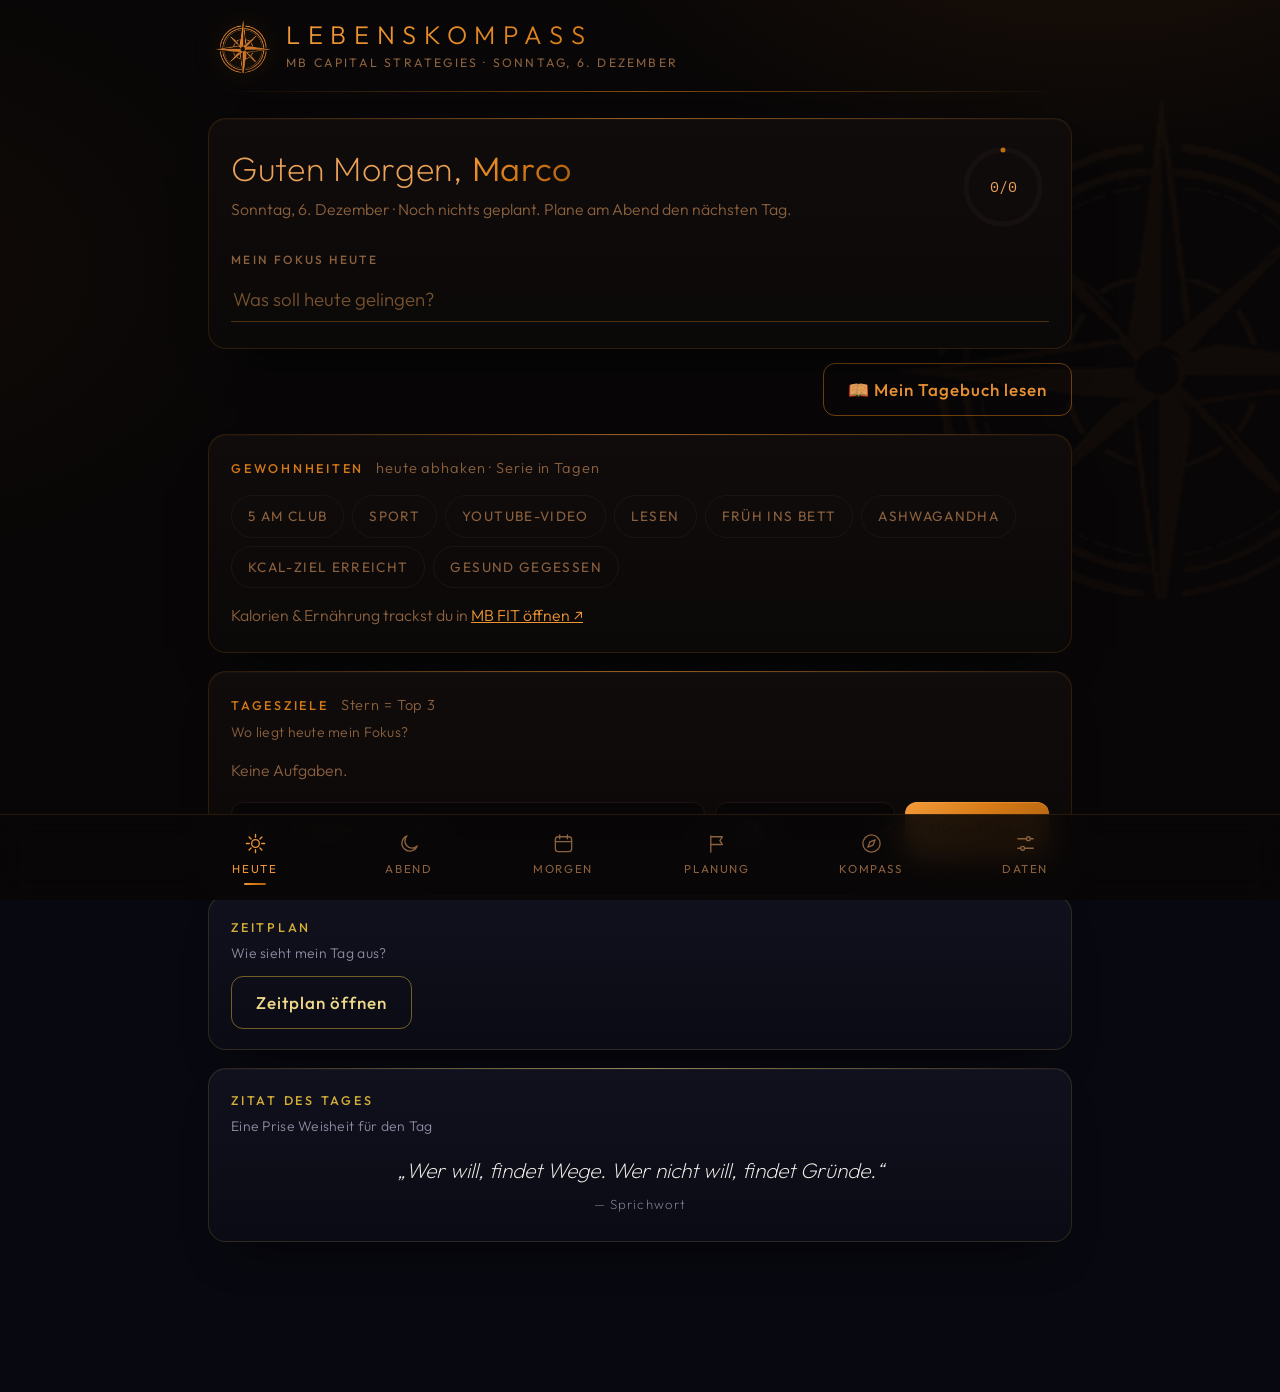
==== commit 26c70b44: "Lebenskompass v5: Aufbau wie Erfolgsjournal Tagesziele mit Leitfragen, Zeitplan, Zitat des Tages, Ta" ====
--- a/lebenskompass/index.html
+++ b/lebenskompass/index.html
@@ -153,6 +153,12 @@
 .bnav{display:flex;justify-content:space-between;align-items:center;gap:10px;margin:0 0 16px}
 .bnav button{background:none;border:1px solid var(--line2);color:var(--gold-hi);border-radius:12px;padding:10px 16px;font:inherit;font-size:.85rem;cursor:pointer}
 .bnav button[disabled]{opacity:.3;cursor:default}
+.quote{font-weight:200;font-size:1.25rem;line-height:1.5;font-style:italic;text-align:center;padding:6px 10px}
+.quote small{display:block;font-style:normal;font-size:.78rem;color:var(--muted);margin-top:8px;letter-spacing:.08em}
+.tplan{display:grid;grid-template-columns:54px 1fr;gap:6px 10px;align-items:center}
+.tplan span{font-family:'IBM Plex Mono',monospace;font-size:.8rem;color:var(--muted);text-align:right}
+.tplan input{padding:8px 12px!important;border-radius:9px!important}
+.prompt{display:block;font-size:.82rem;color:var(--muted);font-weight:300;margin:-10px 0 12px;letter-spacing:.02em}
 @media (max-width:560px){.abar{grid-template-columns:96px 1fr 48px}.slider{grid-template-columns:88px 1fr 34px}.chip{display:none}.hero h1{font-size:1.55rem}.wm{font-size:1.15rem;letter-spacing:.22em}}
 </style>
 </head>
@@ -241,7 +247,7 @@
   if(!state.days[dt])state.days[dt]={tasks:[],ratings:{},gut:'',schlecht:'',gelernt:'',erfolge:['','',''],dankbar:'',intention:'',reviewed:false};
   var d=state.days[dt];d.tasks=d.tasks||[];d.ratings=d.ratings||{};
   if(!Array.isArray(d.erfolge))d.erfolge=['','',''];
-  while(d.erfolge.length<3)d.erfolge.push('');
+  while(d.erfolge.length<5)d.erfolge.push('');
   return d;
 }
 function tasksOf(dt){var d=state.days[dt];return d&&d.tasks?d.tasks:[];}
@@ -360,8 +366,8 @@
   h+=habitCard();
   h+=challengeCard();
   var vc=visionCard(false);
-  h+='<div class="card"><h2>Aufgaben <small>Stern = Top 3</small></h2>'+(ts.length?'<ul class="tasks">'+ts.map(function(x){return taskRow(x,t);}).join('')+'</ul>':'<div class="hint">Keine Aufgaben.</div>')+addForm(t,'Neue Aufgabe für heute …')+'</div>';
-  h+=flashback()+vc;
+  h+='<div class="card"><h2>Tagesziele <small>Stern = Top 3</small></h2><span class="prompt">Wo liegt heute mein Fokus?</span>'+(ts.length?'<ul class="tasks">'+ts.map(function(x){return taskRow(x,t);}).join('')+'</ul>':'<div class="hint">Keine Aufgaben.</div>')+addForm(t,'Neue Aufgabe für heute …')+'</div>';
+  h+=timePlan(t)+quoteCard(t)+flashback()+vc;
   return h;
 }
 function tomb(dt,ids){var d=ensureDay(dt);d.del=(d.del||[]).concat(ids).slice(-200);}
@@ -373,13 +379,34 @@
   return '<div class="card"><h2>Gewohnheiten <small>heute abhaken · Serie in Tagen</small></h2><div class="pill">'+state.habits.map(function(x){var on=habitDone(t,x.id),st=habitStreak(x.id);
     return '<button type="button" data-a="habit" data-id="'+esc(x.id)+'" class="'+(on?'on':'')+'" aria-pressed="'+on+'" style="padding:10px 16px;font-size:.8rem">'+(on?'✓ ':'')+esc(x.name)+(st?' · '+st:'')+'</button>';}).join('')+'</div><div class="hint" style="margin-top:12px">Kalorien &amp; Ernährung trackst du in <a href="'+FIT_URL+'" target="_blank" rel="noopener" style="color:var(--gold-hi)">MB FIT öffnen ↗</a></div></div>';
 }
+var QUOTES=[['Das Geheimnis des Vorankommens ist, anzufangen.','Mark Twain'],['Nicht weil es schwer ist, wagen wir es nicht, sondern weil wir es nicht wagen, ist es schwer.','Seneca'],['Wir sind, was wir wiederholt tun.','nach Aristoteles'],['Es ist nicht wenig Zeit, die wir haben, sondern viel Zeit, die wir nicht nutzen.','Seneca'],['Auch eine Reise von tausend Meilen beginnt mit dem ersten Schritt.','Laozi'],['Es ist nicht genug zu wissen, man muss auch anwenden.','Goethe'],['Zinseszins ist das achte Weltwunder.','zugeschrieben Einstein'],['Eine Investition in Wissen bringt noch immer die besten Zinsen.','Benjamin Franklin'],['Die Qualität deiner Gedanken bestimmt die Qualität deines Lebens.','Marc Aurel'],['Wer will, findet Wege. Wer nicht will, findet Gründe.','Sprichwort'],['Disziplin ist die Brücke zwischen Zielen und Erfolg.','Jim Rohn'],['Es ist nicht entscheidend, wie langsam du gehst, solange du nicht stehen bleibst.','Konfuzius'],['Glück ist, was passiert, wenn Vorbereitung auf Gelegenheit trifft.','Seneca'],['Nicht die Dinge beunruhigen uns, sondern unsere Meinung über die Dinge.','Epiktet'],['Was du heute kannst besorgen, das verschiebe nicht auf morgen.','Sprichwort'],['Der beste Zeitpunkt, einen Baum zu pflanzen, war vor zwanzig Jahren. Der zweitbeste ist jetzt.','Sprichwort'],['Wer aufhört, besser zu werden, hat aufgehört, gut zu sein.','Philip Rosenthal'],['Geduld ist bitter, aber ihre Frucht ist süß.','Rousseau'],['Man muss das Unmögliche versuchen, um das Mögliche zu erreichen.','Hermann Hesse'],['Kleine Taten, die man ausführt, sind besser als große, die man plant.','George C. Marshall'],['Der Markt ist ein Mechanismus, der Geld von den Ungeduldigen zu den Geduldigen transferiert.','Warren Buffett'],['Wer immer tut, was er schon kann, bleibt immer das, was er schon ist.','Henry Ford'],['Erfolg ist die Summe kleiner Anstrengungen, die man Tag für Tag wiederholt.','Robert Collier'],['Fokus heißt Nein sagen.','Steve Jobs'],['Handle so, als wäre es unmöglich zu scheitern.','Dorothea Brande'],['Mut steht am Anfang des Handelns, Glück am Ende.','Demokrit'],['Die Zukunft hängt davon ab, was wir heute tun.','Mahatma Gandhi'],['Ordnung ist das halbe Leben.','Sprichwort'],['Das Leben wird vorwärts gelebt und rückwärts verstanden.','Kierkegaard'],['Wer kämpft, kann verlieren. Wer nicht kämpft, hat schon verloren.','Bertolt Brecht']];
+function quoteOf(dt){var n=Math.round((parse(dt)-parse('2026-01-01'))/864e5);return QUOTES[((n%QUOTES.length)+QUOTES.length)%QUOTES.length];}
+function quoteCard(dt){var q=quoteOf(dt);return '<div class="card"><h2>Zitat des Tages</h2><span class="prompt">Eine Prise Weisheit für den Tag</span><div class="quote">„'+esc(q[0])+'“<small>— '+esc(q[1])+'</small></div></div>';}
+var TIPS=[['2-Minuten-Regel','Was weniger als zwei Minuten dauert, sofort erledigen – nicht aufschreiben.'],['Aufgaben zerlegen','Große Aufgaben in Schritte von höchstens 30 Minuten teilen. Der erste Schritt muss lächerlich klein sein.'],['Handy außer Sicht','Schon ein sichtbares Smartphone kostet Konzentration. Beim Arbeiten in einen anderen Raum legen.'],['Eat the Frog','Die unangenehmste Top-Aufgabe zuerst – bevor Mails und Nachrichten kommen.'],['Zeitblöcke','Plane feste Blöcke für Deep Work (z. B. 90 Min.) und schütze sie wie Termine.'],['Wenn-Dann-Pläne','„Wenn ich um 5 Uhr aufstehe, dann ziehe ich direkt die Sportsachen an.“ Konkrete Auslöser machen Gewohnheiten leichter.'],['Gewohnheiten koppeln','Neue Gewohnheit an eine bestehende hängen: Nach dem Kaffee 10 Seiten lesen.'],['Nie zweimal auslassen','Ein verpasster Tag ist normal. Zwei verpasste Tage sind der Anfang einer neuen Gewohnheit.'],['Wochenreview','Sonntag 20 Minuten: Was lief, was nicht, was ist nächste Woche das Wichtigste?'],['Energie statt Zeit','Schwere Aufgaben in deine stärkste Tageszeit legen, Routine in die Tiefs.'],['Weniger Ziele','Drei Ziele, die du erreichst, schlagen zehn, die du anfängst.'],['Umgebung gestalten','Mach das Gute leicht und das Schlechte schwer: Sportsachen bereitlegen, Snacks wegräumen.']];
+function tipOf(ws){return TIPS[(isoWeek(ws)+parse(ws).getFullYear())%TIPS.length];}
+var HOURS=['05','06','07','08','09','10','11','12','13','14','15','16','17','18','19','20','21','22'];
+function timePlan(dt){
+  var d=state.days[dt]||{},pl=d.plan||{},has=Object.keys(pl).some(function(k){return pl[k];}),open=ui.tpOpen===dt||has;
+  if(!open)return '<div class="card"><h2>Zeitplan</h2><span class="prompt">Wie sieht mein Tag aus?</span><button class="btn ghost" data-a="tpopen" data-dt="'+dt+'">Zeitplan öffnen</button></div>';
+  return '<div class="card"><h2>Zeitplan</h2><span class="prompt">Wie sieht mein Tag aus?</span><div class="tplan">'+HOURS.map(function(hh){return '<span>'+hh+':00</span><input type="text" data-i="plan" data-dt="'+dt+'" data-k="'+hh+'" maxlength="80" value="'+esc(pl[hh]||'')+'" autocomplete="off">';}).join('')+'</div></div>';
+}
+function wheelRadar(cur,prev){
+  var areas=state.areas.slice(),n=areas.length,W=600,H=380,cx=W/2,cy=H/2,R=128,g='',lab='',i;
+  function pt(k,v){var a=-Math.PI/2+2*Math.PI*k/n;return {x:cx+Math.cos(a)*R*v/10,y:cy+Math.sin(a)*R*v/10,a:a};}
+  [2.5,5,7.5,10].forEach(function(v){g+='<polygon points="'+areas.map(function(_,k){var p=pt(k,v);return p.x.toFixed(1)+','+p.y.toFixed(1);}).join(' ')+'" fill="none" stroke="#1d1d33"/>';});
+  for(i=0;i<n;i++){var p=pt(i,10),q=pt(i,11.6);g+='<line x1="'+cx+'" y1="'+cy+'" x2="'+p.x.toFixed(1)+'" y2="'+p.y.toFixed(1)+'" stroke="#1d1d33"/>';
+    var an=Math.abs(Math.cos(q.a))<.2?'middle':(Math.cos(q.a)>0?'start':'end');lab+='<text x="'+q.x.toFixed(1)+'" y="'+(q.y+4).toFixed(1)+'" text-anchor="'+an+'">'+esc(areas[i])+(typeof cur[areas[i]]==='number'?' · '+cur[areas[i]]:'')+'</text>';}
+  function poly(vals,st){var ps=areas.map(function(a,k){var p=pt(k,typeof vals[a]==='number'?vals[a]:0);return p.x.toFixed(1)+','+p.y.toFixed(1);}).join(' ');return '<polygon points="'+ps+'" '+st+'/>';}
+  return '<div class="radar-wrap"><svg viewBox="0 0 '+W+' '+H+'" width="100%" role="img" aria-label="Lebensrad">'+g+(prev?poly(prev,'fill="none" stroke="#6b6b85" stroke-dasharray="4 4" stroke-width="1.3"'):'')+poly(cur,'fill="rgba(212,175,55,.18)" stroke="#D4AF37" stroke-width="2"')+lab+'</svg></div>'+
+    '<div class="legend"><span><i style="background:#D4AF37"></i>diese Woche</span>'+(prev?'<span><i style="background:#6b6b85"></i>Vorwoche</span>':'')+'</div>';
+}
 function planner(dt,ph){
   var ts=sorted(tasksOf(dt));
   return (ts.length?'<ul class="tasks">'+ts.map(function(x){return taskRow(x,dt,{noCheck:true,noMove:true});}).join('')+'</ul>':'<div class="hint">Noch nichts geplant.</div>')+addForm(dt,ph);
 }
 function viewMorgen(){
   var m=addDays(today(),1);
-  return '<div class="card"><h2>Morgen <small>'+esc(niceDate(m))+'</small></h2><div class="hint">Wähle bis zu 3 Top-Aufgaben mit dem Stern. Der Rest ist Beiwerk.</div>'+planner(m,'Was hast du morgen vor? …')+'</div>';
+  return '<div class="card"><h2>Tagesziele morgen <small>'+esc(niceDate(m))+'</small></h2><span class="prompt">Wo liegt morgen mein Fokus? Bis zu 3 Top-Aufgaben mit Stern.</span>'+planner(m,'Was hast du morgen vor? …')+'</div>'+timePlan(m);
 }
 function viewAbend(){
   var t=today(),d=ensureDay(t),ts=sorted(d.tasks);
@@ -396,15 +423,17 @@
       (open.length?'<div class="row" style="margin-top:16px"><button class="btn ghost small" data-a="moveall">Alle '+open.length+' offenen auf morgen schieben</button></div>':'')+
       '</div><div class="row"><button class="btn" data-a="step" data-n="2">Weiter zur Bewertung</button></div>';
   }else if(ui.step===2){
-    h+='<div class="card"><h2>Wie war der Tag? <small>1 = schlecht · 10 = stark</small></h2>'+
+    h+='<div class="card"><h2>Tagescheck <small>1 = schlecht · 10 = stark</small></h2><span class="prompt">Wie war mein Tag?</span>'+
       RATINGS.map(function(r){var v=d.ratings[r[0]];return '<div class="slider"><label for="r_'+r[0]+'">'+r[1]+'</label><input type="range" id="r_'+r[0]+'" min="1" max="10" step="1" value="'+(typeof v==='number'?v:5)+'" data-i="rating" data-k="'+r[0]+'"><output id="o_'+r[0]+'">'+(typeof v==='number'?v:'–')+'</output></div>';}).join('')+'</div>'+
-      '<div class="card"><h2>Meine Erfolge heute <small>auch kleine zählen</small></h2>'+
-      [0,1,2].map(function(i){return '<div style="margin-bottom:10px"><input type="text" id="e_'+i+'" data-i="erfolg" data-k="'+i+'" maxlength="160" placeholder="Erfolg '+(i+1)+'" value="'+esc(d.erfolge[i])+'" autocomplete="off"></div>';}).join('')+
-      '<label class="lb" for="t_dankbar">Dafür bin ich dankbar</label><textarea id="t_dankbar" data-i="text" data-k="dankbar">'+esc(d.dankbar||'')+'</textarea></div>'+
+      '<div class="card"><h2>Erfolge <small>auch kleine zählen</small></h2><span class="prompt">Was ist mir heute gut gelungen?</span>'+
+      [0,1,2,3,4].map(function(i){return '<div style="margin-bottom:10px"><input type="text" id="e_'+i+'" data-i="erfolg" data-k="'+i+'" maxlength="160" placeholder="Erfolg '+(i+1)+'" value="'+esc(d.erfolge[i])+'" autocomplete="off"></div>';}).join('')+
+      '</div>'+
+      '<div class="card"><h2>Dankbarkeit</h2><span class="prompt">Wofür bin ich dankbar?</span><textarea id="t_dankbar" data-i="text" data-k="dankbar" aria-label="Dankbarkeit">'+esc(d.dankbar||'')+'</textarea></div>'+
+      '<div class="card"><h2>Erkenntnisse</h2><span class="prompt">Was habe ich heute gelernt?</span><textarea id="t_gelernt" data-i="text" data-k="gelernt" aria-label="Erkenntnisse">'+esc(d.gelernt)+'</textarea></div>'+
       '<div class="card"><h2>Rückblick</h2>'+
       '<label class="lb" for="t_gut" style="margin-top:0">Was lief gut?</label><textarea id="t_gut" data-i="text" data-k="gut">'+esc(d.gut)+'</textarea>'+
-      '<label class="lb" for="t_schlecht">Was lief weniger gut?</label><textarea id="t_schlecht" data-i="text" data-k="schlecht">'+esc(d.schlecht)+'</textarea>'+
-      '<label class="lb" for="t_gelernt">Was nimmst du mit? <small>(ein Satz reicht)</small></label><textarea id="t_gelernt" data-i="text" data-k="gelernt">'+esc(d.gelernt)+'</textarea></div>'+
+      '<label class="lb" for="t_schlecht">Optimierung <small>– woran möchte ich arbeiten? Was lief weniger gut?</small></label><textarea id="t_schlecht" data-i="text" data-k="schlecht">'+esc(d.schlecht)+'</textarea></div>'+
+      '<div class="card"><h2>Ideen</h2><span class="prompt">Was möchte ich festhalten?</span><textarea id="t_ideen" data-i="text" data-k="ideen" aria-label="Ideen">'+esc(d.ideen||'')+'</textarea></div>'+
       '<div class="row"><button class="btn ghost" data-a="step" data-n="1">Zurück</button><button class="btn" data-a="step" data-n="3">Weiter zu morgen</button></div>';
   }else{
     var m=addDays(t,1);
@@ -525,7 +554,7 @@
     '<div class="card"><h2>Gewohnheiten</h2><div class="pill" style="margin-bottom:14px">'+state.habits.map(function(x){return '<button type="button" data-a="hdel" data-id="'+esc(x.id)+'" title="Entfernen">'+esc(x.name)+' ✕</button>';}).join('')+'</div><form class="add" data-f="habit"><input type="text" name="habit" placeholder="Neue Gewohnheit …" maxlength="40" autocomplete="off"><button class="btn" type="submit">Ergänzen</button></form></div>'+
     '<div class="card"><h2>Lebensbereiche</h2><div class="pill" style="margin-bottom:14px">'+state.areas.map(function(a){return '<button type="button" style="cursor:default">'+esc(a)+'</button>';}).join('')+'</div>'+
     '<form class="add" data-f="area"><input type="text" name="area" placeholder="Neuer Bereich …" maxlength="40" autocomplete="off"><button class="btn" type="submit">Ergänzen</button></form></div>'+
-    '<img class="logo-full" alt="MB Capital Strategies" src="'+LOGO_URI+'"><div class="hint" style="text-align:center;letter-spacing:.14em;font-size:.7rem;text-transform:uppercase">Lebenskompass · Version 4.1</div>';
+    '<img class="logo-full" alt="MB Capital Strategies" src="'+LOGO_URI+'"><div class="hint" style="text-align:center;letter-spacing:.14em;font-size:.7rem;text-transform:uppercase">Lebenskompass · Version 5</div>';
 }
 
 /* ====== Planung: Woche / Monat / Quartal / Jahr ====== */
@@ -629,8 +658,9 @@
     return '<div class="card"><h2>Mein Kompass</h2>'+(v.vision?'<div style="font-weight:300;font-size:1.08rem;line-height:1.5">'+esc(v.vision)+'</div>':'')+(v.werte?'<div class="pill" style="margin-top:12px">'+v.werte.split(',').map(function(w){w=w.trim();return w?'<button type="button" style="cursor:default">'+esc(w)+'</button>':'';}).join('')+'</div>':'')+'</div>';
   }
   return '<div class="card"><h2>Mein Kompass <small>Vision · Warum · Werte</small></h2>'+
-    '<label class="lb" for="v_vision" style="margin-top:0">Meine Vision <small>(Wo will ich hin? z. B. 2028)</small></label><textarea id="v_vision" data-i="vision" data-k="vision">'+esc(v.vision||'')+'</textarea>'+
+    '<label class="lb" for="v_vision" style="margin-top:0">Lebensvision <small>– was möchte ich eines Tages erreichen?</small></label><textarea id="v_vision" data-i="vision" data-k="vision">'+esc(v.vision||'')+'</textarea>'+
     '<label class="lb" for="v_warum">Mein Warum <small>(Wofür mache ich das?)</small></label><textarea id="v_warum" data-i="vision" data-k="warum">'+esc(v.warum||'')+'</textarea>'+
+    '<label class="lb" for="v_bereich">Lebensbereich im Fokus <small>– welcher Bereich ist mir gerade am wichtigsten?</small></label><input type="text" id="v_bereich" data-i="vision" data-k="bereich" maxlength="120" value="'+esc(v.bereich||'')+'" autocomplete="off">'+
     '<label class="lb" for="v_werte">Meine Werte <small>(mit Komma getrennt)</small></label><input type="text" id="v_werte" data-i="vision" data-k="werte" maxlength="200" value="'+esc(v.werte||'')+'" placeholder="z. B. Freiheit, Familie, Gesundheit" autocomplete="off"></div>';
 }
 function listCard(title,days,field){
@@ -686,18 +716,19 @@
   return h;
 }
 /* ====== Buch: jeder Tag eine Seite ====== */
-function bookDays(){return Object.keys(state.days).filter(function(k){var d=state.days[k];return d&&((d.tasks&&d.tasks.length)||d.intention||d.gut||d.schlecht||d.gelernt||d.dankbar||(d.erfolge&&d.erfolge.join('').trim())||(d.habits&&Object.keys(d.habits).length)||(d.ratings&&Object.keys(d.ratings).length));}).sort();}
+function bookDays(){return Object.keys(state.days).filter(function(k){var d=state.days[k];return d&&((d.tasks&&d.tasks.length)||d.intention||d.ideen||(d.plan&&Object.keys(d.plan).length)||d.gut||d.schlecht||d.gelernt||d.dankbar||(d.erfolge&&d.erfolge.join('').trim())||(d.habits&&Object.keys(d.habits).length)||(d.ratings&&Object.keys(d.ratings).length));}).sort();}
 function viewBuch(){
   var all=bookDays(),t=today();if(all.indexOf(t)<0)all.push(t);all.sort();
   var dt=ui.bday&&all.indexOf(ui.bday)>=0?ui.bday:t,i=all.indexOf(dt),d=state.days[dt]||{},h='';
   h+='<div class="bnav"><button data-a="bpage" data-v="'+(all[i-1]||'')+'"'+(i>0?'':' disabled')+'>‹ Vorherige Seite</button><input type="date" data-i="bdate" value="'+dt+'" aria-label="Tag wählen" style="max-width:180px;text-align:center"><button data-a="bpage" data-v="'+(all[i+1]||'')+'"'+(i<all.length-1?'':' disabled')+'>Nächste Seite ›</button></div>';
   h+='<div class="page" id="bookpage"><div class="hint" style="letter-spacing:.18em;text-transform:uppercase;font-size:.7rem">Mein Lebenskompass</div><h1>'+esc(niceDate(dt))+' '+parse(dt).getFullYear()+'</h1>';
   if(d.intention)h+='<h3>Mein Fokus</h3><div class="line">'+esc(d.intention)+'</div>';
-  var ts=d.tasks||[];if(ts.length)h+='<h3>Aufgaben · '+ts.filter(function(x){return x.done;}).length+'/'+ts.length+'</h3>'+ts.map(function(x){return '<div class="line">'+(x.done?'<span class="good">✓</span> ':'○ ')+(x.star?'★ ':'')+esc(x.text)+' <small class="muted">· '+esc(x.area||'')+'</small></div>';}).join('');
+  var pl=d.plan||{},pk=Object.keys(pl).filter(function(k){return pl[k];}).sort();if(pk.length)h+='<h3>Zeitplan</h3>'+pk.map(function(k){return '<div class="line"><span class="mono muted">'+k+':00</span>  '+esc(pl[k])+'</div>';}).join('');
+  var ts=d.tasks||[];if(ts.length)h+='<h3>Tagesziele · '+ts.filter(function(x){return x.done;}).length+'/'+ts.length+'</h3>'+ts.map(function(x){return '<div class="line">'+(x.done?'<span class="good">✓</span> ':'○ ')+(x.star?'★ ':'')+esc(x.text)+' <small class="muted">· '+esc(x.area||'')+'</small></div>';}).join('');
   var hb=state.habits.filter(function(x){return d.habits&&d.habits[x.id];});if(hb.length)h+='<h3>Gewohnheiten</h3><div class="pill">'+hb.map(function(x){return '<button type="button" class="on" style="cursor:default">✓ '+esc(x.name)+'</button>';}).join('')+'</div>';
   var rt=RATINGS.filter(function(r){return d.ratings&&typeof d.ratings[r[0]]==='number';});if(rt.length)h+='<h3>So war der Tag</h3>'+rt.map(function(r){var v=d.ratings[r[0]];return '<div class="abar"><span>'+r[1]+'</span><div class="tr"><i style="width:'+(v*10)+'%;background:'+colFor(v/10)+'"></i></div><span class="mono">'+v+'/10</span></div>';}).join('');
   var er=(d.erfolge||[]).filter(function(e){return e&&e.trim();});if(er.length)h+='<h3>Meine Erfolge</h3>'+er.map(function(e,k){return '<div class="line"><span class="mono" style="color:var(--gold-hi)">'+(k+1)+'.</span> '+esc(e)+'</div>';}).join('');
-  [['dankbar','Dankbar für'],['gut','Was gut lief'],['schlecht','Was weniger gut lief'],['gelernt','Was ich mitnehme']].forEach(function(f){if(d[f[0]])h+='<h3>'+f[1]+'</h3><div class="line">'+esc(d[f[0]])+'</div>';});
+  [['dankbar','Dankbarkeit'],['gelernt','Erkenntnisse'],['gut','Was gut lief'],['schlecht','Optimierung'],['ideen','Ideen']].forEach(function(f){if(d[f[0]])h+='<h3>'+f[1]+'</h3><div class="line">'+esc(d[f[0]])+'</div>';});
   if(dt===t&&!d.reviewed)h+='<div class="hint" style="margin-top:20px">Diese Seite schreibst du heute Abend fertig – im Tab „Abend“.</div>';
   else if(!d.intention&&!ts.length&&!er.length&&!d.gut)h+='<div class="hint" style="margin-top:20px">Für diesen Tag gibt es noch keine Einträge.</div>';
   h+='<div class="pg">Seite '+(i+1)+' / '+all.length+'</div></div>';
@@ -716,12 +747,22 @@
     '<div class="kpi"><b>'+rev+'/'+days.length+'</b><span>Abende ausgefüllt</span></div></div>';
   if(hz==='y')h+='<div class="row" style="margin-bottom:18px"><button class="btn" data-a="review" data-y="'+P.key+'">Jahresrückblick '+esc(P.key)+' öffnen</button></div>'+visionCard(true);
   if(hz==='m'){var cd=challengeDots(P.key);h+='<div class="card"><h2>Monats-Challenge <small>30 Tage eine Sache durchziehen'+(note.challenge?' · '+cd.done+'/'+cd.n:'')+'</small></h2><div class="focusline"><input type="text" data-i="note" data-k="challenge" maxlength="120" value="'+esc(note.challenge||'')+'" placeholder="z. B. jeden Tag 10.000 Schritte" autocomplete="off"></div>'+(note.challenge?cd.html:'')+'</div>';}
-  if(hz==='w')h+='<div class="card"><h2>Frage der Woche</h2><div style="font-weight:300;font-size:1.1rem;margin-bottom:12px">'+esc(weekQuestion(P.s))+'</div><textarea data-i="note" data-k="frage" aria-label="Antwort" placeholder="Deine Antwort …">'+esc(note.frage||'')+'</textarea></div>';
+  var wTop='',wBot='';
+  if(hz==='w'){
+    var tip=tipOf(P.s),rad=note.rad||{},pn=noteOf('w',prev.key),prad=pn.rad&&Object.keys(pn.rad).length?pn.rad:null;
+    wTop+='<div class="card"><h2>Impuls der Woche</h2><div style="font-weight:400;color:var(--gold-hi);margin-bottom:4px">'+esc(tip[0])+'</div><div class="hint">'+esc(tip[1])+'</div></div>';
+    wTop+='<div class="card"><h2>Wochen-Challenge</h2><span class="prompt">Eine Sache, die ich diese Woche bewusst anders mache</span><div class="focusline"><input type="text" data-i="note" data-k="chal" maxlength="120" value="'+esc(note.chal||'')+'" placeholder="z. B. kein Social Media vor 12 Uhr" autocomplete="off"></div></div>';
+    wBot+='<div class="card"><h2>Lebensrad</h2><span class="prompt">Wie balanciert war meine Woche? (1–10 je Bereich)</span>'+wheelRadar(rad,prad)+
+      state.areas.map(function(a,k){var v=rad[a];return '<div class="slider"><label for="lr_'+k+'">'+esc(a)+'</label><input type="range" id="lr_'+k+'" min="1" max="10" step="1" value="'+(typeof v==='number'?v:5)+'" data-i="rad" data-k="'+esc(a)+'"><output>'+(typeof v==='number'?v:'–')+'</output></div>';}).join('')+'</div>';
+    wBot+='<div class="card"><h2>Stolz</h2><span class="prompt">Worauf bin ich diese Woche besonders stolz?</span><textarea data-i="note" data-k="stolz" aria-label="Stolz">'+esc(note.stolz||'')+'</textarea></div>';
+  }
+  if(hz==='w')wBot+='<div class="card"><h2>Frage der Woche</h2><div style="font-weight:300;font-size:1.1rem;margin-bottom:12px">'+esc(weekQuestion(P.s))+'</div><textarea data-i="note" data-k="frage" aria-label="Antwort" placeholder="Deine Antwort …">'+esc(note.frage||'')+'</textarea></div>';
   h+='<div class="card"><h2>Mein Fokus '+HZN[hz]+'</h2><div class="focusline"><input type="text" data-i="note" data-k="fokus" maxlength="140" value="'+esc(note.fokus||'')+'" placeholder="Was zählt in diesem Zeitraum am meisten?" autocomplete="off"></div></div>';
   h+='<div class="card"><h2>Ziele '+HZN[hz]+'</h2>'+(gl.length?gl.map(function(g){return goalRow(g,P);}).join(''):'<div class="hint">Noch keine Ziele. Wähle wenige, klare Ziele – drei sind ideal.</div>')+
     '<form class="add" data-f="goal" data-hz="'+hz+'" data-key="'+esc(P.key)+'" style="margin-top:14px"><input type="text" name="text" placeholder="Neues Ziel …" maxlength="160" autocomplete="off"><select name="area" aria-label="Bereich">'+areaOptions('')+'</select>'+
     (PARENT[hz]?(function(){var pl=goalsOf(PARENT[hz],parentKey(hz,P));return pl.length?'<select name="parent" aria-label="Zahlt ein auf"><option value="">zahlt ein auf … ('+HZS[PARENT[hz]]+'sziel)</option>'+pl.map(function(g){return '<option value="'+esc(g.id)+'">'+esc(g.text)+'</option>';}).join('')+'</select>':'';})():'')+
     '<button class="btn" type="submit">Ergänzen</button></form></div>';
+  if(hz==='w')h+=wTop;
   h+='<div class="card"><h2>Verlauf <small>'+esc(P.label)+'</small></h2>'+periodChart(P)+'</div>';
   if(hz==='q'||hz==='y'||hz==='m'){h+='<div class="card"><h2>Tage im Überblick</h2><div class="pill" style="margin-bottom:14px"><button data-a="hm" data-v="score" class="'+(ui.hm==='score'?'on':'')+'">Gesamtgefühl</button><button data-a="hm" data-v="quote" class="'+(ui.hm==='quote'?'on':'')+'">Erledigt-Quote</button></div>'+periodHeat(P)+
     '<div class="legend"><span><i style="background:'+colFor(0)+'"></i>schwach</span><span><i style="background:'+colFor(.5)+'"></i>mittel</span><span><i style="background:'+colFor(1)+'"></i>stark</span><span><i style="background:#17172b"></i>keine Daten</span></div></div>';}
@@ -729,6 +770,7 @@
   if(state.habits.length){h+='<div class="card"><h2>Gewohnheiten <small>Tage erfüllt</small></h2>'+(days.length?state.habits.map(function(x){var n=days.filter(function(dt){return habitDone(dt,x.id);}).length,q=n/days.length;return '<div class="abar"><span>'+esc(x.name)+'</span><div class="tr"><i style="width:'+Math.round(q*100)+'%"></i></div><span class="mono">'+n+'/'+days.length+'</span></div>';}).join(''):'<div class="hint">Noch keine Tage in diesem Zeitraum.</div>')+'</div>';}
   var er=[];days.slice().reverse().forEach(function(dt){var d=state.days[dt];if(d&&d.erfolge)d.erfolge.forEach(function(e){if(e&&e.trim())er.push({dt:dt,e:e});});});
   h+='<div class="card"><h2>Erfolge <small>'+er.length+' in diesem Zeitraum</small></h2>'+(er.length?er.slice(0,hz==='w'?10:12).map(function(x){return '<div class="entry"><small>'+esc(shortDate(x.dt))+'</small>'+esc(x.e)+'</div>';}).join(''):'<div class="hint">Noch keine Erfolge notiert – sie erscheinen aus deinem Abend-Ritual.</div>')+'</div>';
+  if(hz==='w')h+=wBot;
   h+=listCard('Dankbar für',days,'dankbar');
   h+=listCard('Mitgenommen',days,'gelernt');
   h+='<div class="card"><h2>Rückblick '+HZN[hz]+'</h2><label class="lb" for="n_gut" style="margin-top:0">Was lief gut?</label><textarea id="n_gut" data-i="note" data-k="gut">'+esc(note.gut||'')+'</textarea>'+
@@ -917,6 +959,7 @@
   night:function(d){try{localStorage.setItem(NIGHT_KEY,d.v);}catch(e){}applyNight();render();},
   book:function(){ui.bday=today();ui.tab='buch';render();window.scrollTo(0,0);},
   bpage:function(d){if(d.v){ui.bday=d.v;render();}},
+  tpopen:function(d){ui.tpOpen=d.dt;render();},
   chal:function(){var d=ensureDay(today());if(d.chal)delete d.chal;else d.chal=1;save();render();},
   hsel:function(d){ui.hsel=d.id;render();},
   review:function(d){ui.ry=+d.y;ui.tab='review';render();window.scrollTo(0,0);},
@@ -981,6 +1024,8 @@
   if(el.dataset.i==='bdate'){if(/^\d{4}-\d{2}-\d{2}$/.test(el.value)){ui.bday=el.value;if(!state.days[el.value]){}render();}return;}
   if(el.dataset.i==='name'){state.name=el.value.slice(0,30);save();return;}
   if(el.dataset.i==='gpct'){var gg=goalsOf(el.dataset.hz,el.dataset.key).filter(function(g){return g.id===el.dataset.id;})[0];if(gg){gg.pct=+el.value;var bb=document.getElementById('gb_'+gg.id),oo=document.getElementById('go_'+gg.id);if(bb){bb.style.width=gg.pct+'%';bb.style.background=colFor(gg.pct/100);}if(oo)oo.textContent=gg.pct+'%';save();}return;}
+  if(el.dataset.i==='plan'){var pd=ensureDay(el.dataset.dt);if(!pd.plan)pd.plan={};if(el.value)pd.plan[k]=el.value.slice(0,80);else delete pd.plan[k];save();return;}
+  if(el.dataset.i==='rad'){var rk='w:'+period('w',ui.off).key;if(!state.notes[rk])state.notes[rk]={};if(!state.notes[rk].rad)state.notes[rk].rad={};state.notes[rk].rad[k]=+el.value;var ou=el.nextElementSibling;if(ou)ou.textContent=el.value;save();return;}
   if(el.dataset.i==='vision'){state.vision[k]=el.value.slice(0,1000);save();return;}
   if(el.dataset.i==='note'){var nk=ui.hz+':'+period(ui.hz,ui.off).key;if(!state.notes[nk])state.notes[nk]={};state.notes[nk][k]=el.value.slice(0,2000);save();return;}
   var d=ensureDay(today());
@@ -990,6 +1035,7 @@
   save();
 });
 /* Ein Regler zählt erst als bewertet, wenn er berührt wurde. */
+document.addEventListener('change',function(e){var el=e.target;if(el.dataset&&el.dataset.i==='rad'){var y=window.scrollY;render();window.scrollTo(0,y);}});
 document.addEventListener('pointerdown',function(e){
   var el=e.target;if(el.dataset&&el.dataset.i==='rating'){var d=ensureDay(today());if(typeof d.ratings[el.dataset.k]!=='number'){d.ratings[el.dataset.k]=+el.value;var o=document.getElementById('o_'+el.dataset.k);if(o)o.textContent=el.value;save();}}
 });
